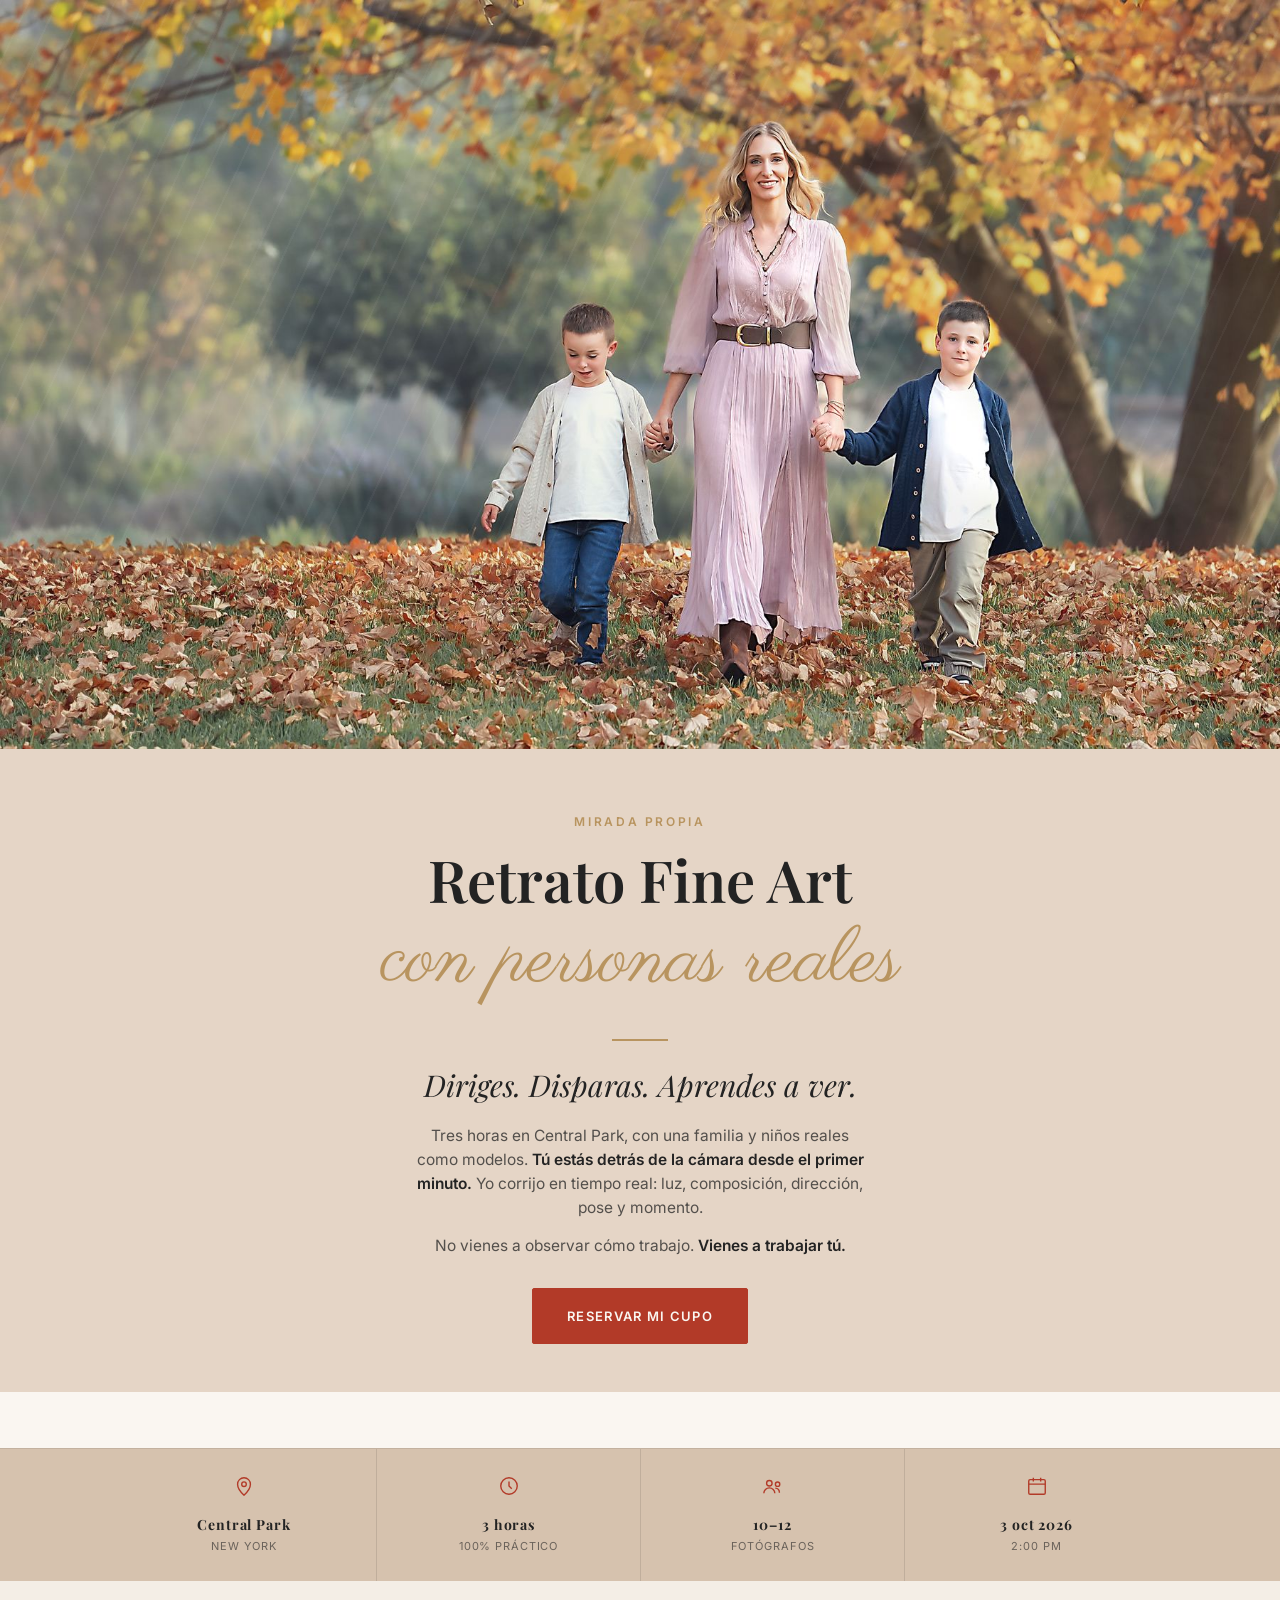
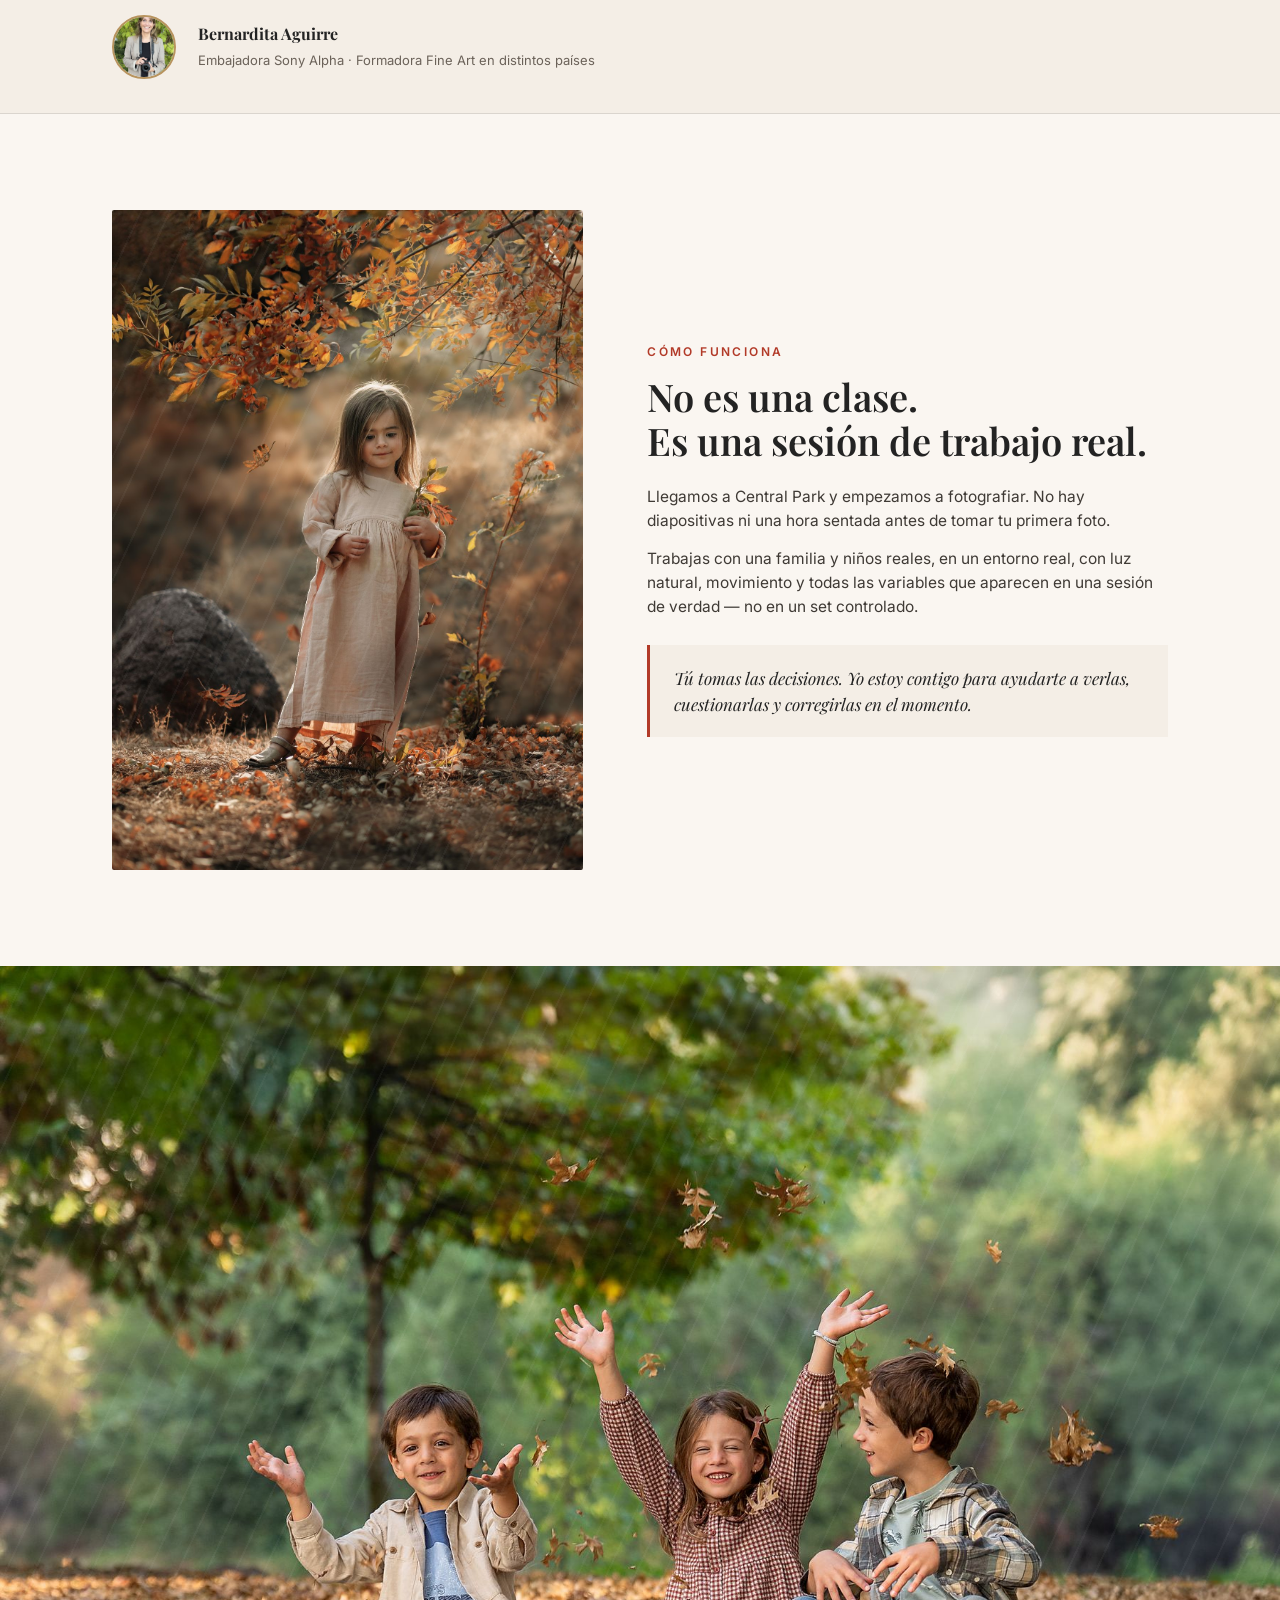
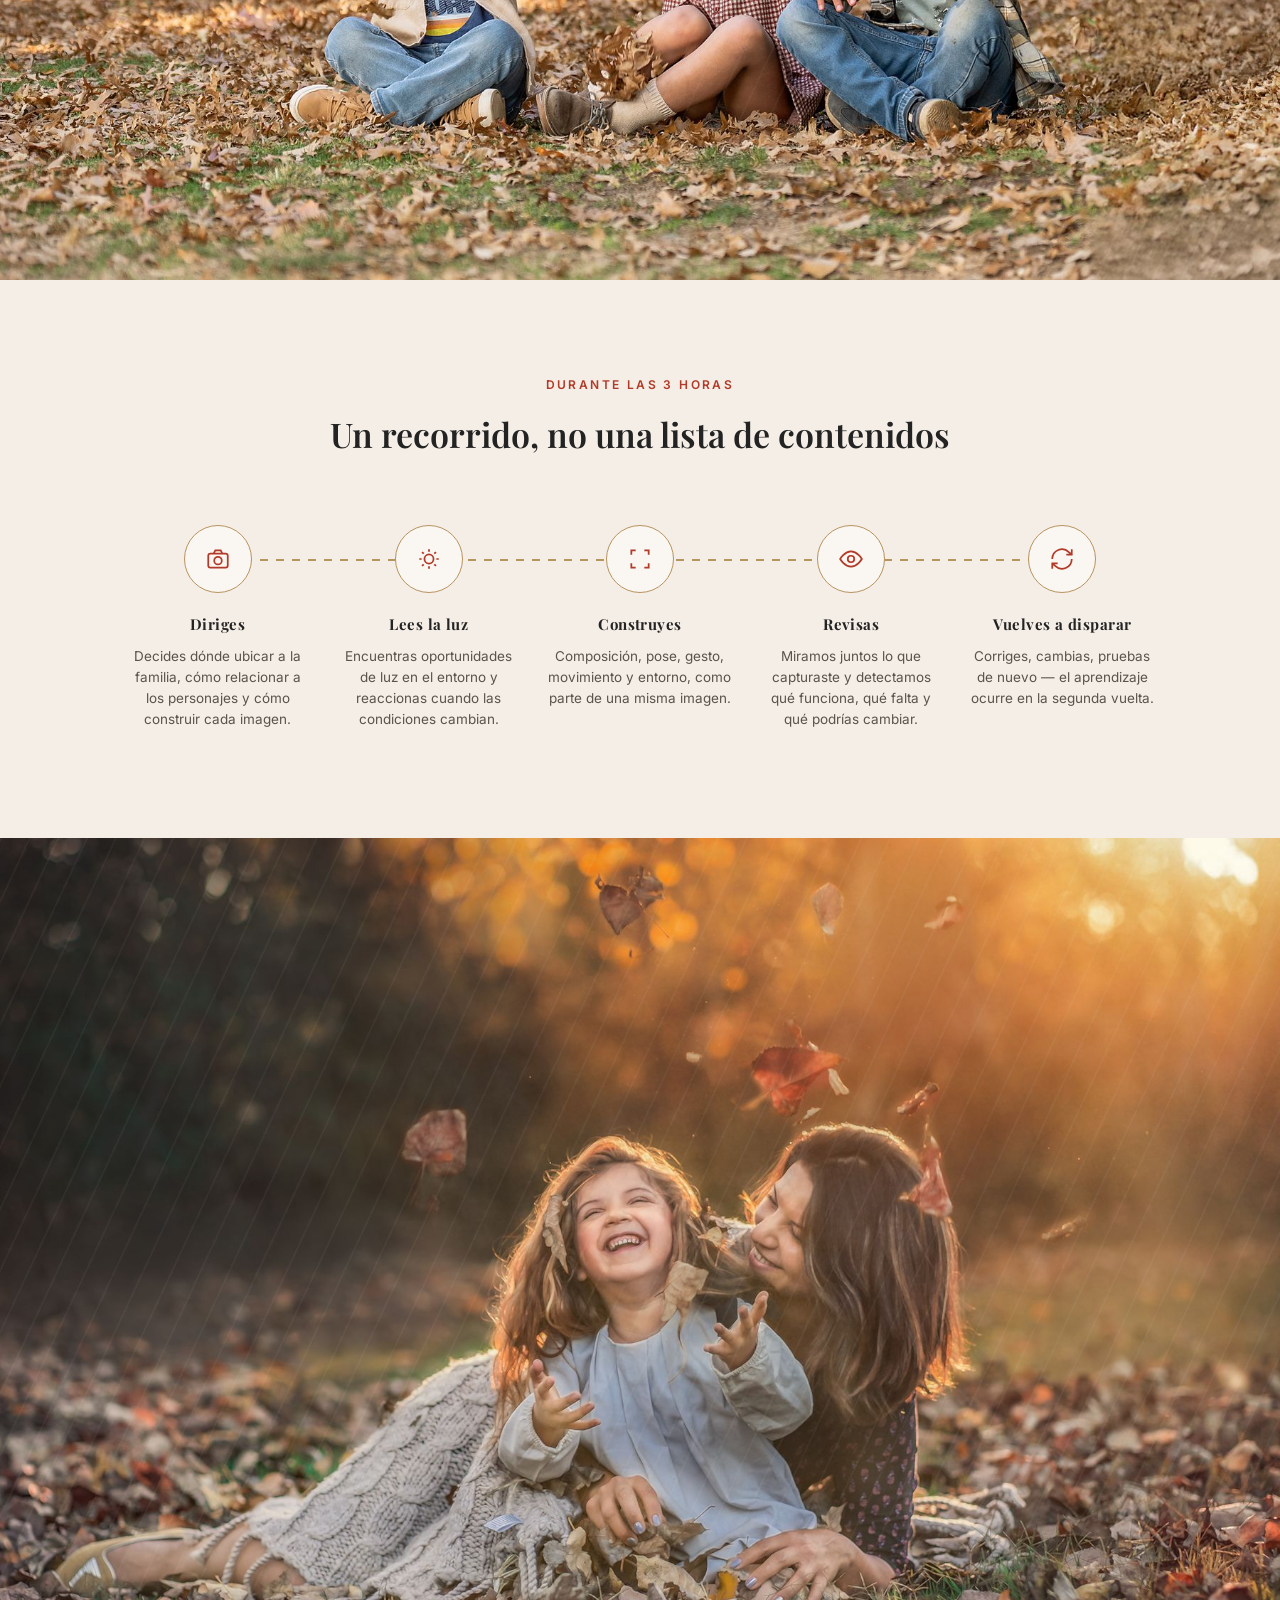
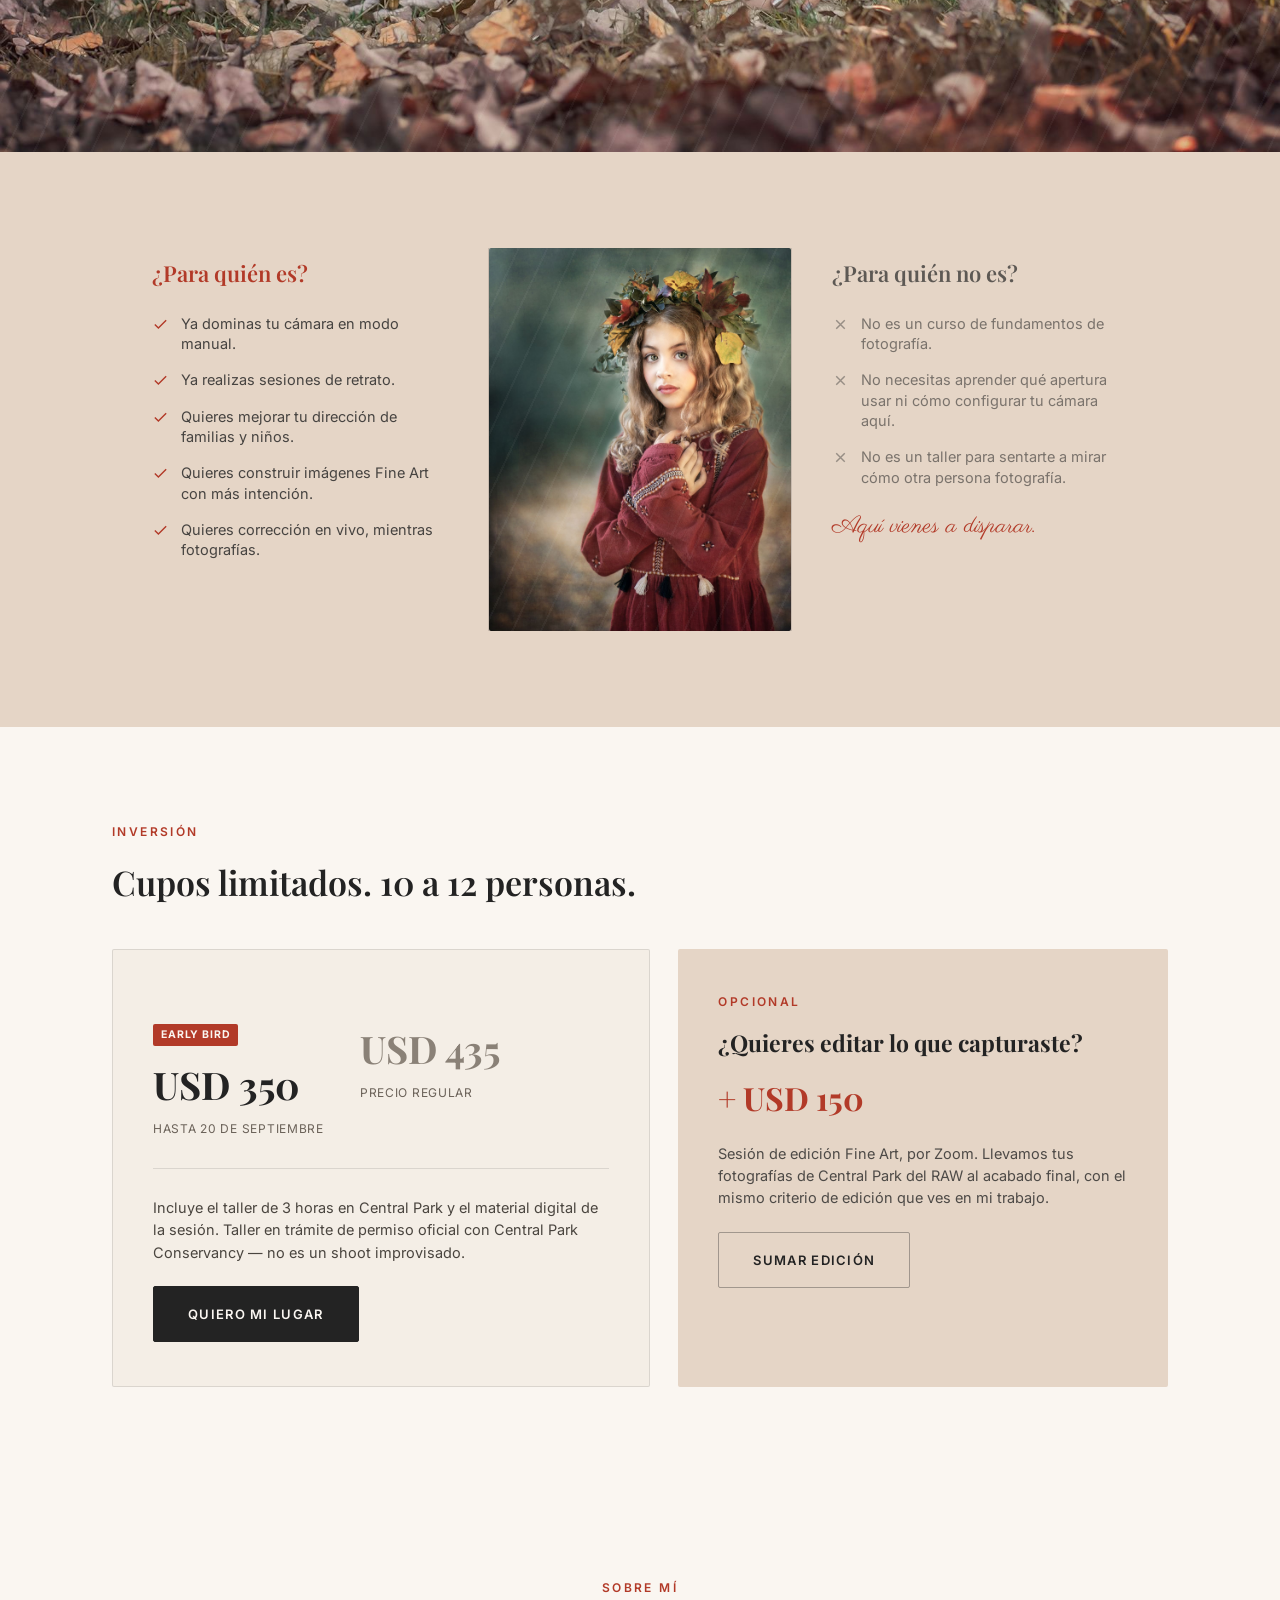
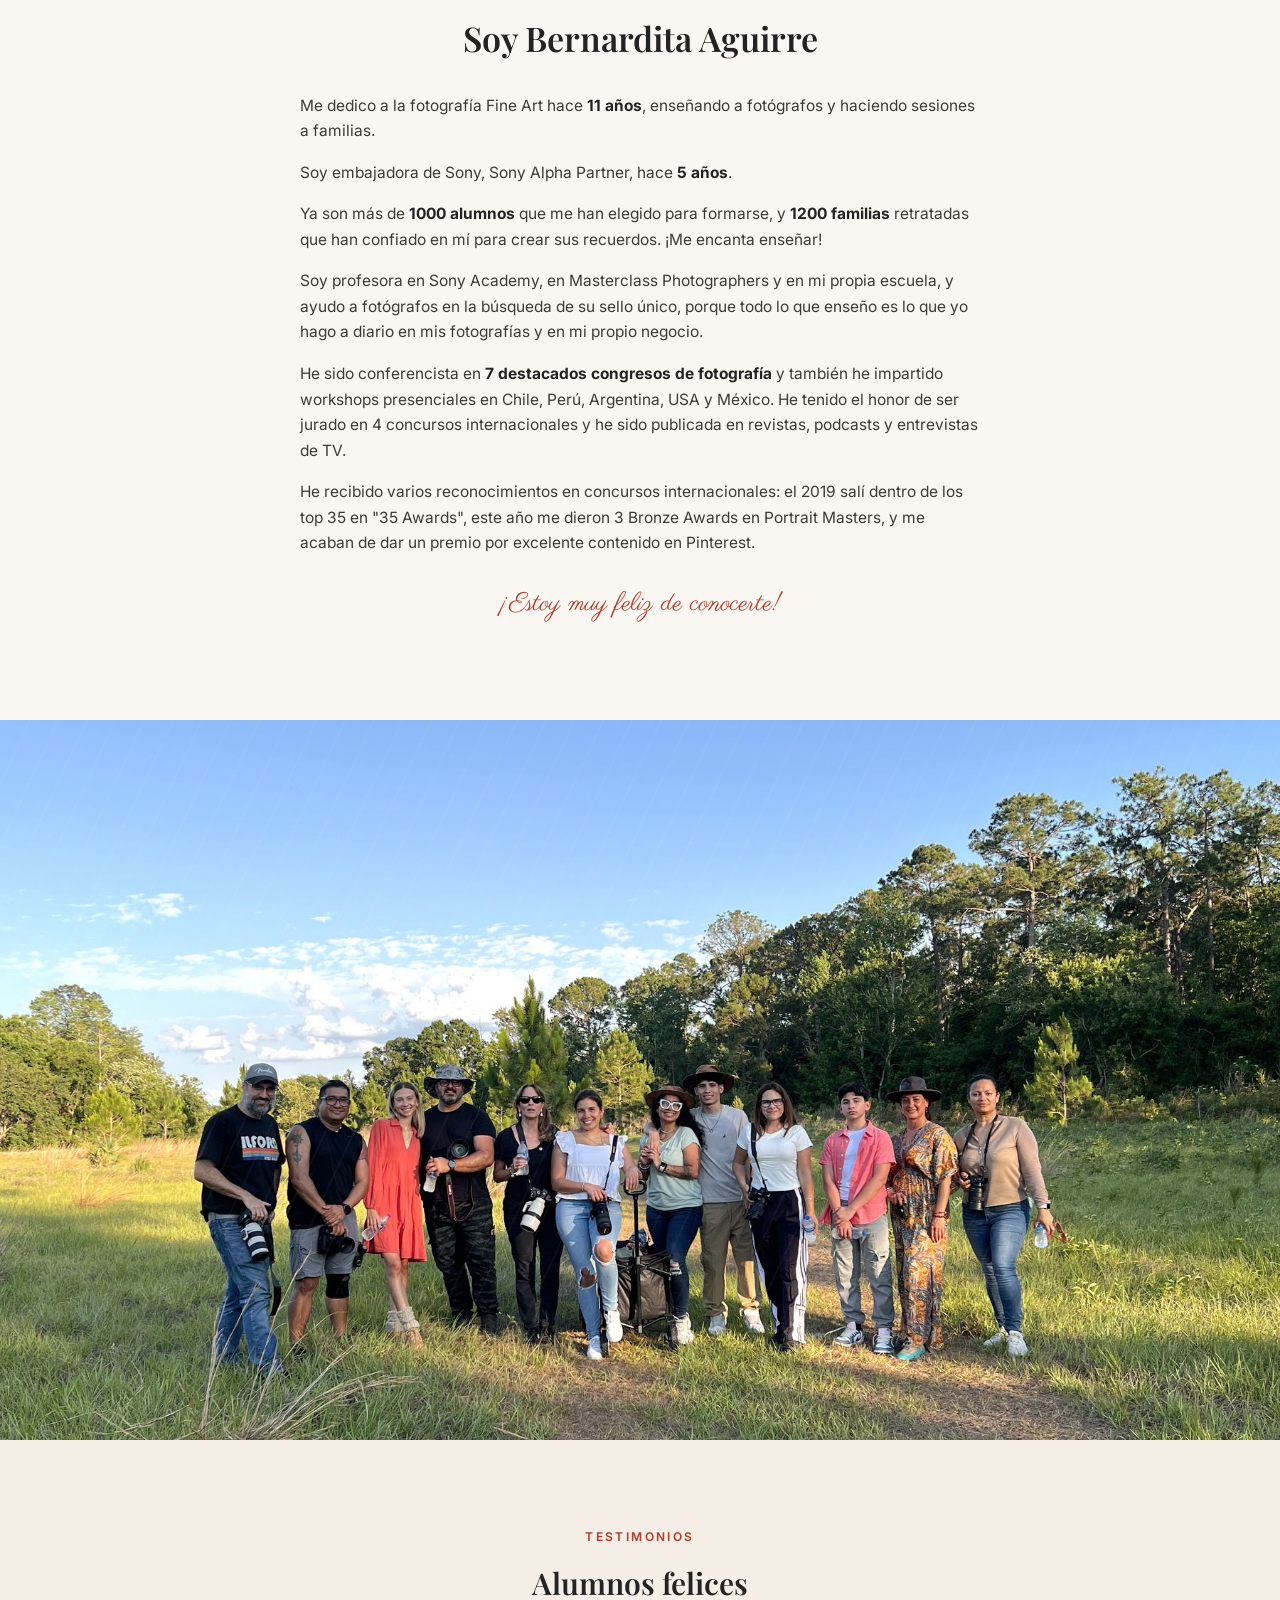
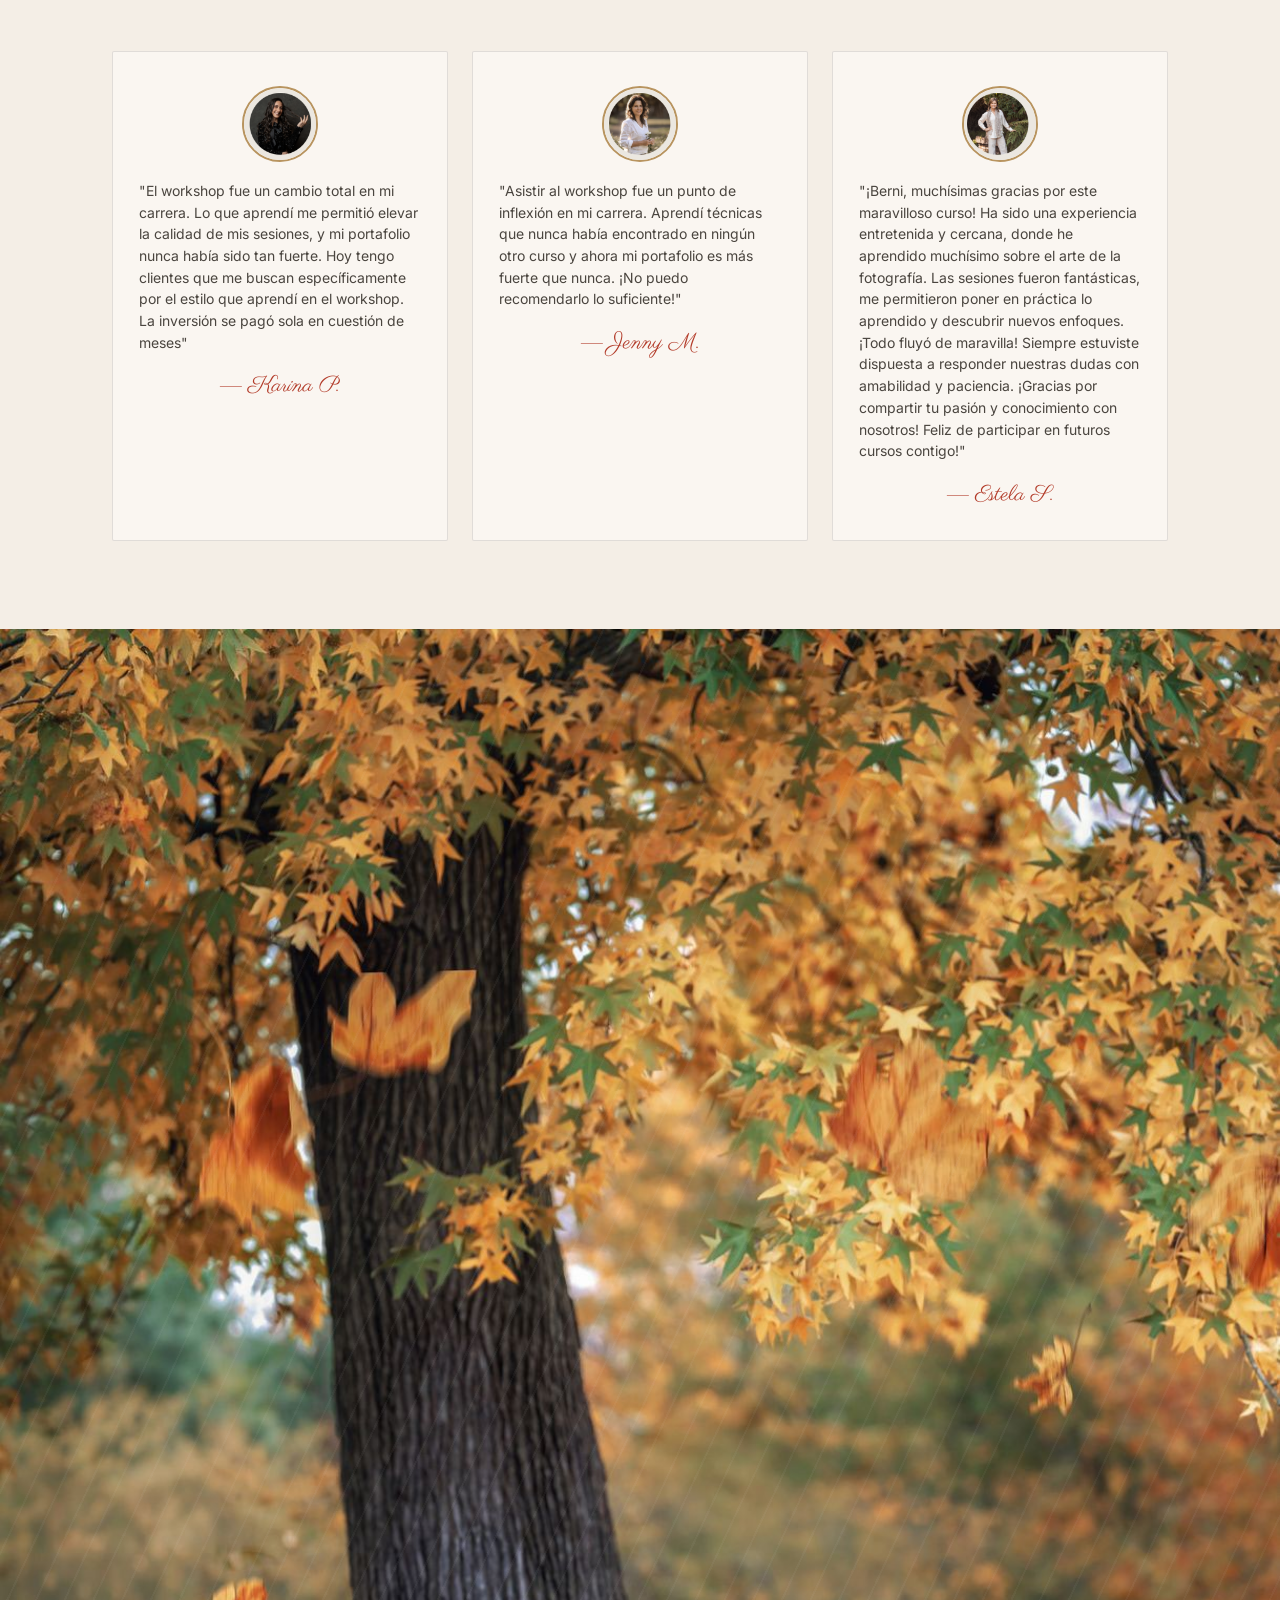
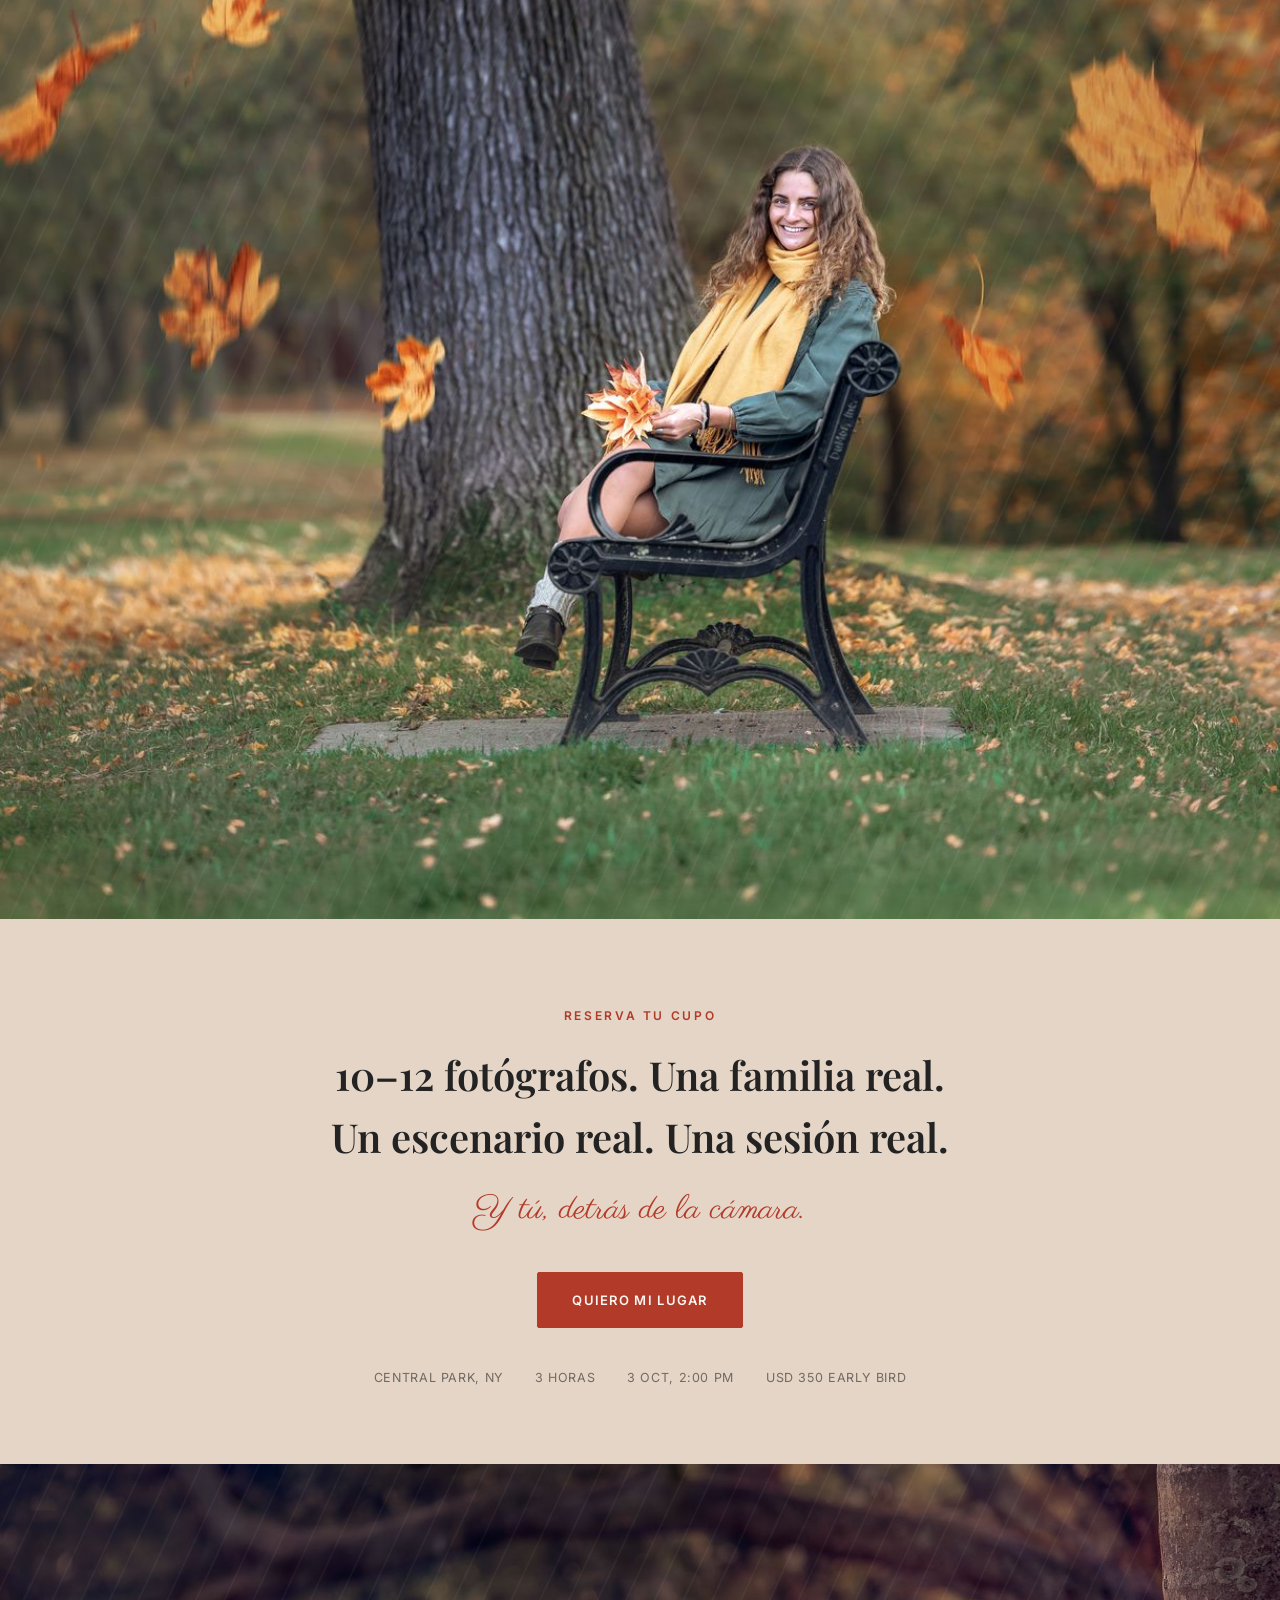
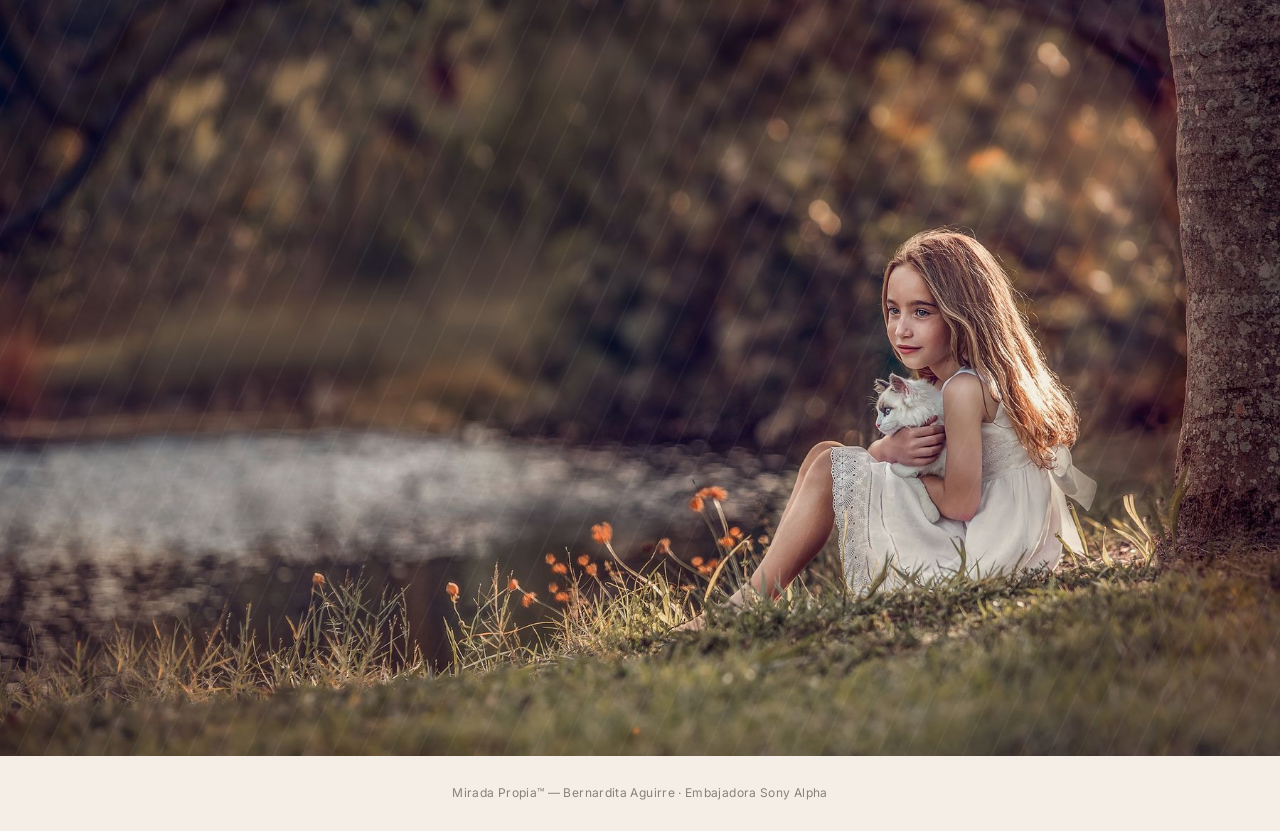
==== index.html @ e8d2007e "Landing Mirada Propia: página de reserva/pago, metadatos y fixes de copy Co-Authored-By: Claude Sonn" ====
<!DOCTYPE html>
<html lang="es">
<head>
<meta charset="UTF-8">
<meta name="viewport" content="width=device-width, initial-scale=1.0">
<title>Mirada Propia — Retrato Fine Art en Central Park</title>
<link rel="preconnect" href="https://fonts.googleapis.com">
<link href="https://fonts.googleapis.com/css2?family=Playfair+Display:ital,wght@0,500;0,600;0,700;1,500&family=Parisienne&family=Inter:wght@400;500;600&display=swap" rel="stylesheet">
<meta name="description" content="Taller presencial de 3 horas en Central Park, Nueva York, para fotógrafos que ya dominan su cámara y quieren llevar su retrato a Fine Art. Cupos limitados — 3 de octubre 2026.">
<meta property="og:type" content="website">
<meta property="og:title" content="Mirada Propia — Retrato Fine Art en Central Park">
<meta property="og:description" content="Tres horas dirigiendo una sesión real en Central Park. Tú disparas, yo corrijo en vivo. Cupos limitados — 3 de octubre 2026.">
<meta property="og:image" content="images/_DSC0875-Editar-Editar_copia.jpg">
<meta property="og:locale" content="es_ES">
<meta name="twitter:card" content="summary_large_image">
<link rel="icon" type="image/svg+xml" href="favicon.svg">
<link rel="stylesheet" href="styles.css">
</head>
<body>

<!-- ============ HERO ============ -->
<div class="band hero-band">
  <div class="ph">
    <img src="images/_DSC0875-Editar-Editar_copia.jpg" alt="Familia caminando entre hojas de otoño">
  </div>
</div>

<section class="hero">
  <div class="wrap">
    <div class="hero-text">
      <div class="eyebrow">Mirada Propia</div>
        <h1>Retrato Fine Art<em>con personas reales</em></h1>
        <div class="hero-rule"></div>
        <p class="hero-sub">Diriges. Disparas. Aprendes a ver.</p>
        <p class="lead">Tres horas en Central Park, con una familia y niños reales como modelos. <strong>Tú estás detrás de la cámara desde el primer minuto.</strong> Yo corrijo en tiempo real: luz, composición, dirección, pose y momento.</p>
        <p class="lead">No vienes a observar cómo trabajo. <strong>Vienes a trabajar tú.</strong></p>
        <div class="ctas">
          <a href="reserva.html" class="btn">Reservar mi cupo</a>
        </div>
    </div>
  </div>
</section>

<div class="stats">
    <div class="wrap">
      <div class="stats-grid">
        <div class="stat">
          <svg viewBox="0 0 24 24" fill="none" stroke-width="1.5"><path d="M12 22s7-6.5 7-12a7 7 0 1 0-14 0c0 5.5 7 12 7 12z"/><circle cx="12" cy="10" r="2.5"/></svg>
          <b>Central Park</b><span>New York</span>
        </div>
        <div class="stat">
          <svg viewBox="0 0 24 24" fill="none" stroke-width="1.5"><circle cx="12" cy="12" r="9"/><path d="M12 7v5l3 3"/></svg>
          <b>3 horas</b><span>100% práctico</span>
        </div>
        <div class="stat">
          <svg viewBox="0 0 24 24" fill="none" stroke-width="1.5"><circle cx="8" cy="9" r="3"/><circle cx="17" cy="10" r="2.4"/><path d="M2 20c0-3.3 2.7-6 6-6s6 2.7 6 6M14.5 14.3c2.6.2 4.5 2.3 4.5 5"/></svg>
          <b>10–12</b><span>Fotógrafos</span>
        </div>
        <div class="stat">
          <svg viewBox="0 0 24 24" fill="none" stroke-width="1.5"><rect x="3" y="5" width="18" height="16" rx="1.5"/><path d="M3 10h18M8 3v4M16 3v4"/></svg>
          <b>3 oct 2026</b><span>2:00 PM</span>
        </div>
      </div>
    </div>
  </div>

<div class="bio-strip">
  <div class="wrap">
    <div class="bio-photo">
      <img src="images/IMG_2232.jpg" alt="Bernardita Aguirre">
    </div>
    <div class="bio-text">
      <b>Bernardita Aguirre</b>
      <span>Embajadora Sony Alpha · Formadora Fine Art en distintos países</span>
    </div>
  </div>
</div>



<!-- ============ NO ES UNA CLASE ============ -->
<section class="section">
  <div class="wrap">
    <div class="split">
      <div class="ph">
        <img src="images/_BAF6782.jpg" alt="Retrato Fine Art de niña bajo ramas de otoño">
      </div>
      <div>
        <div class="kicker">Cómo funciona</div>
        <h2>No es una clase.<br>Es una sesión de trabajo real.</h2>
        <p>Llegamos a Central Park y empezamos a fotografiar. No hay diapositivas ni una hora sentada antes de tomar tu primera foto.</p>
        <p>Trabajas con una familia y niños reales, en un entorno real, con luz natural, movimiento y todas las variables que aparecen en una sesión de verdad — no en un set controlado.</p>
        <div class="callout">Tú tomas las decisiones. Yo estoy contigo para ayudarte a verlas, cuestionarlas y corregirlas en el momento.</div>
      </div>
    </div>
  </div>
</section>

<div class="band">
  <div class="ph">
    <img src="images/_DSC4271-Editar.jpg" alt="Tres niños jugando con hojas de otoño">
  </div>
</div>

<!-- ============ STEPS (signature element: the park path) ============ -->
<section class="steps-wrap">
  <div class="wrap">
    <div class="steps-head">
      <div class="kicker">Durante las 3 horas</div>
      <h2>Un recorrido, no una lista de contenidos</h2>
    </div>
    <div class="steps">
      <div class="steps-path"></div>
      <div class="step">
        <div class="step-num"><svg viewBox="0 0 24 24" fill="none" stroke-width="1.6"><rect x="3" y="7" width="18" height="13" rx="2"/><path d="M8 7l1.5-3h5L16 7"/><circle cx="12" cy="13.5" r="3.5"/></svg></div>
        <h3>Diriges</h3>
        <p>Decides dónde ubicar a la familia, cómo relacionar a los personajes y cómo construir cada imagen.</p>
      </div>
      <div class="step">
        <div class="step-num"><svg viewBox="0 0 24 24" fill="none" stroke-width="1.6"><circle cx="12" cy="12" r="4.2"/><path d="M12 3v2.2M12 18.8V21M21 12h-2.2M5.2 12H3M18.4 5.6l-1.5 1.5M7.1 16.9l-1.5 1.5M18.4 18.4l-1.5-1.5M7.1 7.1L5.6 5.6"/></svg></div>
        <h3>Lees la luz</h3>
        <p>Encuentras oportunidades de luz en el entorno y reaccionas cuando las condiciones cambian.</p>
      </div>
      <div class="step">
        <div class="step-num"><svg viewBox="0 0 24 24" fill="none" stroke-width="1.6"><path d="M4 8V4h4M20 8V4h-4M4 16v4h4M20 16v4h-4"/></svg></div>
        <h3>Construyes</h3>
        <p>Composición, pose, gesto, movimiento y entorno, como parte de una misma imagen.</p>
      </div>
      <div class="step">
        <div class="step-num"><svg viewBox="0 0 24 24" fill="none" stroke-width="1.6"><path d="M2 12s4-7 10-7 10 7 10 7-4 7-10 7-10-7-10-7z"/><circle cx="12" cy="12" r="3"/></svg></div>
        <h3>Revisas</h3>
        <p>Miramos juntos lo que capturaste y detectamos qué funciona, qué falta y qué podrías cambiar.</p>
      </div>
      <div class="step">
        <div class="step-num"><svg viewBox="0 0 24 24" fill="none" stroke-width="1.6"><path d="M3 12a9 9 0 0 1 15.3-6.4L21 8M21 3v5h-5M21 12a9 9 0 0 1-15.3 6.4L3 16M3 21v-5h5"/></svg></div>
        <h3>Vuelves a disparar</h3>
        <p>Corriges, cambias, pruebas de nuevo — el aprendizaje ocurre en la segunda vuelta.</p>
      </div>
    </div>
  </div>
</section>

<div class="band">
  <div class="ph">
    <img src="images/BAF01425-Editar.jpg" alt="Madre e hija riendo entre hojas de otoño">
  </div>
</div>

<!-- ============ PARA QUIÉN ============ -->
<section class="forwho">
  <div class="wrap">
    <div class="forwho-grid">
      <div class="fw-col yes">
        <h3>¿Para quién es?</h3>
        <ul class="fw-list yes">
          <li><svg viewBox="0 0 24 24" fill="none" stroke-width="2"><path d="M20 6L9 17l-5-5"/></svg>Ya dominas tu cámara en modo manual.</li>
          <li><svg viewBox="0 0 24 24" fill="none" stroke-width="2"><path d="M20 6L9 17l-5-5"/></svg>Ya realizas sesiones de retrato.</li>
          <li><svg viewBox="0 0 24 24" fill="none" stroke-width="2"><path d="M20 6L9 17l-5-5"/></svg>Quieres mejorar tu dirección de familias y niños.</li>
          <li><svg viewBox="0 0 24 24" fill="none" stroke-width="2"><path d="M20 6L9 17l-5-5"/></svg>Quieres construir imágenes Fine Art con más intención.</li>
          <li><svg viewBox="0 0 24 24" fill="none" stroke-width="2"><path d="M20 6L9 17l-5-5"/></svg>Quieres corrección en vivo, mientras fotografías.</li>
        </ul>
      </div>
      <div class="fw-photo">
        <div class="ph" style="height:100%;">
          <img src="images/BAF04991-Editar.jpg" alt="Retrato Fine Art con corona de flores de otoño">
        </div>
      </div>
      <div class="fw-col no">
        <h3 style="color:rgba(35,35,35,.7);">¿Para quién no es?</h3>
        <ul class="fw-list no">
          <li><svg viewBox="0 0 24 24" fill="none" stroke-width="2"><path d="M18 6L6 18M6 6l12 12"/></svg>No es un curso de fundamentos de fotografía.</li>
          <li><svg viewBox="0 0 24 24" fill="none" stroke-width="2"><path d="M18 6L6 18M6 6l12 12"/></svg>No necesitas aprender qué apertura usar ni cómo configurar tu cámara aquí.</li>
          <li><svg viewBox="0 0 24 24" fill="none" stroke-width="2"><path d="M18 6L6 18M6 6l12 12"/></svg>No es un taller para sentarte a mirar cómo otra persona fotografía.</li>
        </ul>
        <div class="fw-final">Aquí vienes a disparar.</div>
      </div>
    </div>
  </div>
</section>

<section class="pricing">
  <div class="wrap">
    <div class="kicker">Inversión</div>
    <h2 style="font-family:var(--serif); font-weight:600; font-size:clamp(26px,3vw,34px); margin-bottom:40px;">Cupos limitados. 10 a 12 personas.</h2>
    <div class="price-grid">
      <div class="price-card">
        <div class="price-row">
          <div class="price-block">
            <b class="tag">Early bird</b>
            <span class="num">USD 350</span>
            <span class="label">Hasta 20 de septiembre</span>
          </div>
          <div class="price-block">
            <span class="num" style="color:#8a8177;">USD 435</span>
            <span class="label">Precio regular</span>
          </div>
        </div>
        <p class="price-note">Incluye el taller de 3 horas en Central Park y el material digital de la sesión. Taller en trámite de permiso oficial con Central Park Conservancy — no es un shoot improvisado.</p>
        <a href="reserva.html" class="btn" style="background:var(--ink); border-color:var(--ink);">Quiero mi lugar</a>
      </div>
      <div class="price-card dark">
        <div class="kicker">Opcional</div>
        <h3>¿Quieres editar lo que capturaste?</h3>
        <span class="upsell-price">+ USD 150</span>
        <p>Sesión de edición Fine Art, por Zoom. Llevamos tus fotografías de Central Park del RAW al acabado final, con el mismo criterio de edición que ves en mi trabajo.</p>
        <a href="reserva.html?addon=1" class="btn ghost">Sumar edición</a>
      </div>
    </div>
  </div>
</section>

<!-- ============ BIO ============ -->
<section class="bio-section">
  <div class="wrap">
    <div class="bio-section-inner">
      <div class="kicker">Sobre mí</div>
      <h2>Soy Bernardita Aguirre</h2>
      <p>Me dedico a la fotografía Fine Art hace <strong>11 años</strong>, enseñando a fotógrafos y haciendo sesiones a familias.</p>
      <p>Soy embajadora de Sony, Sony Alpha Partner, hace <strong>5 años</strong>.</p>
      <p>Ya son más de <strong>1000 alumnos</strong> que me han elegido para formarse, y <strong>1200 familias</strong> retratadas que han confiado en mí para crear sus recuerdos. ¡Me encanta enseñar!</p>
      <p>Soy profesora en Sony Academy, en Masterclass Photographers y en mi propia escuela, y ayudo a fotógrafos en la búsqueda de su sello único, porque todo lo que enseño es lo que yo hago a diario en mis fotografías y en mi propio negocio.</p>
      <p>He sido conferencista en <strong>7 destacados congresos de fotografía</strong> y también he impartido workshops presenciales en Chile, Perú, Argentina, USA y México. He tenido el honor de ser jurado en 4 concursos internacionales y he sido publicada en revistas, podcasts y entrevistas de TV.</p>
      <p>He recibido varios reconocimientos en concursos internacionales: el 2019 salí dentro de los top 35 en "35 Awards", este año me dieron 3 Bronze Awards en Portrait Masters, y me acaban de dar un premio por excelente contenido en Pinterest.</p>
      <div class="bio-quote">¡Estoy muy feliz de conocerte!</div>
    </div>
  </div>
</section>

<div class="band">
  <div class="ph">
    <img src="images/IMG_1484.jpg" alt="Grupo de fotógrafos en un taller presencial anterior">
  </div>
</div>

<!-- ============ PRICING ============ -->

<!-- ============ TESTIMONIALS (placeholder — sin testimonios reales aún) ============ -->
<section class="testimonials">
  <div class="wrap">
    <div class="testimonials-head">
      <div class="kicker">Testimonios</div>
      <h2>Alumnos felices</h2>
    </div>
    <div class="t-grid">
      <div class="t-card">
        <div class="t-photo"><img src="images/t1-karina.png" alt="Karina P."></div>
        <p>"El workshop fue un cambio total en mi carrera. Lo que aprendí me permitió elevar la calidad de mis sesiones, y mi portafolio nunca había sido tan fuerte. Hoy tengo clientes que me buscan específicamente por el estilo que aprendí en el workshop. La inversión se pagó sola en cuestión de meses"</p>
        <div class="t-name">— Karina P.</div>
      </div>
      <div class="t-card">
        <div class="t-photo"><img src="images/t2-jenny.png" alt="Jenny M."></div>
        <p>"Asistir al workshop fue un punto de inflexión en mi carrera. Aprendí técnicas que nunca había encontrado en ningún otro curso y ahora mi portafolio es más fuerte que nunca. ¡No puedo recomendarlo lo suficiente!"</p>
        <div class="t-name">— Jenny M.</div>
      </div>
      <div class="t-card">
        <div class="t-photo"><img src="images/t3-estela.png" alt="Estela S."></div>
        <p>"¡Berni, muchísimas gracias por este maravilloso curso! Ha sido una experiencia entretenida y cercana, donde he aprendido muchísimo sobre el arte de la fotografía. Las sesiones fueron fantásticas, me permitieron poner en práctica lo aprendido y descubrir nuevos enfoques. ¡Todo fluyó de maravilla! Siempre estuviste dispuesta a responder nuestras dudas con amabilidad y paciencia. ¡Gracias por compartir tu pasión y conocimiento con nosotros! Feliz de participar en futuros cursos contigo!"</p>
        <div class="t-name">— Estela S.</div>
      </div>
    </div>
  </div>
</section>

<!-- ============ CLOSING PHOTO (banda propia) ============ -->
<div class="band">
  <div class="ph">
    <img src="images/_DSC0431-_copia.jpg" alt="Mujer en una banca de parque, hojas de otoño cayendo">
  </div>
</div>

<!-- ============ CLOSING (fondo solido, sin foto) ============ -->
<section class="closing" id="reserva">
  <div class="closing-inner wrap">
    <div class="eyebrow">Reserva tu cupo</div>
    <h2>10–12 fotógrafos. Una familia real.<br>Un escenario real. Una sesión real.</h2>
    <div class="closing-script">Y tú, detrás de la cámara.</div>
    <a href="reserva.html" class="btn">Quiero mi lugar</a>
    <div class="closing-facts">
      <span>Central Park, NY</span>
      <span>3 horas</span>
      <span>3 oct, 2:00 PM</span>
      <span>USD 350 early bird</span>
    </div>
  </div>
</section>

<div class="band">
  <div class="ph">
    <img src="images/_BAF1465-Editar-Editar.jpg" alt="Retrato Fine Art de niña con gato junto al agua">
  </div>
</div>

<footer>
  Mirada Propia™ — Bernardita Aguirre · Embajadora Sony Alpha
</footer>

</body>
</html>
---- styles.css ----
:root{
  --terracotta:#B23A28;
  --terracotta-light:#D14E3A;
  --cream:#FAF6F1;
  --cream-dark:#F4EEE6;
  --ink:#232323;
  --gold:#B8945F;
  --deep:#E5D5C6;
  --deep-dark:#D6C2AE;
  --line: rgba(35,35,35,0.12);
  --serif: 'Playfair Display', serif;
  --script: 'Parisienne', cursive;
  --sans: 'Inter', sans-serif;
}
*{box-sizing:border-box; margin:0; padding:0;}
html{scroll-behavior:smooth;}
body{
  background:var(--cream);
  color:var(--ink);
  font-family:var(--sans);
  -webkit-font-smoothing:antialiased;
  line-height:1.55;
}
img, .ph{display:block; width:100%;}
.wrap{max-width:1120px; margin:0 auto; padding:0 32px;}
a{color:inherit; text-decoration:none;}

.eyebrow{
  font-family:var(--sans);
  font-size:12px;
  letter-spacing:.22em;
  text-transform:uppercase;
  font-weight:600;
}

/* ---------- PHOTO PLACEHOLDERS ---------- */
.ph{
  position:relative;
  background:
    radial-gradient(120% 140% at 20% 15%, rgba(184,148,95,.35), transparent 55%),
    radial-gradient(120% 140% at 85% 90%, rgba(178,58,40,.55), transparent 60%),
    linear-gradient(160deg, #4a3527, #34211a 75%);
  overflow:hidden;
  display:flex; align-items:flex-end;
}
.ph::before{
  content:"";
  position:absolute; inset:0;
  background-image:
    repeating-linear-gradient(115deg, rgba(255,255,255,.035) 0 2px, transparent 2px 26px);
}
.ph-label{
  position:relative;
  margin:18px;
  padding:8px 14px;
  background:rgba(250,246,241,.92);
  color:var(--ink);
  font-size:11px;
  letter-spacing:.06em;
  border-radius:2px;
  font-weight:500;
}
.ph img{
  display:block;
  width:100%;
  height:auto;
}
.ph-leaf{position:absolute; opacity:.5;}

/* ---------- BUTTONS ---------- */
.btn{
  display:inline-block;
  background:var(--terracotta);
  color:var(--cream);
  font-family:var(--sans);
  font-weight:600;
  font-size:13px;
  letter-spacing:.1em;
  text-transform:uppercase;
  padding:17px 34px;
  border-radius:2px;
  transition:background .2s ease, transform .2s ease;
  border:1px solid var(--terracotta);
  cursor:pointer;
}
.btn:hover{background:var(--terracotta-light); transform:translateY(-1px);}
.btn.ghost{
  background:transparent;
  color:var(--ink);
  border:1px solid rgba(35,35,35,.35);
}
.btn.ghost:hover{border-color:var(--ink); background:rgba(35,35,35,.06);}
.btn:disabled{opacity:.45; cursor:not-allowed; transform:none;}

/* ---------- HERO ---------- */
.hero{
  background:var(--deep);
  color:var(--ink);
  padding:64px 0 0;
}
.hero-text{
  max-width:640px;
  margin:0 auto;
  text-align:center;
}
.hero .eyebrow{color:var(--gold); justify-content:center; display:flex;}
.hero h1{
  font-family:var(--serif);
  font-weight:600;
  font-size:clamp(38px,4.6vw,58px);
  line-height:1.06;
  margin:18px 0 6px;
}
.hero h1 em{
  font-family:var(--script);
  font-style:normal;
  font-weight:400;
  color:var(--gold);
  display:block;
  font-size:1.35em;
  line-height:1.3;
}
.hero-rule{width:56px; height:2px; background:var(--gold); margin:26px auto;}
.hero-sub{
  font-family:var(--serif);
  font-style:italic;
  font-size:clamp(22px,2.4vw,30px);
  line-height:1.25;
  margin-bottom:20px;
}
.hero p.lead{
  font-size:15.5px;
  color:rgba(35,35,35,.75);
  max-width:46ch;
  margin:0 auto 14px;
}
.hero p.lead strong{color:var(--ink); font-weight:600;}
.hero .ctas{margin-top:30px; display:flex; gap:14px; flex-wrap:wrap; justify-content:center; padding-bottom:48px;}
.hero-band .ph{border-radius:0;}

.stats{
  background:var(--deep-dark);
  border-top:1px solid rgba(35,35,35,.1);
  margin-top:56px;
}
.stats-grid{
  display:grid;
  grid-template-columns:repeat(4,1fr);
}
.stat{
  padding:26px 20px;
  text-align:center;
  border-left:1px solid rgba(35,35,35,.12);
}
.stat:first-child{border-left:none;}
.stat svg{width:22px; height:22px; margin-bottom:10px; stroke:var(--terracotta);}
.stat b{
  display:block;
  font-family:var(--serif);
  font-size:14px;
  letter-spacing:.06em;
  color:var(--ink);
}
.stat span{
  display:block;
  font-size:11px;
  letter-spacing:.08em;
  color:rgba(35,35,35,.6);
  text-transform:uppercase;
  margin-top:2px;
}

/* ---------- SECTION: NO ES UNA CLASE ---------- */
.section{padding:96px 0;}
.split{
  display:grid;
  grid-template-columns:0.95fr 1.05fr;
  gap:64px;
  align-items:center;
}
.split .ph{border-radius:2px;}
.kicker{
  font-family:var(--sans);
  font-size:12px;
  letter-spacing:.2em;
  text-transform:uppercase;
  color:var(--terracotta);
  font-weight:600;
  margin-bottom:14px;
}
.section h2{
  font-family:var(--serif);
  font-weight:600;
  font-size:clamp(28px,3.2vw,38px);
  line-height:1.15;
  margin-bottom:22px;
}
.section p{font-size:15.5px; color:#3f3a35; margin-bottom:14px; max-width:52ch;}
.callout{
  margin-top:26px;
  padding:20px 24px;
  background:var(--cream-dark);
  border-left:3px solid var(--terracotta);
  font-family:var(--serif);
  font-style:italic;
  font-size:17px;
  color:var(--ink);
}

/* ---------- STEPS (signature: the park path) ---------- */
.steps-wrap{padding:96px 0 108px; background:var(--cream-dark);}
.steps-head{text-align:center; margin-bottom:64px;}
.steps-head .kicker{justify-content:center; display:flex;}
.steps-head h2{font-family:var(--serif); font-weight:600; font-size:clamp(26px,3vw,34px);}
.steps{
  position:relative;
  display:grid;
  grid-template-columns:repeat(5,1fr);
  gap:0;
}
.steps-path{
  position:absolute;
  top:34px; left:8%; right:8%;
  height:2px;
  background-image:linear-gradient(90deg, var(--gold) 0 8px, transparent 8px 16px);
  background-size:16px 2px;
  background-repeat:repeat-x;
  z-index:0;
}
.step{
  position:relative; z-index:1;
  text-align:center;
  padding:0 14px;
}
.step-num{
  width:68px; height:68px;
  border-radius:50%;
  background:var(--cream);
  border:1.5px solid var(--gold);
  display:flex; align-items:center; justify-content:center;
  margin:0 auto 20px;
}
.step-num svg{width:26px; height:26px; stroke:var(--terracotta);}
.step h3{
  font-family:var(--serif);
  font-size:15px;
  letter-spacing:.03em;
  margin-bottom:10px;
}
.step p{font-size:13.5px; color:#5a534c; max-width:24ch; margin:0 auto;}
.step-loop{
  margin-top:10px;
  font-family:var(--script);
  font-style:normal;
  font-size:16px;
  color:var(--terracotta);
}

/* ---------- FOR WHO ---------- */
.forwho{
  background:var(--deep);
  color:var(--ink);
  padding:96px 0;
}
.forwho-grid{
  display:grid;
  grid-template-columns:1fr 0.8fr 1fr;
  gap:0;
  align-items:stretch;
}
.fw-col{padding:8px 40px;}
.fw-col.yes{border-right:1px solid rgba(35,35,35,.15);}
.fw-col.no{border-left:1px solid rgba(35,35,35,.15);}
.fw-col h3{
  font-family:var(--serif);
  font-weight:600;
  font-size:22px;
  margin-bottom:24px;
}
.fw-col.yes h3{color:var(--terracotta);}
.fw-list{list-style:none;}
.fw-list li{
  display:flex; gap:12px;
  font-size:14.5px;
  color:rgba(35,35,35,.82);
  margin-bottom:16px;
  line-height:1.4;
}
.fw-list.yes svg{stroke:var(--terracotta); flex:none; width:17px; height:17px; margin-top:2px;}
.fw-list.no svg{stroke:rgba(35,35,35,.4); flex:none; width:17px; height:17px; margin-top:2px;}
.fw-list.no li{color:rgba(35,35,35,.55);}
.fw-photo .ph{border-radius:2px; align-self:center;}
.fw-final{
  margin-top:20px;
  font-family:var(--script);
  font-style:normal;
  font-size:24px;
  color:var(--terracotta);
}

/* ---------- PRICING ---------- */
.pricing{padding:96px 0; background:var(--cream);}
.price-grid{
  display:grid;
  grid-template-columns:1.1fr 1fr;
  gap:28px;
  align-items:stretch;
}
.price-card{
  background:var(--cream-dark);
  border:1px solid var(--line);
  padding:44px 40px;
  border-radius:2px;
}
.price-card.dark{
  background:var(--deep);
  color:var(--ink);
  border:none;
}
.price-card .kicker{margin-bottom:6px;}
.price-card.dark .kicker{color:var(--terracotta);}
.price-row{
  display:flex;
  gap:36px;
  margin:26px 0 28px;
  padding-bottom:28px;
  border-bottom:1px solid var(--line);
}
.price-card.dark .price-row{border-bottom-color:rgba(35,35,35,.15);}
.price-block b.tag{
  display:inline-block;
  font-size:10.5px;
  letter-spacing:.08em;
  text-transform:uppercase;
  background:var(--terracotta);
  color:var(--cream);
  padding:3px 8px;
  border-radius:2px;
  margin-bottom:10px;
}
.price-block .num{
  font-family:var(--serif);
  font-weight:700;
  font-size:38px;
  display:block;
}
.price-block .label{
  font-size:12px;
  letter-spacing:.06em;
  text-transform:uppercase;
  color:#6b6259;
}
.price-card.dark .price-block .label{color:rgba(35,35,35,.6);}
.price-note{font-size:13px; color:#6b6259;}
.price-card.dark .price-note{color:rgba(35,35,35,.65);}
.price-card h3{font-family:var(--serif); font-size:23px; margin:14px 0 12px;}
.price-card p{font-size:14.5px; color:#4a453f; margin-bottom:22px;}
.price-card.dark p{color:rgba(35,35,35,.78);}
.upsell-price{
  font-family:var(--serif);
  font-weight:700;
  font-size:32px;
  color:var(--terracotta);
  margin-bottom:20px;
  display:block;
}

/* ---------- CLOSING ---------- */
.closing{
  position:relative;
  background:var(--deep);
  color:var(--ink);
  padding:88px 0 76px;
  text-align:center;
}
.closing-inner{position:relative; z-index:1;}
.closing .eyebrow{color:var(--terracotta); justify-content:center; display:flex; margin-bottom:18px;}
.closing h2{
  font-family:var(--serif);
  font-weight:600;
  font-size:clamp(28px,3.4vw,40px);
  margin-bottom:16px;
}
.closing-script{
  font-family:var(--script);
  font-style:normal;
  font-size:34px;
  color:var(--terracotta);
  margin-bottom:36px;
}
.closing-facts{
  display:flex; gap:32px; justify-content:center; flex-wrap:wrap;
  margin-top:40px;
  font-size:12.5px;
  letter-spacing:.05em;
  text-transform:uppercase;
  color:rgba(35,35,35,.6);
}

/* ---------- INSTRUCTOR BIO STRIP ---------- */
.bio-strip{
  background:var(--cream-dark);
  padding:34px 0;
  border-bottom:1px solid var(--line);
}
.bio-strip .wrap{
  display:flex;
  align-items:center;
  gap:22px;
}
.bio-photo{
  width:64px; height:64px;
  border-radius:50%;
  overflow:hidden;
  flex:none;
  border:2px solid var(--gold);
}
.bio-photo img{width:100%; height:100%; object-fit:cover; display:block;}
.bio-text b{
  font-family:var(--serif);
  font-size:16px;
  display:block;
}
.bio-text span{
  font-size:13px;
  color:#6b6259;
}

/* ---------- TESTIMONIALS ---------- */
.testimonials{background:var(--cream-dark); padding:88px 0;}
.testimonials .kicker{justify-content:center; display:flex;}
.testimonials-head{text-align:center; margin-bottom:44px;}
.testimonials-head h2{
  font-family:var(--serif); font-weight:600;
  font-size:clamp(24px,2.8vw,30px);
}
.t-grid{
  display:grid;
  grid-template-columns:repeat(3,1fr);
  gap:24px;
}
.t-card{
  background:var(--cream);
  border:1px solid var(--line);
  border-radius:2px;
  padding:34px 26px 28px;
  text-align:center;
}
.t-photo{
  width:76px; height:76px;
  border-radius:50%;
  overflow:hidden;
  margin:0 auto 18px;
  border:2px solid var(--gold);
}
.t-photo img{width:100%; height:100%; object-fit:cover; display:block;}
.t-card p{
  font-size:14px;
  color:#4a453f;
  line-height:1.55;
  margin-bottom:16px;
  text-align:left;
}
.t-name{
  font-family:var(--script);
  font-size:22px;
  color:var(--terracotta);
}
@media (max-width:860px){
  .t-grid{grid-template-columns:1fr;}
}

/* ---------- BIO SECTION ---------- */
.bio-section{
  padding:96px 0;
  background:var(--cream);
}
.bio-section .kicker{justify-content:center; display:flex;}
.bio-section-inner{
  max-width:680px;
  margin:0 auto;
  text-align:center;
}
.bio-section h2{
  font-family:var(--serif);
  font-weight:600;
  font-size:clamp(26px,3vw,34px);
  margin-bottom:28px;
}
.bio-section p{
  font-size:15.5px;
  color:#3f3a35;
  line-height:1.65;
  margin-bottom:16px;
  text-align:left;
}
.bio-section p strong{color:var(--ink);}
.bio-quote{
  font-family:var(--script);
  font-size:26px;
  color:var(--terracotta);
  margin-top:28px;
}

footer{
  background:var(--cream-dark);
  padding:28px 0;
  text-align:center;
  font-size:12px;
  color:#8a8177;
  letter-spacing:.03em;
}

/* ---------- FULL-WIDTH PHOTO BANDS ---------- */
.band{
  position:relative;
}
.band .ph{border-radius:0;}

/* ---------- PAGE HEADER (reserva.html) ---------- */
.page-header{
  background:var(--cream-dark);
  border-bottom:1px solid var(--line);
  padding:20px 0;
}
.page-header .wrap{
  display:flex;
  align-items:center;
  justify-content:space-between;
  gap:16px;
}
.page-header .brand{
  font-family:var(--serif);
  font-weight:600;
  font-size:17px;
}
.page-header .back{
  font-size:12.5px;
  letter-spacing:.05em;
  text-transform:uppercase;
  color:var(--terracotta);
  font-weight:600;
}
.page-header .back:hover{text-decoration:underline;}

/* ---------- RESERVA / CHECKOUT ---------- */
.checkout{padding:64px 0 96px;}
.checkout-head{text-align:center; max-width:640px; margin:0 auto 48px;}
.checkout-head .kicker{justify-content:center; display:flex;}
.checkout-head h1{
  font-family:var(--serif);
  font-weight:600;
  font-size:clamp(28px,3.4vw,40px);
  margin:14px 0 18px;
}
.checkout-head p{font-size:15px; color:#4a453f;}
.checkout-facts{
  display:flex; gap:28px; justify-content:center; flex-wrap:wrap;
  margin-top:22px;
  font-size:12.5px;
  letter-spacing:.05em;
  text-transform:uppercase;
  color:rgba(35,35,35,.6);
}

.checkout-grid{
  display:grid;
  grid-template-columns:1fr 1.2fr;
  gap:40px;
  align-items:start;
  max-width:1000px;
  margin:0 auto;
}

.package-card{
  background:var(--cream-dark);
  border:1px solid var(--line);
  border-radius:2px;
  padding:32px;
}
.package-card h2{
  font-family:var(--serif);
  font-size:19px;
  margin-bottom:20px;
}
.package-option{
  display:flex;
  align-items:flex-start;
  gap:12px;
  padding:16px;
  margin-bottom:12px;
  background:var(--cream);
  border:1px solid var(--line);
  border-radius:2px;
  cursor:pointer;
  transition:border-color .15s ease;
}
.package-option:hover{border-color:var(--gold);}
.package-option input{margin-top:3px; accent-color:var(--terracotta);}
.package-option .opt-label{flex:1;}
.package-option b{
  display:block;
  font-family:var(--serif);
  font-size:15px;
  margin-bottom:2px;
}
.package-option span{font-size:12.5px; color:#6b6259;}
.package-option .opt-price{
  font-family:var(--serif);
  font-weight:700;
  font-size:17px;
  white-space:nowrap;
}
.package-option.has-radio input:checked ~ .opt-label,
.package-option:has(input:checked){border-color:var(--terracotta); background:#fff;}

.addon-option{border-top:1px dashed var(--line); margin-top:18px; padding-top:18px;}

.total-row{
  display:flex;
  justify-content:space-between;
  align-items:baseline;
  margin-top:22px;
  padding-top:22px;
  border-top:1px solid var(--line);
}
.total-row .label{font-size:13px; text-transform:uppercase; letter-spacing:.06em; color:#6b6259;}
.total-row .num{font-family:var(--serif); font-weight:700; font-size:30px; color:var(--terracotta);}

.pay-methods{display:flex; flex-direction:column; gap:18px;}
.pay-card{
  background:var(--cream);
  border:1px solid var(--line);
  border-radius:2px;
  padding:26px 28px;
}
.pay-card h3{
  font-family:var(--serif);
  font-size:17px;
  margin-bottom:6px;
  display:flex;
  align-items:center;
  gap:10px;
}
.pay-card .pay-badge{
  font-size:10px;
  letter-spacing:.06em;
  text-transform:uppercase;
  background:var(--deep);
  color:var(--ink);
  padding:2px 8px;
  border-radius:2px;
  font-family:var(--sans);
  font-weight:600;
}
.pay-card p{font-size:13.5px; color:#5a534c; margin-bottom:16px;}
.pay-card .btn{width:100%; text-align:center;}
.zelle-box{
  background:var(--cream-dark);
  border:1px dashed var(--line);
  padding:14px 16px;
  font-size:13px;
  margin-bottom:16px;
  border-radius:2px;
}
.zelle-box b{display:block; font-family:var(--serif); font-size:14px; margin-bottom:2px;}
.placeholder-note{
  font-size:11.5px;
  color:var(--terracotta);
  margin-top:8px;
  font-style:italic;
}

@media (max-width:860px){
  .hero{padding-top:48px;}
  .stats-grid{grid-template-columns:repeat(2,1fr);}
  .stat{border-left:none; border-top:1px solid rgba(35,35,35,.1);}
  .stat:nth-child(odd){border-left:none;}
  .split{grid-template-columns:1fr; gap:32px;}
  .split.rev{display:flex; flex-direction:column-reverse;}
  .steps{grid-template-columns:1fr; gap:36px;}
  .steps-path{display:none;}
  .forwho-grid{grid-template-columns:1fr; gap:36px;}
  .fw-col.yes{border-right:none; border-bottom:1px solid rgba(35,35,35,.15); padding-bottom:32px;}
  .fw-col.no{border-left:none; padding-top:0;}
  .fw-photo{order:3;}
  .price-grid{grid-template-columns:1fr;}
  .wrap{padding:0 22px;}
  .section{padding:64px 0;}
  .checkout-grid{grid-template-columns:1fr;}
}
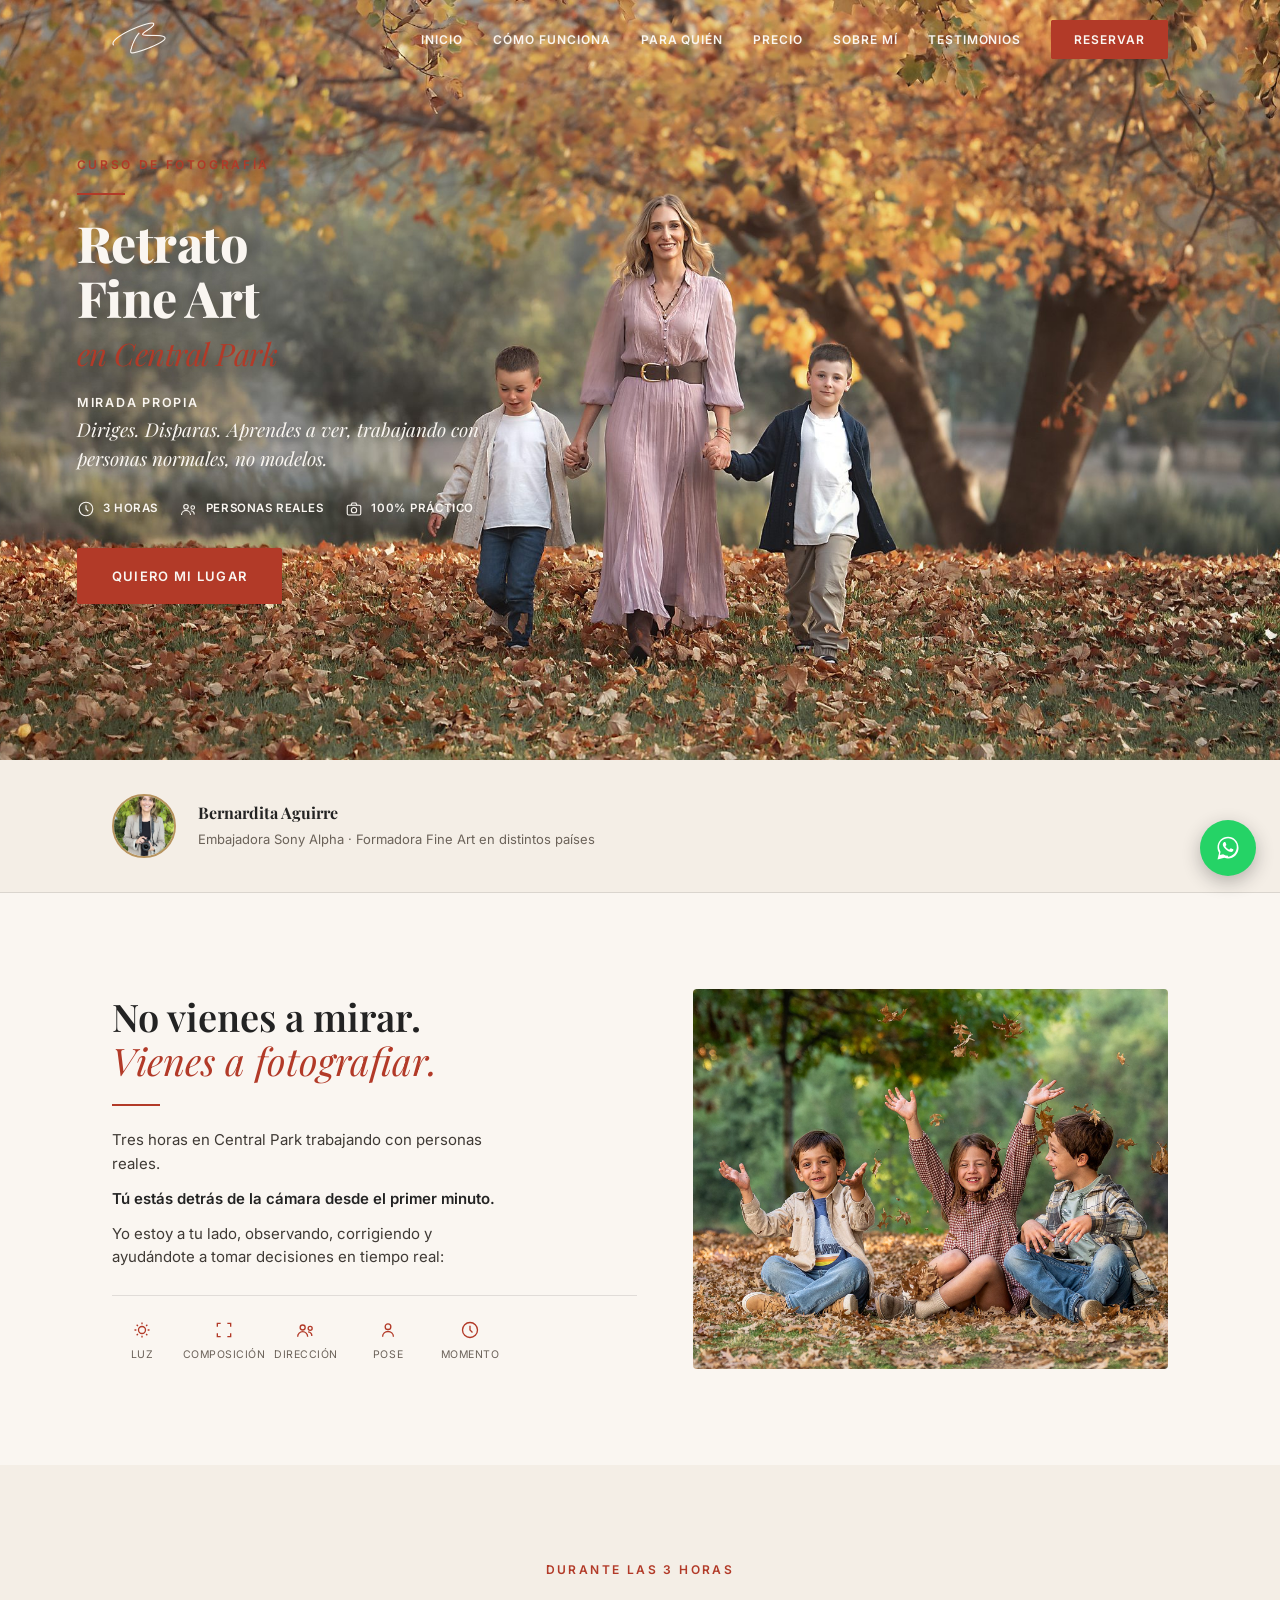
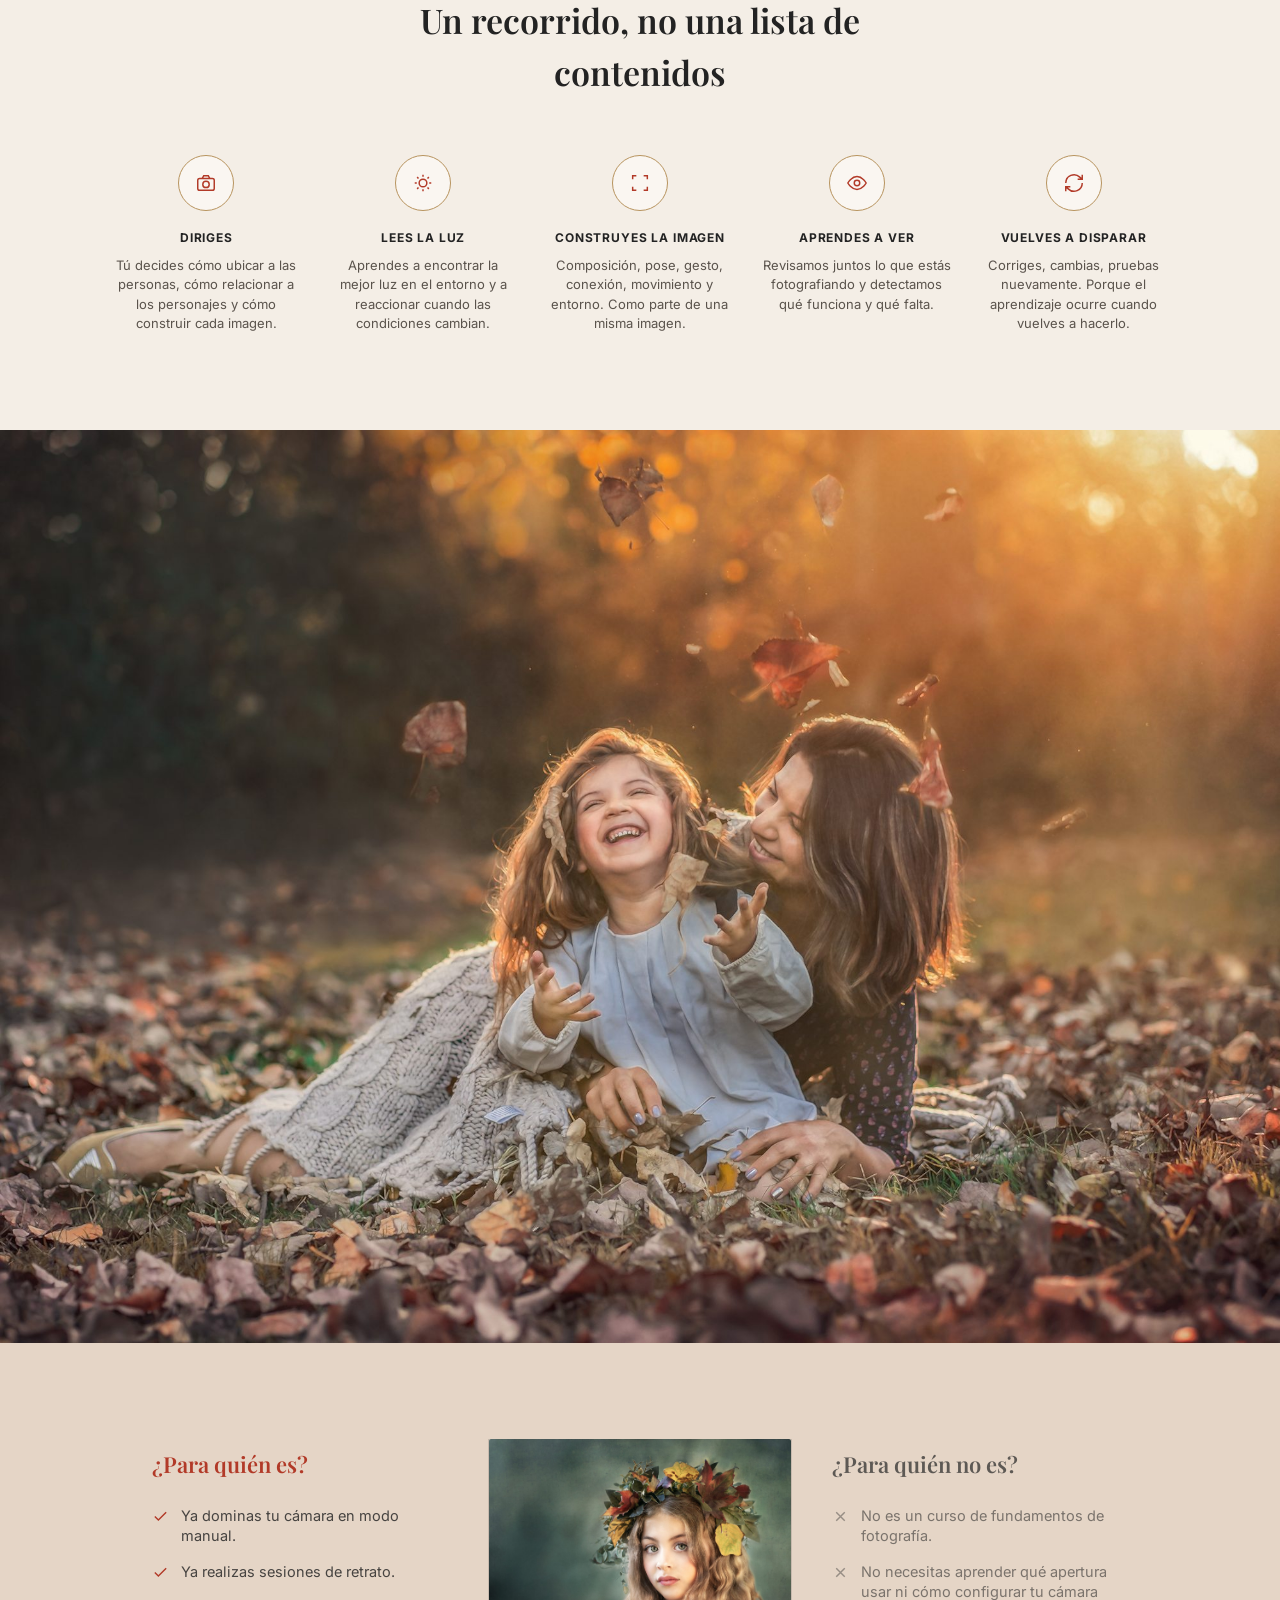
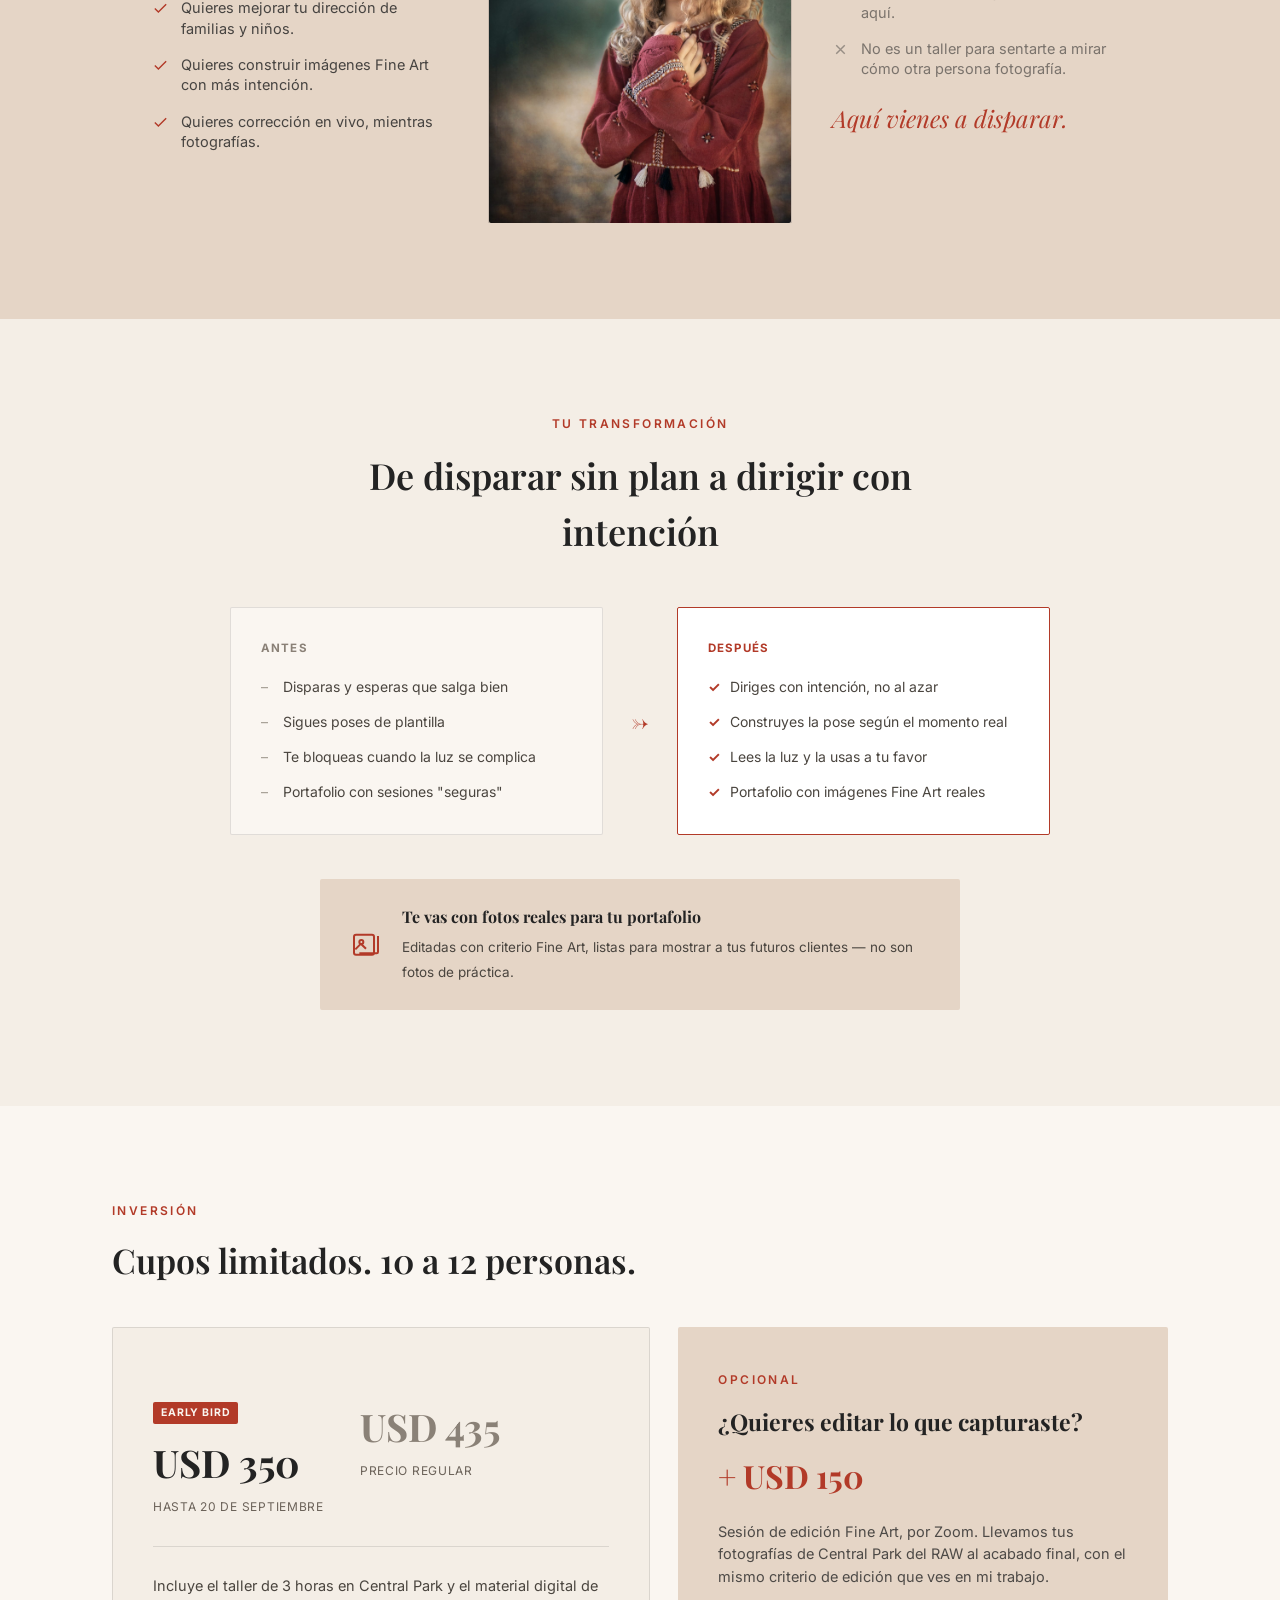
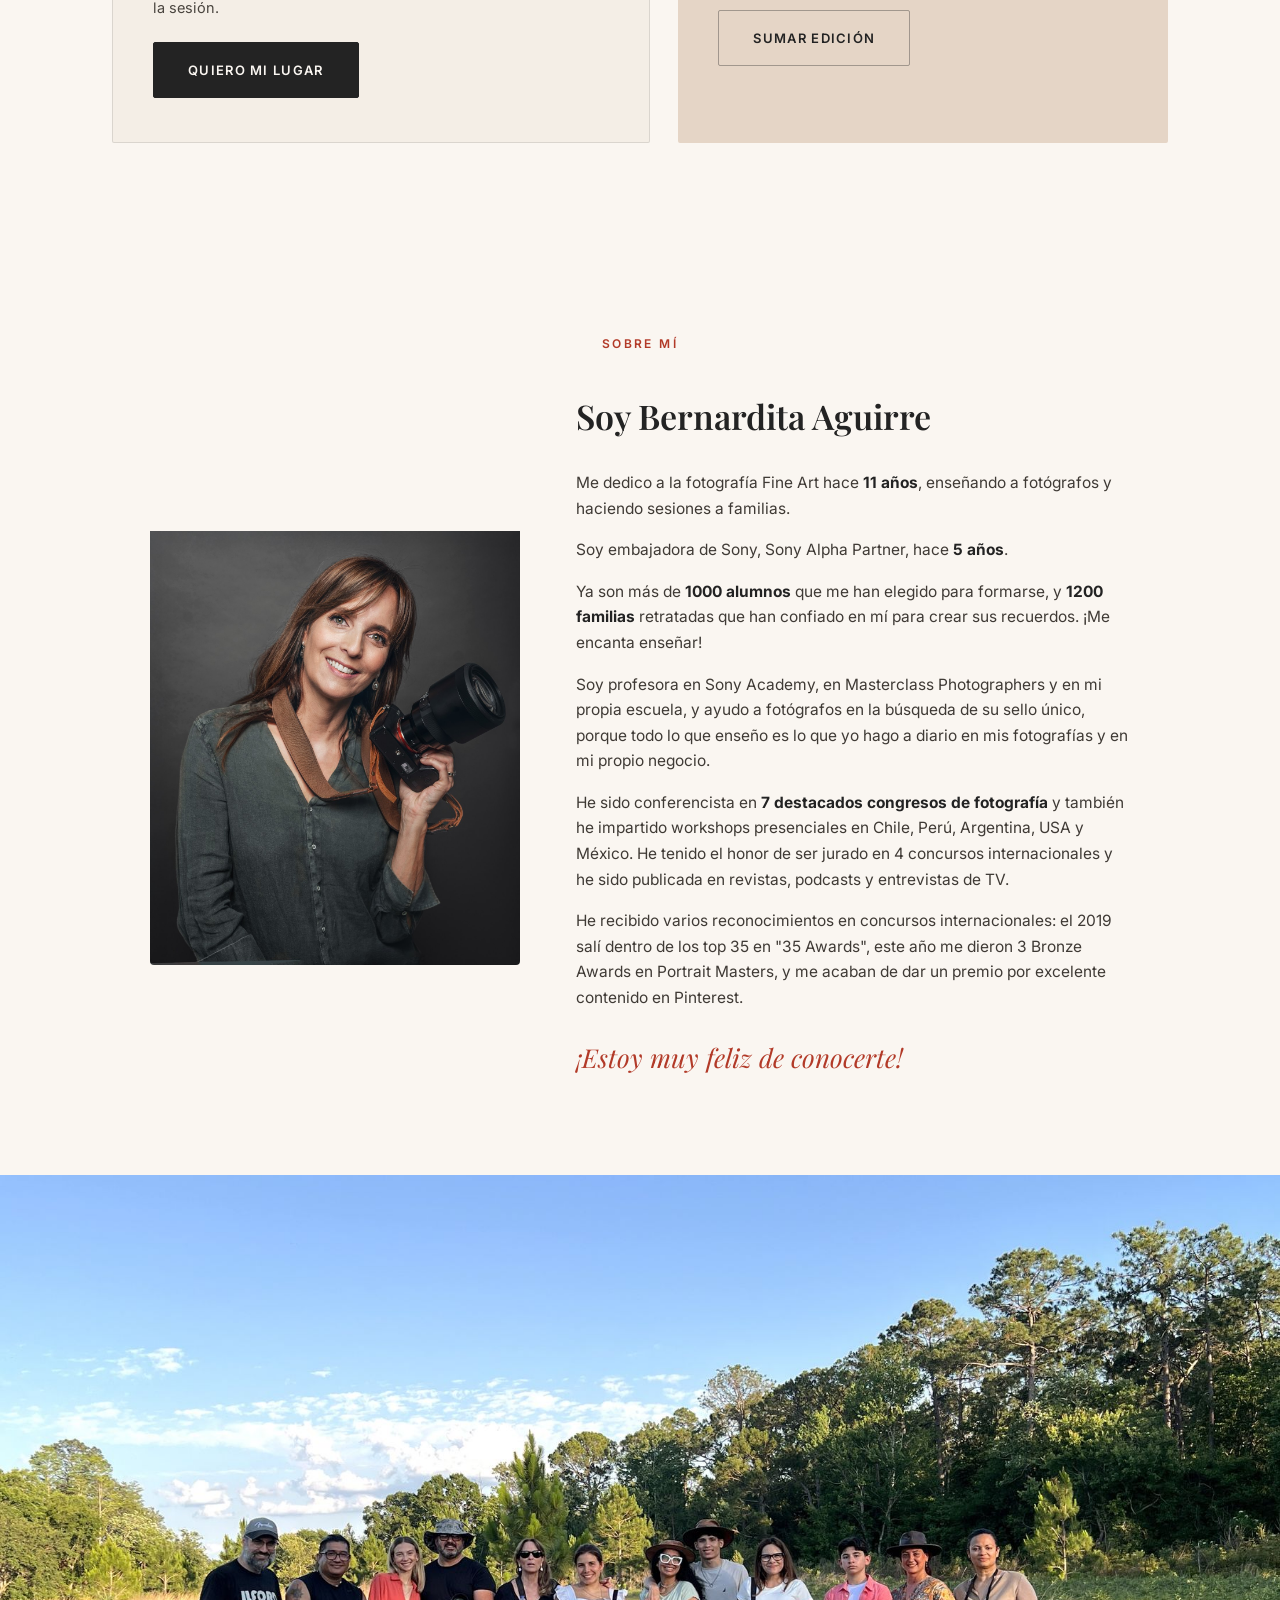
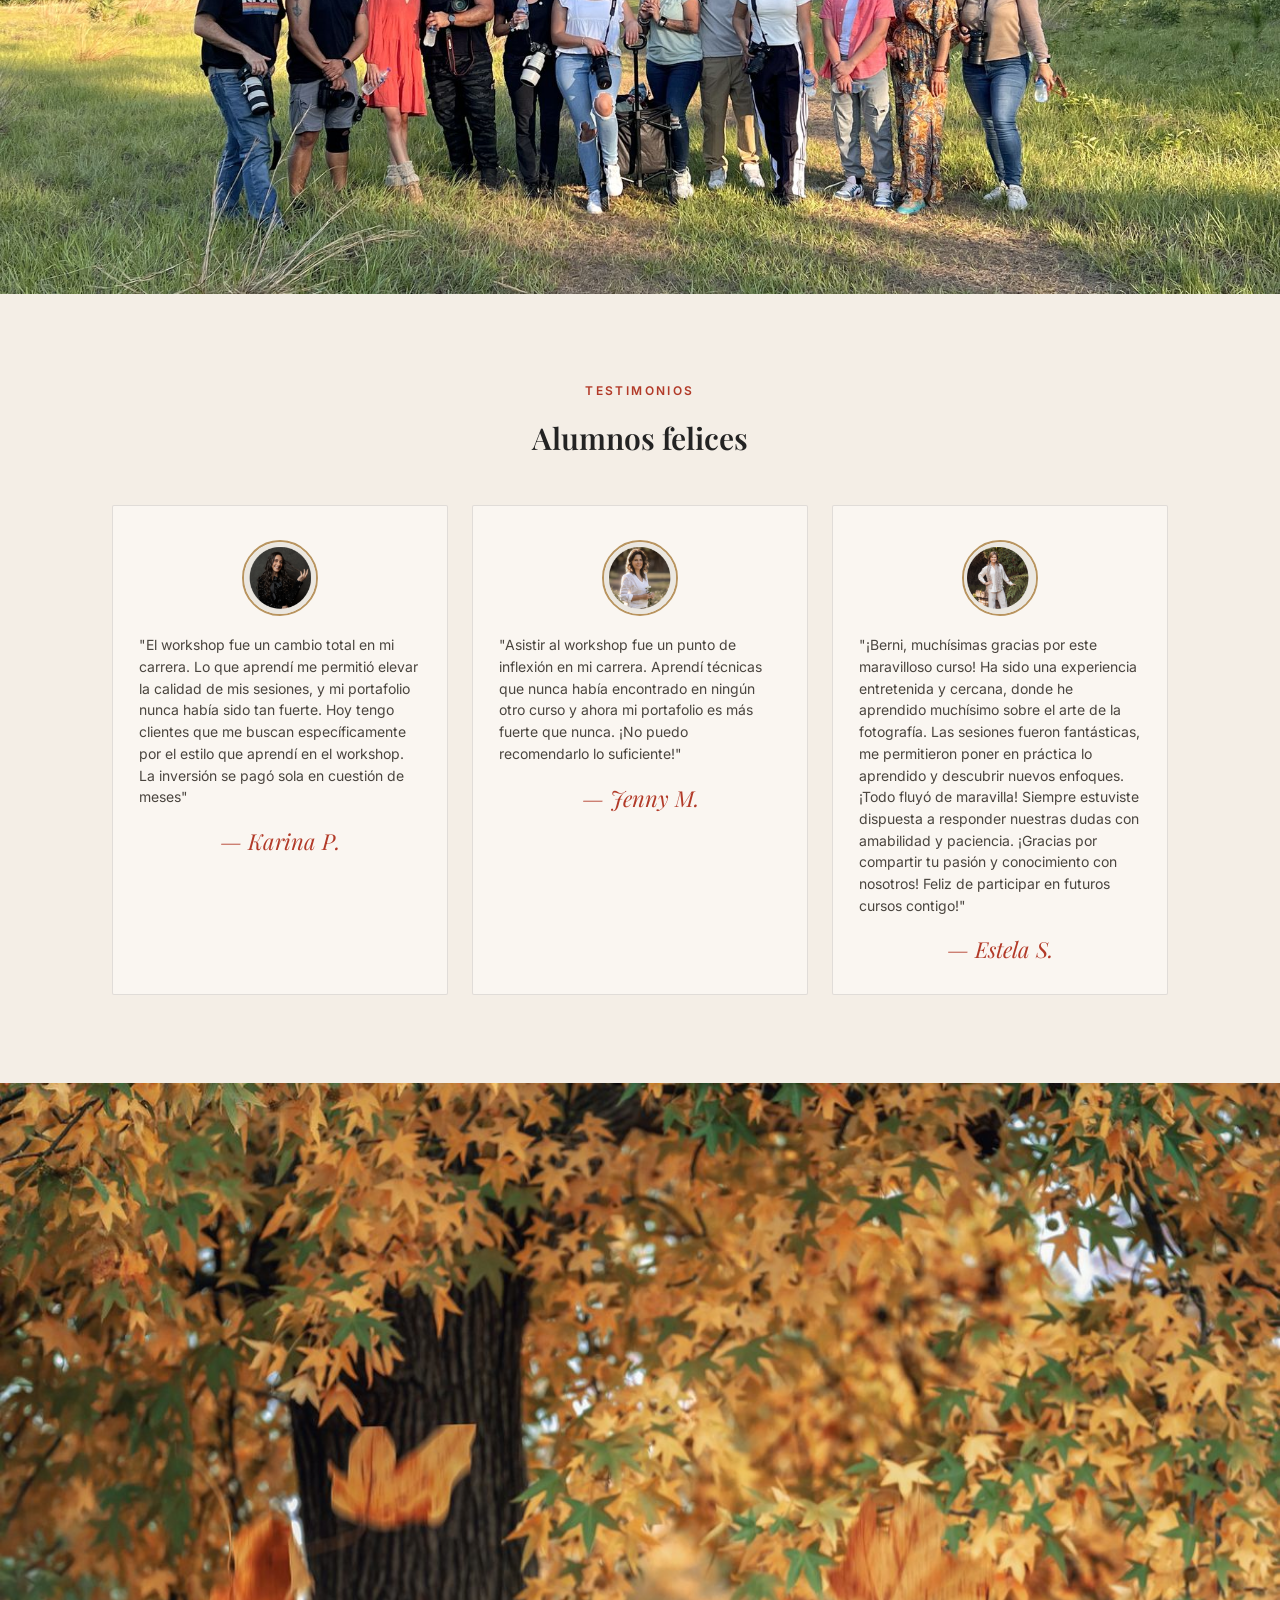
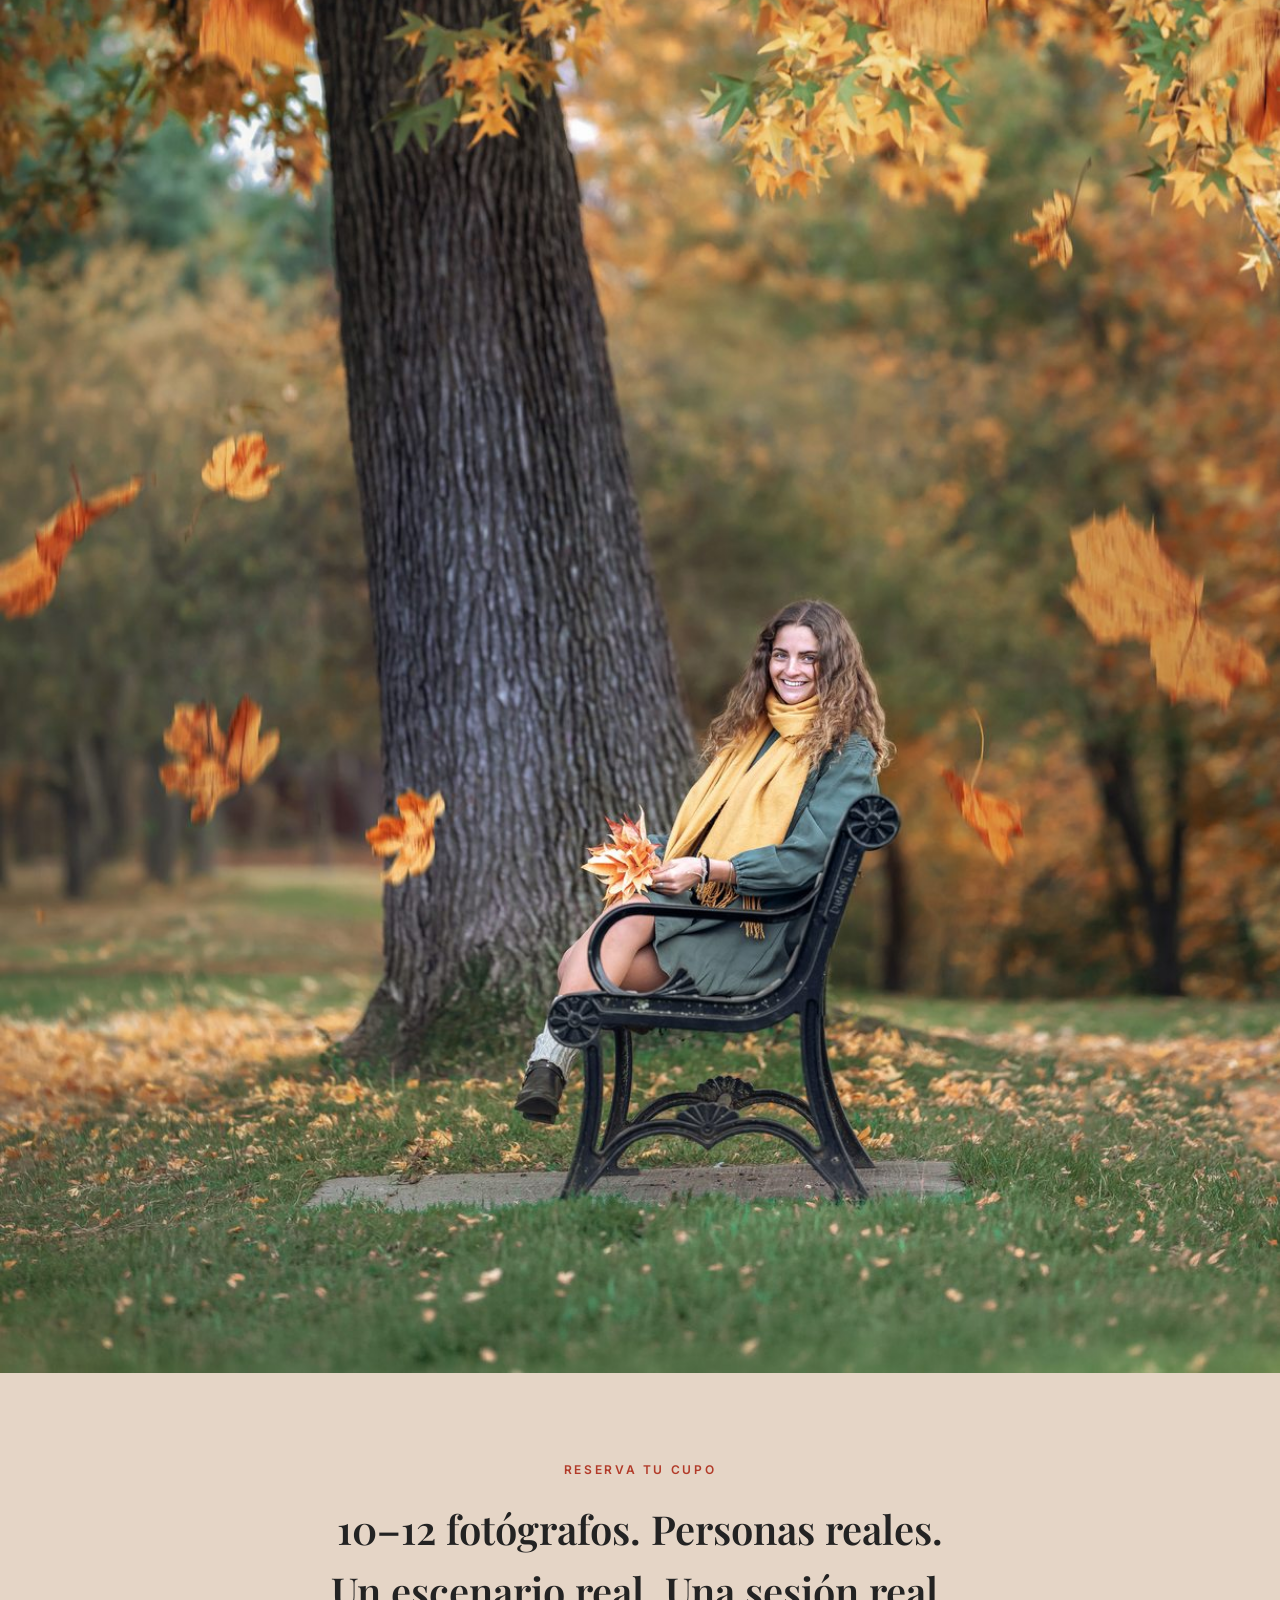
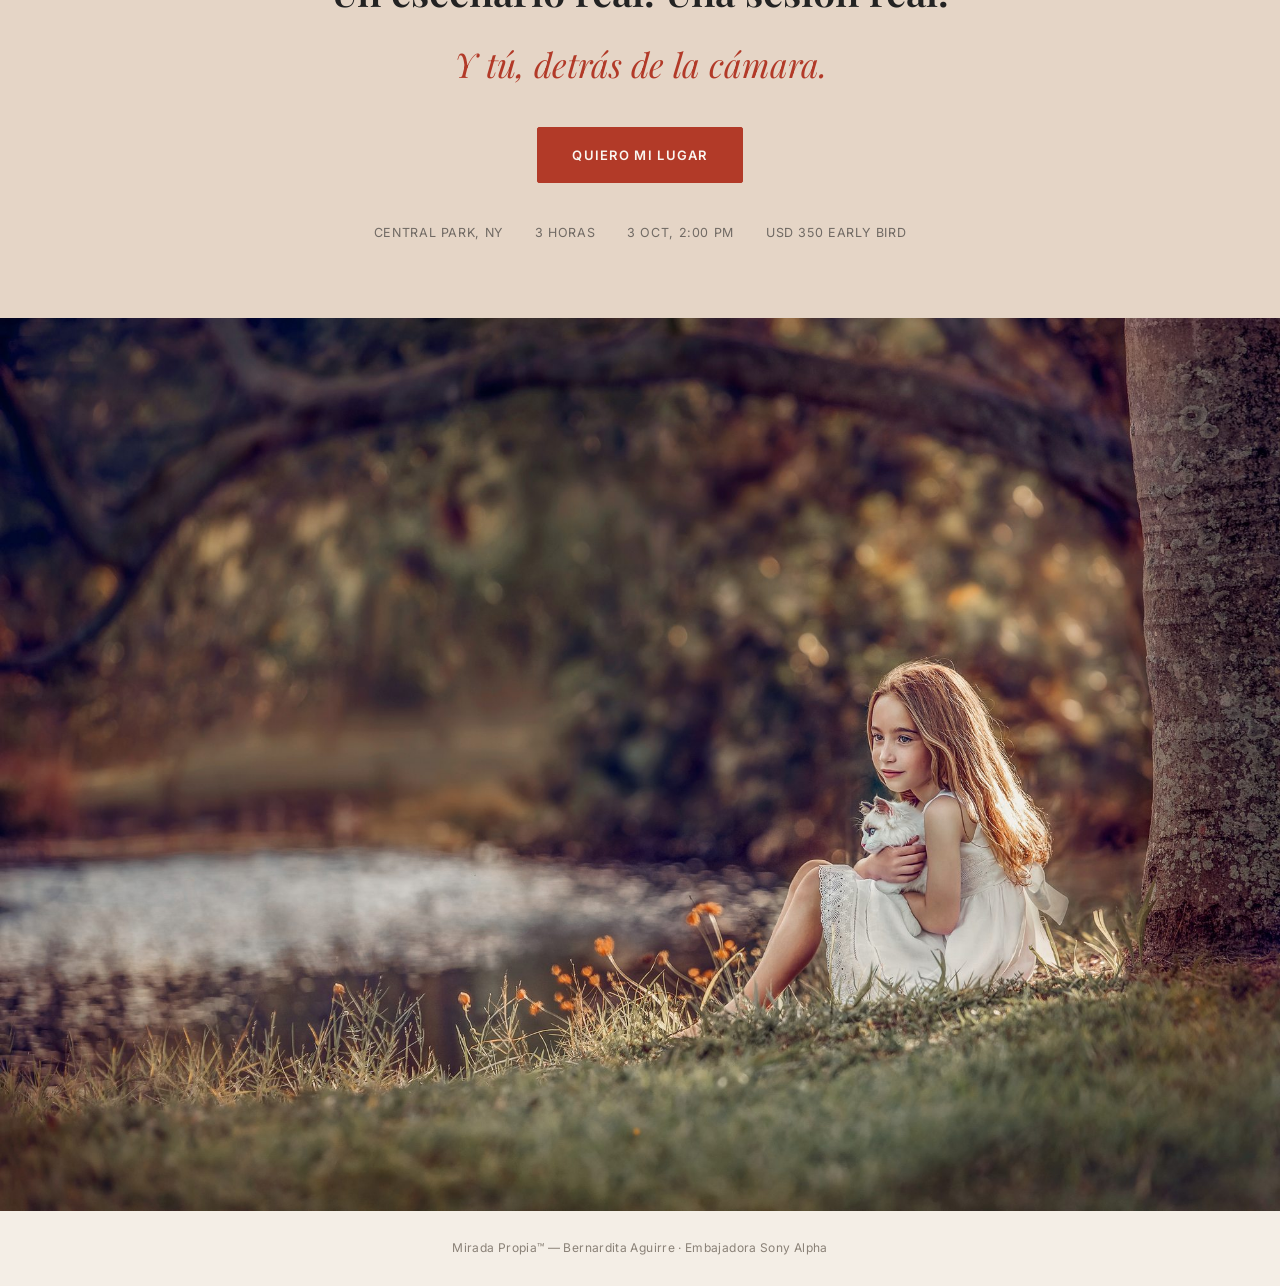
==== commit dbe8ed49: "Rediseño del hero y 'Cómo funciona', logo real, WhatsApp, depósito $200, sección de transformación y" ====
--- a/index.html
+++ b/index.html
@@ -5,7 +5,7 @@
 <meta name="viewport" content="width=device-width, initial-scale=1.0">
 <title>Mirada Propia — Retrato Fine Art en Central Park</title>
 <link rel="preconnect" href="https://fonts.googleapis.com">
-<link href="https://fonts.googleapis.com/css2?family=Playfair+Display:ital,wght@0,500;0,600;0,700;1,500&family=Parisienne&family=Inter:wght@400;500;600&display=swap" rel="stylesheet">
+<link href="https://fonts.googleapis.com/css2?family=Playfair+Display:ital,wght@0,500;0,600;0,700;0,800;0,900;1,400;1,500;1,600&family=Inter:wght@400;500;600&display=swap" rel="stylesheet">
 <meta name="description" content="Taller presencial de 3 horas en Central Park, Nueva York, para fotógrafos que ya dominan su cámara y quieren llevar su retrato a Fine Art. Cupos limitados — 3 de octubre 2026.">
 <meta property="og:type" content="website">
 <meta property="og:title" content="Mirada Propia — Retrato Fine Art en Central Park">
@@ -18,51 +18,59 @@
 </head>
 <body>
 
+<!-- ============ NAV ============ -->
+<nav class="site-nav">
+  <div class="wrap">
+    <a href="#inicio" class="nav-brand">
+      <img src="images/logo-mark-white.png" alt="Bernardita Aguirre" class="nav-logo-mark">
+    </a>
+    <button class="nav-toggle" id="nav-toggle" aria-label="Abrir menú" aria-expanded="false">
+      <svg viewBox="0 0 24 24" fill="none" stroke="currentColor" stroke-width="1.8"><path d="M3 6h18M3 12h18M3 18h18"/></svg>
+    </button>
+    <ul class="nav-links" id="nav-links">
+      <li><a href="#inicio">Inicio</a></li>
+      <li><a href="#como-funciona">Cómo funciona</a></li>
+      <li><a href="#para-quien">Para quién</a></li>
+      <li><a href="#precio">Precio</a></li>
+      <li><a href="#sobre-mi">Sobre mí</a></li>
+      <li><a href="#testimonios">Testimonios</a></li>
+      <li><a href="reserva.html" class="nav-cta">Reservar</a></li>
+    </ul>
+  </div>
+</nav>
+
 <!-- ============ HERO ============ -->
-<div class="band hero-band">
+<div class="band hero-band" id="inicio">
   <div class="ph">
     <img src="images/_DSC0875-Editar-Editar_copia.jpg" alt="Familia caminando entre hojas de otoño">
-  </div>
-</div>
-
-<section class="hero">
-  <div class="wrap">
-    <div class="hero-text">
-      <div class="eyebrow">Mirada Propia</div>
-        <h1>Retrato Fine Art<em>con personas reales</em></h1>
-        <div class="hero-rule"></div>
-        <p class="hero-sub">Diriges. Disparas. Aprendes a ver.</p>
-        <p class="lead">Tres horas en Central Park, con una familia y niños reales como modelos. <strong>Tú estás detrás de la cámara desde el primer minuto.</strong> Yo corrijo en tiempo real: luz, composición, dirección, pose y momento.</p>
-        <p class="lead">No vienes a observar cómo trabajo. <strong>Vienes a trabajar tú.</strong></p>
-        <div class="ctas">
-          <a href="reserva.html" class="btn">Reservar mi cupo</a>
-        </div>
-    </div>
-  </div>
-</section>
-
-<div class="stats">
-    <div class="wrap">
-      <div class="stats-grid">
-        <div class="stat">
-          <svg viewBox="0 0 24 24" fill="none" stroke-width="1.5"><path d="M12 22s7-6.5 7-12a7 7 0 1 0-14 0c0 5.5 7 12 7 12z"/><circle cx="12" cy="10" r="2.5"/></svg>
-          <b>Central Park</b><span>New York</span>
-        </div>
-        <div class="stat">
-          <svg viewBox="0 0 24 24" fill="none" stroke-width="1.5"><circle cx="12" cy="12" r="9"/><path d="M12 7v5l3 3"/></svg>
-          <b>3 horas</b><span>100% práctico</span>
-        </div>
-        <div class="stat">
-          <svg viewBox="0 0 24 24" fill="none" stroke-width="1.5"><circle cx="8" cy="9" r="3"/><circle cx="17" cy="10" r="2.4"/><path d="M2 20c0-3.3 2.7-6 6-6s6 2.7 6 6M14.5 14.3c2.6.2 4.5 2.3 4.5 5"/></svg>
-          <b>10–12</b><span>Fotógrafos</span>
-        </div>
-        <div class="stat">
-          <svg viewBox="0 0 24 24" fill="none" stroke-width="1.5"><rect x="3" y="5" width="18" height="16" rx="1.5"/><path d="M3 10h18M8 3v4M16 3v4"/></svg>
-          <b>3 oct 2026</b><span>2:00 PM</span>
-        </div>
-      </div>
-    </div>
-  </div>
+    <div class="hero-overlay">
+      <div class="wrap">
+        <div class="hero-overlay-panel">
+          <div class="eyebrow">Curso de Fotografía</div>
+          <div class="hero-rule"></div>
+          <h1>Retrato<br>Fine Art<em>en Central Park</em></h1>
+          <div class="hero-tag">Mirada Propia</div>
+          <p class="hero-sub">Diriges. Disparas. Aprendes a ver, trabajando con personas normales, no modelos.</p>
+          <div class="hero-stats">
+            <div class="ho-stat">
+              <svg viewBox="0 0 24 24" fill="none" stroke="currentColor" stroke-width="1.5"><circle cx="12" cy="12" r="9"/><path d="M12 7v5l3 3"/></svg>
+              <span>3 horas</span>
+            </div>
+            <div class="ho-stat">
+              <svg viewBox="0 0 24 24" fill="none" stroke="currentColor" stroke-width="1.5"><circle cx="8" cy="9" r="3"/><circle cx="17" cy="10" r="2.4"/><path d="M2 20c0-3.3 2.7-6 6-6s6 2.7 6 6M14.5 14.3c2.6.2 4.5 2.3 4.5 5"/></svg>
+              <span>Personas reales</span>
+            </div>
+            <div class="ho-stat">
+              <svg viewBox="0 0 24 24" fill="none" stroke="currentColor" stroke-width="1.5"><rect x="3" y="7" width="18" height="13" rx="2"/><path d="M8 7l1.5-3h5L16 7"/><circle cx="12" cy="13.5" r="3.5"/></svg>
+              <span>100% práctico</span>
+            </div>
+          </div>
+          <a href="reserva.html" class="btn">Quiero mi lugar</a>
+        </div>
+      </div>
+    </div>
+  </div>
+</div>
 
 <div class="bio-strip">
   <div class="wrap">
@@ -78,63 +86,81 @@
 
 
 
-<!-- ============ NO ES UNA CLASE ============ -->
-<section class="section">
-  <div class="wrap">
-    <div class="split">
-      <div class="ph">
-        <img src="images/_BAF6782.jpg" alt="Retrato Fine Art de niña bajo ramas de otoño">
-      </div>
-      <div>
-        <div class="kicker">Cómo funciona</div>
-        <h2>No es una clase.<br>Es una sesión de trabajo real.</h2>
-        <p>Llegamos a Central Park y empezamos a fotografiar. No hay diapositivas ni una hora sentada antes de tomar tu primera foto.</p>
-        <p>Trabajas con una familia y niños reales, en un entorno real, con luz natural, movimiento y todas las variables que aparecen en una sesión de verdad — no en un set controlado.</p>
-        <div class="callout">Tú tomas las decisiones. Yo estoy contigo para ayudarte a verlas, cuestionarlas y corregirlas en el momento.</div>
-      </div>
-    </div>
-  </div>
-</section>
-
-<div class="band">
-  <div class="ph">
-    <img src="images/_DSC4271-Editar.jpg" alt="Tres niños jugando con hojas de otoño">
-  </div>
-</div>
-
-<!-- ============ STEPS (signature element: the park path) ============ -->
-<section class="steps-wrap">
+<!-- ============ CÓMO FUNCIONA — SECCIÓN 1: INTRO + FOTO ============ -->
+<section class="section" id="como-funciona">
+  <div class="wrap">
+    <div class="how-intro-grid">
+      <div class="how-text">
+        <h2>No vienes a mirar.<br><em>Vienes a fotografiar.</em></h2>
+        <div class="how-rule"></div>
+        <p>Tres horas en Central Park trabajando con personas reales.</p>
+        <p><strong>Tú estás detrás de la cámara desde el primer minuto.</strong></p>
+        <p>Yo estoy a tu lado, observando, corrigiendo y ayudándote a tomar decisiones en tiempo real:</p>
+        <div class="how-mini-stats">
+          <div class="mini-stat">
+            <svg viewBox="0 0 24 24" fill="none" stroke="currentColor" stroke-width="1.6"><circle cx="12" cy="12" r="4.2"/><path d="M12 3v2.2M12 18.8V21M21 12h-2.2M5.2 12H3M18.4 5.6l-1.5 1.5M7.1 16.9l-1.5 1.5M18.4 18.4l-1.5-1.5M7.1 7.1L5.6 5.6"/></svg>
+            <span>Luz</span>
+          </div>
+          <div class="mini-stat">
+            <svg viewBox="0 0 24 24" fill="none" stroke="currentColor" stroke-width="1.6"><path d="M4 8V4h4M20 8V4h-4M4 16v4h4M20 16v4h-4"/></svg>
+            <span>Composición</span>
+          </div>
+          <div class="mini-stat">
+            <svg viewBox="0 0 24 24" fill="none" stroke="currentColor" stroke-width="1.6"><circle cx="8" cy="9" r="3"/><circle cx="17" cy="10" r="2.4"/><path d="M2 20c0-3.3 2.7-6 6-6s6 2.7 6 6M14.5 14.3c2.6.2 4.5 2.3 4.5 5"/></svg>
+            <span>Dirección</span>
+          </div>
+          <div class="mini-stat">
+            <svg viewBox="0 0 24 24" fill="none" stroke="currentColor" stroke-width="1.6"><circle cx="12" cy="8" r="3.4"/><path d="M5.5 20c0-3.6 2.9-6.2 6.5-6.2s6.5 2.6 6.5 6.2"/></svg>
+            <span>Pose</span>
+          </div>
+          <div class="mini-stat">
+            <svg viewBox="0 0 24 24" fill="none" stroke="currentColor" stroke-width="1.6"><circle cx="12" cy="12" r="9"/><path d="M12 7v5l3 3"/></svg>
+            <span>Momento</span>
+          </div>
+        </div>
+      </div>
+
+      <div class="how-photo">
+        <div class="ph">
+          <img src="images/_DSC4271-Editar.jpg" alt="Tres niños jugando con hojas de otoño">
+        </div>
+      </div>
+    </div>
+  </div>
+</section>
+
+<!-- ============ CÓMO FUNCIONA — SECCIÓN 2: LOS 5 PASOS ============ -->
+<section class="steps-section">
   <div class="wrap">
     <div class="steps-head">
       <div class="kicker">Durante las 3 horas</div>
       <h2>Un recorrido, no una lista de contenidos</h2>
     </div>
-    <div class="steps">
-      <div class="steps-path"></div>
-      <div class="step">
-        <div class="step-num"><svg viewBox="0 0 24 24" fill="none" stroke-width="1.6"><rect x="3" y="7" width="18" height="13" rx="2"/><path d="M8 7l1.5-3h5L16 7"/><circle cx="12" cy="13.5" r="3.5"/></svg></div>
+    <div class="steps-grid">
+      <div class="step-card">
+        <div class="step-icon"><svg viewBox="0 0 24 24" fill="none" stroke="currentColor" stroke-width="1.6"><rect x="3" y="7" width="18" height="13" rx="2"/><path d="M8 7l1.5-3h5L16 7"/><circle cx="12" cy="13.5" r="3.5"/></svg></div>
         <h3>Diriges</h3>
-        <p>Decides dónde ubicar a la familia, cómo relacionar a los personajes y cómo construir cada imagen.</p>
-      </div>
-      <div class="step">
-        <div class="step-num"><svg viewBox="0 0 24 24" fill="none" stroke-width="1.6"><circle cx="12" cy="12" r="4.2"/><path d="M12 3v2.2M12 18.8V21M21 12h-2.2M5.2 12H3M18.4 5.6l-1.5 1.5M7.1 16.9l-1.5 1.5M18.4 18.4l-1.5-1.5M7.1 7.1L5.6 5.6"/></svg></div>
+        <p>Tú decides cómo ubicar a las personas, cómo relacionar a los personajes y cómo construir cada imagen.</p>
+      </div>
+      <div class="step-card">
+        <div class="step-icon"><svg viewBox="0 0 24 24" fill="none" stroke="currentColor" stroke-width="1.6"><circle cx="12" cy="12" r="4.2"/><path d="M12 3v2.2M12 18.8V21M21 12h-2.2M5.2 12H3M18.4 5.6l-1.5 1.5M7.1 16.9l-1.5 1.5M18.4 18.4l-1.5-1.5M7.1 7.1L5.6 5.6"/></svg></div>
         <h3>Lees la luz</h3>
-        <p>Encuentras oportunidades de luz en el entorno y reaccionas cuando las condiciones cambian.</p>
-      </div>
-      <div class="step">
-        <div class="step-num"><svg viewBox="0 0 24 24" fill="none" stroke-width="1.6"><path d="M4 8V4h4M20 8V4h-4M4 16v4h4M20 16v4h-4"/></svg></div>
-        <h3>Construyes</h3>
-        <p>Composición, pose, gesto, movimiento y entorno, como parte de una misma imagen.</p>
-      </div>
-      <div class="step">
-        <div class="step-num"><svg viewBox="0 0 24 24" fill="none" stroke-width="1.6"><path d="M2 12s4-7 10-7 10 7 10 7-4 7-10 7-10-7-10-7z"/><circle cx="12" cy="12" r="3"/></svg></div>
-        <h3>Revisas</h3>
-        <p>Miramos juntos lo que capturaste y detectamos qué funciona, qué falta y qué podrías cambiar.</p>
-      </div>
-      <div class="step">
-        <div class="step-num"><svg viewBox="0 0 24 24" fill="none" stroke-width="1.6"><path d="M3 12a9 9 0 0 1 15.3-6.4L21 8M21 3v5h-5M21 12a9 9 0 0 1-15.3 6.4L3 16M3 21v-5h5"/></svg></div>
+        <p>Aprendes a encontrar la mejor luz en el entorno y a reaccionar cuando las condiciones cambian.</p>
+      </div>
+      <div class="step-card">
+        <div class="step-icon"><svg viewBox="0 0 24 24" fill="none" stroke="currentColor" stroke-width="1.6"><path d="M4 8V4h4M20 8V4h-4M4 16v4h4M20 16v4h-4"/></svg></div>
+        <h3>Construyes la imagen</h3>
+        <p>Composición, pose, gesto, conexión, movimiento y entorno. Como parte de una misma imagen.</p>
+      </div>
+      <div class="step-card">
+        <div class="step-icon"><svg viewBox="0 0 24 24" fill="none" stroke="currentColor" stroke-width="1.6"><path d="M2 12s4-7 10-7 10 7 10 7-4 7-10 7-10-7-10-7z"/><circle cx="12" cy="12" r="3"/></svg></div>
+        <h3>Aprendes a ver</h3>
+        <p>Revisamos juntos lo que estás fotografiando y detectamos qué funciona y qué falta.</p>
+      </div>
+      <div class="step-card">
+        <div class="step-icon"><svg viewBox="0 0 24 24" fill="none" stroke="currentColor" stroke-width="1.6"><path d="M3 12a9 9 0 0 1 15.3-6.4L21 8M21 3v5h-5M21 12a9 9 0 0 1-15.3 6.4L3 16M3 21v-5h5"/></svg></div>
         <h3>Vuelves a disparar</h3>
-        <p>Corriges, cambias, pruebas de nuevo — el aprendizaje ocurre en la segunda vuelta.</p>
+        <p>Corriges, cambias, pruebas nuevamente. Porque el aprendizaje ocurre cuando vuelves a hacerlo.</p>
       </div>
     </div>
   </div>
@@ -147,7 +173,7 @@
 </div>
 
 <!-- ============ PARA QUIÉN ============ -->
-<section class="forwho">
+<section class="forwho" id="para-quien">
   <div class="wrap">
     <div class="forwho-grid">
       <div class="fw-col yes">
@@ -178,7 +204,43 @@
   </div>
 </section>
 
-<section class="pricing">
+<!-- ============ TRANSFORMACIÓN ============ -->
+<section class="transform" id="transformacion">
+  <div class="wrap">
+    <div class="kicker">Tu transformación</div>
+    <h2>De disparar sin plan a dirigir con intención</h2>
+    <div class="transform-grid">
+      <div class="transform-col before">
+        <h3>Antes</h3>
+        <ul>
+          <li>Disparas y esperas que salga bien</li>
+          <li>Sigues poses de plantilla</li>
+          <li>Te bloqueas cuando la luz se complica</li>
+          <li>Portafolio con sesiones "seguras"</li>
+        </ul>
+      </div>
+      <div class="transform-arrow">→</div>
+      <div class="transform-col after">
+        <h3>Después</h3>
+        <ul>
+          <li>Diriges con intención, no al azar</li>
+          <li>Construyes la pose según el momento real</li>
+          <li>Lees la luz y la usas a tu favor</li>
+          <li>Portafolio con imágenes Fine Art reales</li>
+        </ul>
+      </div>
+    </div>
+    <div class="transform-highlight">
+      <svg viewBox="0 0 24 24" fill="none" stroke="currentColor" stroke-width="1.5"><rect x="3" y="5" width="15" height="15" rx="1.5"/><path d="M7 19h13a1 1 0 0 0 1-1V6"/><circle cx="8.5" cy="10.5" r="1.5"/><path d="M4 16l3.5-3.5a1 1 0 0 1 1.4 0L12 15.5"/></svg>
+      <div>
+        <b>Te vas con fotos reales para tu portafolio</b>
+        <span>Editadas con criterio Fine Art, listas para mostrar a tus futuros clientes — no son fotos de práctica.</span>
+      </div>
+    </div>
+  </div>
+</section>
+
+<section class="pricing" id="precio">
   <div class="wrap">
     <div class="kicker">Inversión</div>
     <h2 style="font-family:var(--serif); font-weight:600; font-size:clamp(26px,3vw,34px); margin-bottom:40px;">Cupos limitados. 10 a 12 personas.</h2>
@@ -195,7 +257,7 @@
             <span class="label">Precio regular</span>
           </div>
         </div>
-        <p class="price-note">Incluye el taller de 3 horas en Central Park y el material digital de la sesión. Taller en trámite de permiso oficial con Central Park Conservancy — no es un shoot improvisado.</p>
+        <p class="price-note">Incluye el taller de 3 horas en Central Park y el material digital de la sesión.</p>
         <a href="reserva.html" class="btn" style="background:var(--ink); border-color:var(--ink);">Quiero mi lugar</a>
       </div>
       <div class="price-card dark">
@@ -210,18 +272,23 @@
 </section>
 
 <!-- ============ BIO ============ -->
-<section class="bio-section">
-  <div class="wrap">
-    <div class="bio-section-inner">
-      <div class="kicker">Sobre mí</div>
-      <h2>Soy Bernardita Aguirre</h2>
-      <p>Me dedico a la fotografía Fine Art hace <strong>11 años</strong>, enseñando a fotógrafos y haciendo sesiones a familias.</p>
-      <p>Soy embajadora de Sony, Sony Alpha Partner, hace <strong>5 años</strong>.</p>
-      <p>Ya son más de <strong>1000 alumnos</strong> que me han elegido para formarse, y <strong>1200 familias</strong> retratadas que han confiado en mí para crear sus recuerdos. ¡Me encanta enseñar!</p>
-      <p>Soy profesora en Sony Academy, en Masterclass Photographers y en mi propia escuela, y ayudo a fotógrafos en la búsqueda de su sello único, porque todo lo que enseño es lo que yo hago a diario en mis fotografías y en mi propio negocio.</p>
-      <p>He sido conferencista en <strong>7 destacados congresos de fotografía</strong> y también he impartido workshops presenciales en Chile, Perú, Argentina, USA y México. He tenido el honor de ser jurado en 4 concursos internacionales y he sido publicada en revistas, podcasts y entrevistas de TV.</p>
-      <p>He recibido varios reconocimientos en concursos internacionales: el 2019 salí dentro de los top 35 en "35 Awards", este año me dieron 3 Bronze Awards en Portrait Masters, y me acaban de dar un premio por excelente contenido en Pinterest.</p>
-      <div class="bio-quote">¡Estoy muy feliz de conocerte!</div>
+<section class="bio-section" id="sobre-mi">
+  <div class="wrap">
+    <div class="kicker">Sobre mí</div>
+    <div class="bio-split">
+      <div class="ph">
+        <img src="images/bernardita-retrato.jpg" alt="Bernardita Aguirre">
+      </div>
+      <div class="bio-text-col">
+        <h2>Soy Bernardita Aguirre</h2>
+        <p>Me dedico a la fotografía Fine Art hace <strong>11 años</strong>, enseñando a fotógrafos y haciendo sesiones a familias.</p>
+        <p>Soy embajadora de Sony, Sony Alpha Partner, hace <strong>5 años</strong>.</p>
+        <p>Ya son más de <strong>1000 alumnos</strong> que me han elegido para formarse, y <strong>1200 familias</strong> retratadas que han confiado en mí para crear sus recuerdos. ¡Me encanta enseñar!</p>
+        <p>Soy profesora en Sony Academy, en Masterclass Photographers y en mi propia escuela, y ayudo a fotógrafos en la búsqueda de su sello único, porque todo lo que enseño es lo que yo hago a diario en mis fotografías y en mi propio negocio.</p>
+        <p>He sido conferencista en <strong>7 destacados congresos de fotografía</strong> y también he impartido workshops presenciales en Chile, Perú, Argentina, USA y México. He tenido el honor de ser jurado en 4 concursos internacionales y he sido publicada en revistas, podcasts y entrevistas de TV.</p>
+        <p>He recibido varios reconocimientos en concursos internacionales: el 2019 salí dentro de los top 35 en "35 Awards", este año me dieron 3 Bronze Awards en Portrait Masters, y me acaban de dar un premio por excelente contenido en Pinterest.</p>
+        <div class="bio-quote">¡Estoy muy feliz de conocerte!</div>
+      </div>
     </div>
   </div>
 </section>
@@ -235,7 +302,7 @@
 <!-- ============ PRICING ============ -->
 
 <!-- ============ TESTIMONIALS (placeholder — sin testimonios reales aún) ============ -->
-<section class="testimonials">
+<section class="testimonials" id="testimonios">
   <div class="wrap">
     <div class="testimonials-head">
       <div class="kicker">Testimonios</div>
@@ -272,7 +339,7 @@
 <section class="closing" id="reserva">
   <div class="closing-inner wrap">
     <div class="eyebrow">Reserva tu cupo</div>
-    <h2>10–12 fotógrafos. Una familia real.<br>Un escenario real. Una sesión real.</h2>
+    <h2>10–12 fotógrafos. Personas reales.<br>Un escenario real. Una sesión real.</h2>
     <div class="closing-script">Y tú, detrás de la cámara.</div>
     <a href="reserva.html" class="btn">Quiero mi lugar</a>
     <div class="closing-facts">
@@ -294,5 +361,33 @@
   Mirada Propia™ — Bernardita Aguirre · Embajadora Sony Alpha
 </footer>
 
+<a href="https://wa.me/56992388751?text=Hola%20Bernardita%2C%20tengo%20una%20consulta%20sobre%20el%20taller%20en%20Central%20Park" class="whatsapp-float" target="_blank" rel="noopener" aria-label="Contactar por WhatsApp">
+  <svg viewBox="0 0 32 32" aria-hidden="true"><path d="M16.02 3C9.4 3 4 8.4 4 15.02c0 2.35.66 4.55 1.8 6.43L4 29l7.72-1.76a12.9 12.9 0 0 0 4.3.74h.01c6.62 0 12.02-5.4 12.02-12.02C28.05 8.4 22.64 3 16.02 3zm0 21.9h-.01a10.1 10.1 0 0 1-5.14-1.41l-.37-.22-3.83.87.87-3.74-.24-.38a9.98 9.98 0 0 1-1.55-5.3C5.75 9.42 10.34 4.9 16.02 4.9c2.68 0 5.2 1.05 7.09 2.94a9.9 9.9 0 0 1 2.93 7.08c0 5.6-4.6 10.98-10.02 10.98zm5.5-7.65c-.3-.15-1.77-.87-2.04-.97-.27-.1-.47-.15-.67.15-.2.3-.77.97-.94 1.17-.17.2-.35.22-.65.07-.3-.15-1.25-.46-2.38-1.47-.88-.78-1.47-1.75-1.65-2.05-.17-.3-.02-.46.13-.6.13-.13.3-.35.45-.52.15-.17.2-.3.3-.5.1-.2.05-.37-.02-.52-.07-.15-.67-1.62-.92-2.22-.24-.58-.49-.5-.67-.51h-.57c-.2 0-.52.07-.79.37-.27.3-1.04 1.02-1.04 2.48 0 1.46 1.07 2.87 1.22 3.07.15.2 2.1 3.2 5.08 4.49.71.31 1.26.49 1.69.62.71.23 1.36.2 1.87.12.57-.08 1.77-.72 2.02-1.42.25-.7.25-1.3.17-1.42-.07-.13-.27-.2-.57-.35z"/></svg>
+</a>
+
+<script>
+  const nav = document.querySelector(".site-nav");
+  const navToggle = document.getElementById("nav-toggle");
+  const navLinks = document.getElementById("nav-links");
+
+  function onScroll() {
+    nav.classList.toggle("scrolled", window.scrollY > 40);
+  }
+  window.addEventListener("scroll", onScroll);
+  onScroll();
+
+  navToggle.addEventListener("click", () => {
+    const isOpen = navLinks.classList.toggle("open");
+    navToggle.setAttribute("aria-expanded", isOpen ? "true" : "false");
+  });
+
+  navLinks.querySelectorAll("a").forEach((link) => {
+    link.addEventListener("click", () => {
+      navLinks.classList.remove("open");
+      navToggle.setAttribute("aria-expanded", "false");
+    });
+  });
+</script>
+
 </body>
 </html>
--- a/styles.css
+++ b/styles.css
@@ -9,11 +9,12 @@
   --deep-dark:#D6C2AE;
   --line: rgba(35,35,35,0.12);
   --serif: 'Playfair Display', serif;
-  --script: 'Parisienne', cursive;
+  --script: 'Playfair Display', serif;
   --sans: 'Inter', sans-serif;
 }
 *{box-sizing:border-box; margin:0; padding:0;}
 html{scroll-behavior:smooth;}
+section[id], div[id]{scroll-margin-top:88px;}
 body{
   background:var(--cream);
   color:var(--ink);
@@ -33,39 +34,17 @@
   font-weight:600;
 }
 
-/* ---------- PHOTO PLACEHOLDERS ---------- */
+/* ---------- PHOTOS ---------- */
 .ph{
   position:relative;
-  background:
-    radial-gradient(120% 140% at 20% 15%, rgba(184,148,95,.35), transparent 55%),
-    radial-gradient(120% 140% at 85% 90%, rgba(178,58,40,.55), transparent 60%),
-    linear-gradient(160deg, #4a3527, #34211a 75%);
   overflow:hidden;
   display:flex; align-items:flex-end;
-}
-.ph::before{
-  content:"";
-  position:absolute; inset:0;
-  background-image:
-    repeating-linear-gradient(115deg, rgba(255,255,255,.035) 0 2px, transparent 2px 26px);
-}
-.ph-label{
-  position:relative;
-  margin:18px;
-  padding:8px 14px;
-  background:rgba(250,246,241,.92);
-  color:var(--ink);
-  font-size:11px;
-  letter-spacing:.06em;
-  border-radius:2px;
-  font-weight:500;
 }
 .ph img{
   display:block;
   width:100%;
   height:auto;
 }
-.ph-leaf{position:absolute; opacity:.5;}
 
 /* ---------- BUTTONS ---------- */
 .btn{
@@ -92,93 +71,199 @@
 .btn.ghost:hover{border-color:var(--ink); background:rgba(35,35,35,.06);}
 .btn:disabled{opacity:.45; cursor:not-allowed; transform:none;}
 
+/* ---------- NAV ---------- */
+.site-nav{
+  position:fixed;
+  top:0; left:0; right:0;
+  z-index:100;
+  padding:22px 0;
+  transition:background .25s ease, padding .25s ease, box-shadow .25s ease;
+}
+.site-nav .wrap{
+  display:flex;
+  align-items:center;
+  justify-content:space-between;
+  gap:24px;
+}
+.nav-brand{
+  display:flex;
+  align-items:center;
+  gap:10px;
+}
+.nav-logo-mark{
+  height:32px;
+  width:auto;
+  display:block;
+  filter:none;
+  transition:filter .25s ease;
+}
+.site-nav.scrolled .nav-logo-mark{filter:invert(1);}
+.nav-logo-word{
+  font-family:var(--sans);
+  font-size:15px;
+  font-weight:700;
+  letter-spacing:.01em;
+  color:var(--cream);
+  transition:color .25s ease;
+}
+.nav-logo-word em{font-style:italic; font-weight:400;}
+.nav-links{
+  list-style:none;
+  display:flex;
+  align-items:center;
+  gap:30px;
+}
+.nav-links a{
+  font-family:var(--sans);
+  font-size:12px;
+  font-weight:600;
+  letter-spacing:.08em;
+  text-transform:uppercase;
+  color:var(--cream);
+  transition:color .2s ease;
+}
+.nav-links a:hover{color:var(--gold);}
+.nav-links .nav-cta{
+  background:var(--terracotta);
+  color:var(--cream) !important;
+  padding:11px 22px;
+  border-radius:2px;
+  border:1px solid var(--terracotta);
+}
+.nav-links .nav-cta:hover{background:var(--terracotta-light);}
+.nav-toggle{
+  display:none;
+  background:none;
+  border:none;
+  color:var(--cream);
+  padding:4px;
+  cursor:pointer;
+  transition:color .25s ease;
+}
+.nav-toggle svg{width:24px; height:24px; display:block;}
+
+.site-nav.scrolled{
+  background:rgba(250,246,241,.96);
+  backdrop-filter:blur(6px);
+  box-shadow:0 2px 14px rgba(35,35,35,.1);
+  padding:14px 0;
+}
+.site-nav.scrolled .nav-logo-word,
+.site-nav.scrolled .nav-links a,
+.site-nav.scrolled .nav-toggle{color:var(--ink);}
+.site-nav.scrolled .nav-links a:hover{color:var(--terracotta);}
+.site-nav.scrolled .nav-links .nav-cta{color:var(--cream) !important;}
+
+@media (max-width:860px){
+  .nav-toggle{display:block;}
+  .nav-links{
+    position:absolute;
+    top:100%; left:0; right:0;
+    flex-direction:column;
+    align-items:stretch;
+    gap:0;
+    background:var(--cream);
+    max-height:0;
+    overflow:hidden;
+    transition:max-height .3s ease;
+  }
+  .nav-links.open{max-height:440px;}
+  .nav-links li{border-bottom:1px solid var(--line);}
+  .nav-links a{display:block; padding:16px 22px; color:var(--ink) !important;}
+  .nav-links .nav-cta{margin:14px 22px; text-align:center; display:block;}
+}
+
 /* ---------- HERO ---------- */
-.hero{
-  background:var(--deep);
-  color:var(--ink);
-  padding:64px 0 0;
-}
-.hero-text{
-  max-width:640px;
-  margin:0 auto;
-  text-align:center;
-}
-.hero .eyebrow{color:var(--gold); justify-content:center; display:flex;}
-.hero h1{
-  font-family:var(--serif);
-  font-weight:600;
-  font-size:clamp(38px,4.6vw,58px);
-  line-height:1.06;
-  margin:18px 0 6px;
-}
-.hero h1 em{
+.hero-band .ph{
+  border-radius:0;
+  position:relative;
+  height:88vh;
+  min-height:580px;
+  max-height:760px;
+}
+.hero-band .ph img{
+  position:absolute;
+  inset:0;
+  width:100%;
+  height:100%;
+  object-fit:cover;
+}
+.hero-overlay{
+  position:absolute;
+  inset:0;
+  display:flex;
+  align-items:center;
+  padding:40px 0;
+}
+.hero-overlay .wrap{
+  margin:0;
+  max-width:none;
+  padding:0 0 0 clamp(24px,6vw,80px);
+}
+.hero-overlay-panel{max-width:460px;}
+.hero-overlay-panel .eyebrow{color:var(--terracotta); text-shadow:0 1px 10px rgba(0,0,0,.35);}
+.hero-rule{width:48px; height:2px; background:var(--terracotta); margin:18px 0 20px;}
+.hero-overlay-panel h1{
+  font-family:var(--serif);
+  font-weight:800;
+  letter-spacing:-.01em;
+  color:var(--cream);
+  font-size:clamp(32px,4vw,50px);
+  line-height:1.1;
+  text-shadow:0 2px 20px rgba(0,0,0,.45);
+}
+.hero-overlay-panel h1 em{
   font-family:var(--script);
-  font-style:normal;
+  font-style:italic;
   font-weight:400;
-  color:var(--gold);
+  color:var(--terracotta);
   display:block;
-  font-size:1.35em;
+  font-size:.62em;
   line-height:1.3;
-}
-.hero-rule{width:56px; height:2px; background:var(--gold); margin:26px auto;}
+  margin-top:8px;
+}
+.hero-tag{
+  font-family:var(--sans);
+  font-size:12.5px;
+  font-weight:600;
+  letter-spacing:.14em;
+  text-transform:uppercase;
+  color:var(--cream);
+  margin-top:20px;
+  text-shadow:0 1px 10px rgba(0,0,0,.35);
+}
 .hero-sub{
   font-family:var(--serif);
   font-style:italic;
-  font-size:clamp(22px,2.4vw,30px);
-  line-height:1.25;
-  margin-bottom:20px;
-}
-.hero p.lead{
-  font-size:15.5px;
-  color:rgba(35,35,35,.75);
-  max-width:46ch;
-  margin:0 auto 14px;
-}
-.hero p.lead strong{color:var(--ink); font-weight:600;}
-.hero .ctas{margin-top:30px; display:flex; gap:14px; flex-wrap:wrap; justify-content:center; padding-bottom:48px;}
-.hero-band .ph{border-radius:0;}
-
-.stats{
-  background:var(--deep-dark);
-  border-top:1px solid rgba(35,35,35,.1);
-  margin-top:56px;
-}
-.stats-grid{
-  display:grid;
-  grid-template-columns:repeat(4,1fr);
-}
-.stat{
-  padding:26px 20px;
-  text-align:center;
-  border-left:1px solid rgba(35,35,35,.12);
-}
-.stat:first-child{border-left:none;}
-.stat svg{width:22px; height:22px; margin-bottom:10px; stroke:var(--terracotta);}
-.stat b{
-  display:block;
-  font-family:var(--serif);
-  font-size:14px;
-  letter-spacing:.06em;
-  color:var(--ink);
-}
-.stat span{
-  display:block;
-  font-size:11px;
-  letter-spacing:.08em;
-  color:rgba(35,35,35,.6);
-  text-transform:uppercase;
+  color:var(--cream);
+  font-size:clamp(16px,1.8vw,19px);
   margin-top:2px;
-}
-
-/* ---------- SECTION: NO ES UNA CLASE ---------- */
+  text-shadow:0 1px 12px rgba(0,0,0,.4);
+}
+.hero-stats{
+  display:flex;
+  gap:22px;
+  flex-wrap:wrap;
+  margin:26px 0 30px;
+}
+.ho-stat{
+  display:flex;
+  align-items:center;
+  gap:8px;
+  color:var(--cream);
+  text-shadow:0 1px 8px rgba(0,0,0,.4);
+}
+.ho-stat svg{width:18px; height:18px; flex:none; stroke:var(--cream); filter:drop-shadow(0 1px 6px rgba(0,0,0,.4));}
+.ho-stat span{
+  font-family:var(--sans);
+  font-size:11.5px;
+  font-weight:600;
+  letter-spacing:.05em;
+  text-transform:uppercase;
+}
+
+/* ---------- SECTION (generic) ---------- */
 .section{padding:96px 0;}
-.split{
-  display:grid;
-  grid-template-columns:0.95fr 1.05fr;
-  gap:64px;
-  align-items:center;
-}
-.split .ph{border-radius:2px;}
 .kicker{
   font-family:var(--sans);
   font-size:12px;
@@ -196,65 +281,73 @@
   margin-bottom:22px;
 }
 .section p{font-size:15.5px; color:#3f3a35; margin-bottom:14px; max-width:52ch;}
-.callout{
+
+/* ---------- CÓMO FUNCIONA (sección 1: intro + foto) ---------- */
+.how-intro-grid{
+  display:grid;
+  grid-template-columns:1.05fr 0.95fr;
+  gap:56px;
+  align-items:center;
+}
+.how-text h2{
+  font-family:var(--serif);
+  font-weight:600;
+  font-size:clamp(28px,3.2vw,38px);
+  line-height:1.15;
+  margin-bottom:0;
+}
+.how-text h2 em{
+  font-family:var(--script);
+  font-style:italic;
+  font-weight:400;
+  color:var(--terracotta);
+}
+.how-rule{width:48px; height:2px; background:var(--terracotta); margin:22px 0;}
+.how-text p{font-size:15px; color:#3f3a35; margin-bottom:12px; max-width:44ch;}
+.how-text p strong{color:var(--ink); font-weight:600;}
+.how-mini-stats{
+  display:flex;
+  flex-wrap:wrap;
+  gap:22px;
   margin-top:26px;
-  padding:20px 24px;
-  background:var(--cream-dark);
-  border-left:3px solid var(--terracotta);
-  font-family:var(--serif);
-  font-style:italic;
-  font-size:17px;
-  color:var(--ink);
-}
-
-/* ---------- STEPS (signature: the park path) ---------- */
-.steps-wrap{padding:96px 0 108px; background:var(--cream-dark);}
-.steps-head{text-align:center; margin-bottom:64px;}
+  padding-top:24px;
+  border-top:1px solid var(--line);
+}
+.mini-stat{display:flex; flex-direction:column; align-items:center; gap:7px; width:60px;}
+.mini-stat svg{width:20px; height:20px; stroke:var(--terracotta);}
+.mini-stat span{font-size:10.5px; letter-spacing:.05em; text-transform:uppercase; color:#6b6259; text-align:center;}
+.how-photo .ph{border-radius:4px; min-height:280px;}
+
+/* ---------- CÓMO FUNCIONA (sección 2: los 5 pasos) ---------- */
+.steps-section{padding:96px 0; background:var(--cream-dark);}
+.steps-head{text-align:center; max-width:560px; margin:0 auto 56px;}
 .steps-head .kicker{justify-content:center; display:flex;}
 .steps-head h2{font-family:var(--serif); font-weight:600; font-size:clamp(26px,3vw,34px);}
-.steps{
-  position:relative;
+.steps-grid{
   display:grid;
   grid-template-columns:repeat(5,1fr);
-  gap:0;
-}
-.steps-path{
-  position:absolute;
-  top:34px; left:8%; right:8%;
-  height:2px;
-  background-image:linear-gradient(90deg, var(--gold) 0 8px, transparent 8px 16px);
-  background-size:16px 2px;
-  background-repeat:repeat-x;
-  z-index:0;
-}
-.step{
-  position:relative; z-index:1;
-  text-align:center;
-  padding:0 14px;
-}
-.step-num{
-  width:68px; height:68px;
+  gap:28px;
+}
+.step-card{text-align:center;}
+.step-icon{
+  width:56px; height:56px;
   border-radius:50%;
   background:var(--cream);
   border:1.5px solid var(--gold);
   display:flex; align-items:center; justify-content:center;
-  margin:0 auto 20px;
-}
-.step-num svg{width:26px; height:26px; stroke:var(--terracotta);}
-.step h3{
-  font-family:var(--serif);
-  font-size:15px;
-  letter-spacing:.03em;
-  margin-bottom:10px;
-}
-.step p{font-size:13.5px; color:#5a534c; max-width:24ch; margin:0 auto;}
-.step-loop{
-  margin-top:10px;
-  font-family:var(--script);
-  font-style:normal;
-  font-size:16px;
-  color:var(--terracotta);
-}
+  margin:0 auto 18px;
+}
+.step-icon svg{width:22px; height:22px; stroke:var(--terracotta);}
+.step-card h3{
+  font-family:var(--sans);
+  font-size:12px;
+  font-weight:700;
+  letter-spacing:.07em;
+  text-transform:uppercase;
+  color:var(--ink);
+  margin-bottom:8px;
+}
+.step-card p{font-size:13px; color:#5a534c; line-height:1.5;}
 
 /* ---------- FOR WHO ---------- */
 .forwho{
@@ -293,10 +386,77 @@
 .fw-final{
   margin-top:20px;
   font-family:var(--script);
-  font-style:normal;
+  font-style:italic;
   font-size:24px;
   color:var(--terracotta);
 }
+
+/* ---------- TRANSFORMACIÓN ---------- */
+.transform{background:var(--cream-dark); padding:96px 0;}
+.transform .kicker{justify-content:center; display:flex;}
+.transform > .wrap > h2{
+  text-align:center;
+  font-family:var(--serif);
+  font-weight:600;
+  font-size:clamp(26px,3vw,36px);
+  max-width:620px;
+  margin:0 auto 48px;
+}
+.transform-grid{
+  display:grid;
+  grid-template-columns:1fr auto 1fr;
+  gap:28px;
+  align-items:center;
+  max-width:820px;
+  margin:0 auto;
+}
+.transform-col{
+  background:var(--cream);
+  border:1px solid var(--line);
+  border-radius:2px;
+  padding:32px 30px;
+}
+.transform-col.after{border-color:var(--terracotta); background:#fff;}
+.transform-col h3{
+  font-family:var(--sans);
+  font-size:11.5px;
+  font-weight:700;
+  letter-spacing:.1em;
+  text-transform:uppercase;
+  margin-bottom:18px;
+  color:#8a8177;
+}
+.transform-col.after h3{color:var(--terracotta);}
+.transform-col ul{list-style:none;}
+.transform-col li{
+  font-size:14px;
+  line-height:1.5;
+  margin-bottom:14px;
+  padding-left:22px;
+  position:relative;
+  color:#4a453f;
+}
+.transform-col li:last-child{margin-bottom:0;}
+.transform-col.before li::before{content:"–"; position:absolute; left:0; color:#a39c92;}
+.transform-col.after li::before{content:"✓"; position:absolute; left:0; color:var(--terracotta); font-weight:700;}
+.transform-arrow{
+  font-family:var(--serif);
+  font-size:26px;
+  color:var(--terracotta);
+}
+.transform-highlight{
+  display:flex;
+  align-items:center;
+  gap:20px;
+  max-width:640px;
+  margin:44px auto 0;
+  padding:26px 30px;
+  background:var(--deep);
+  border-radius:2px;
+}
+.transform-highlight svg{width:32px; height:32px; stroke:var(--terracotta); flex:none;}
+.transform-highlight b{display:block; font-family:var(--serif); font-size:16px; margin-bottom:4px; color:var(--ink);}
+.transform-highlight span{font-size:13.5px; color:#4a453f; line-height:1.4;}
 
 /* ---------- PRICING ---------- */
 .pricing{padding:96px 0; background:var(--cream);}
@@ -383,7 +543,7 @@
 }
 .closing-script{
   font-family:var(--script);
-  font-style:normal;
+  font-style:italic;
   font-size:34px;
   color:var(--terracotta);
   margin-bottom:36px;
@@ -463,6 +623,7 @@
 }
 .t-name{
   font-family:var(--script);
+  font-style:italic;
   font-size:22px;
   color:var(--terracotta);
 }
@@ -475,12 +636,17 @@
   padding:96px 0;
   background:var(--cream);
 }
-.bio-section .kicker{justify-content:center; display:flex;}
-.bio-section-inner{
-  max-width:680px;
+.bio-section .kicker{justify-content:center; display:flex; margin-bottom:36px;}
+.bio-split{
+  display:grid;
+  grid-template-columns:0.8fr 1.2fr;
+  gap:56px;
+  align-items:center;
+  max-width:980px;
   margin:0 auto;
-  text-align:center;
-}
+}
+.bio-split .ph{border-radius:4px; aspect-ratio:4/5;}
+.bio-text-col{text-align:left;}
 .bio-section h2{
   font-family:var(--serif);
   font-weight:600;
@@ -497,6 +663,7 @@
 .bio-section p strong{color:var(--ink);}
 .bio-quote{
   font-family:var(--script);
+  font-style:italic;
   font-size:26px;
   color:var(--terracotta);
   margin-top:28px;
@@ -671,19 +838,90 @@
   font-style:italic;
 }
 
+/* ---------- PAYMENT MODE (depósito vs. pago completo) ---------- */
+.payment-mode{
+  display:flex;
+  gap:10px;
+  margin-top:22px;
+  padding-top:22px;
+  border-top:1px dashed var(--line);
+}
+.pm-option{
+  flex:1;
+  display:flex;
+  align-items:center;
+  gap:8px;
+  padding:12px 14px;
+  background:var(--cream);
+  border:1px solid var(--line);
+  border-radius:2px;
+  cursor:pointer;
+  font-size:12.5px;
+  line-height:1.3;
+  transition:border-color .15s ease, background .15s ease;
+}
+.pm-option:hover{border-color:var(--gold);}
+.pm-option input{accent-color:var(--terracotta); flex:none;}
+.pm-option:has(input:checked){border-color:var(--terracotta); background:#fff;}
+.balance-row{
+  margin-top:10px;
+  font-size:12.5px;
+  color:#6b6259;
+}
+.balance-row b{color:var(--ink);}
+
+/* ---------- CANCELLATION NOTE ---------- */
+.cancellation-note{
+  margin-top:22px;
+  padding-top:22px;
+  border-top:1px solid var(--line);
+  font-size:12.5px;
+  color:#6b6259;
+  line-height:1.5;
+}
+.cancellation-note b{
+  display:block;
+  font-family:var(--serif);
+  font-size:14px;
+  color:var(--ink);
+  margin-bottom:4px;
+}
+
+/* ---------- WHATSAPP FLOAT ---------- */
+.whatsapp-float{
+  position:fixed;
+  bottom:24px;
+  right:24px;
+  width:56px;
+  height:56px;
+  background:#25D366;
+  border-radius:50%;
+  display:flex;
+  align-items:center;
+  justify-content:center;
+  box-shadow:0 6px 18px rgba(35,35,35,.3);
+  z-index:200;
+  transition:transform .2s ease;
+}
+.whatsapp-float:hover{transform:scale(1.06);}
+.whatsapp-float svg{width:28px; height:28px; fill:#fff;}
+
 @media (max-width:860px){
-  .hero{padding-top:48px;}
-  .stats-grid{grid-template-columns:repeat(2,1fr);}
-  .stat{border-left:none; border-top:1px solid rgba(35,35,35,.1);}
-  .stat:nth-child(odd){border-left:none;}
-  .split{grid-template-columns:1fr; gap:32px;}
-  .split.rev{display:flex; flex-direction:column-reverse;}
-  .steps{grid-template-columns:1fr; gap:36px;}
-  .steps-path{display:none;}
+  .hero-band .ph{height:auto; min-height:0; max-height:none;}
+  .hero-band .ph img{position:static; height:auto; object-fit:initial;}
+  .hero-overlay{position:absolute; align-items:flex-end; padding:0 0 32px;}
+  .hero-overlay .wrap{padding-left:22px; padding-right:22px;}
+  .hero-overlay-panel{max-width:100%;}
+  .how-intro-grid{grid-template-columns:1fr; gap:32px;}
+  .how-photo .ph{min-height:220px;}
+  .steps-grid{grid-template-columns:1fr 1fr; gap:32px 20px;}
   .forwho-grid{grid-template-columns:1fr; gap:36px;}
   .fw-col.yes{border-right:none; border-bottom:1px solid rgba(35,35,35,.15); padding-bottom:32px;}
   .fw-col.no{border-left:none; padding-top:0;}
   .fw-photo{order:3;}
+  .transform-grid{grid-template-columns:1fr; gap:14px; max-width:420px;}
+  .transform-arrow{transform:rotate(90deg); text-align:center;}
+  .transform-highlight{flex-direction:column; text-align:center; gap:12px;}
   .price-grid{grid-template-columns:1fr;}
   .wrap{padding:0 22px;}
   .section{padding:64px 0;}
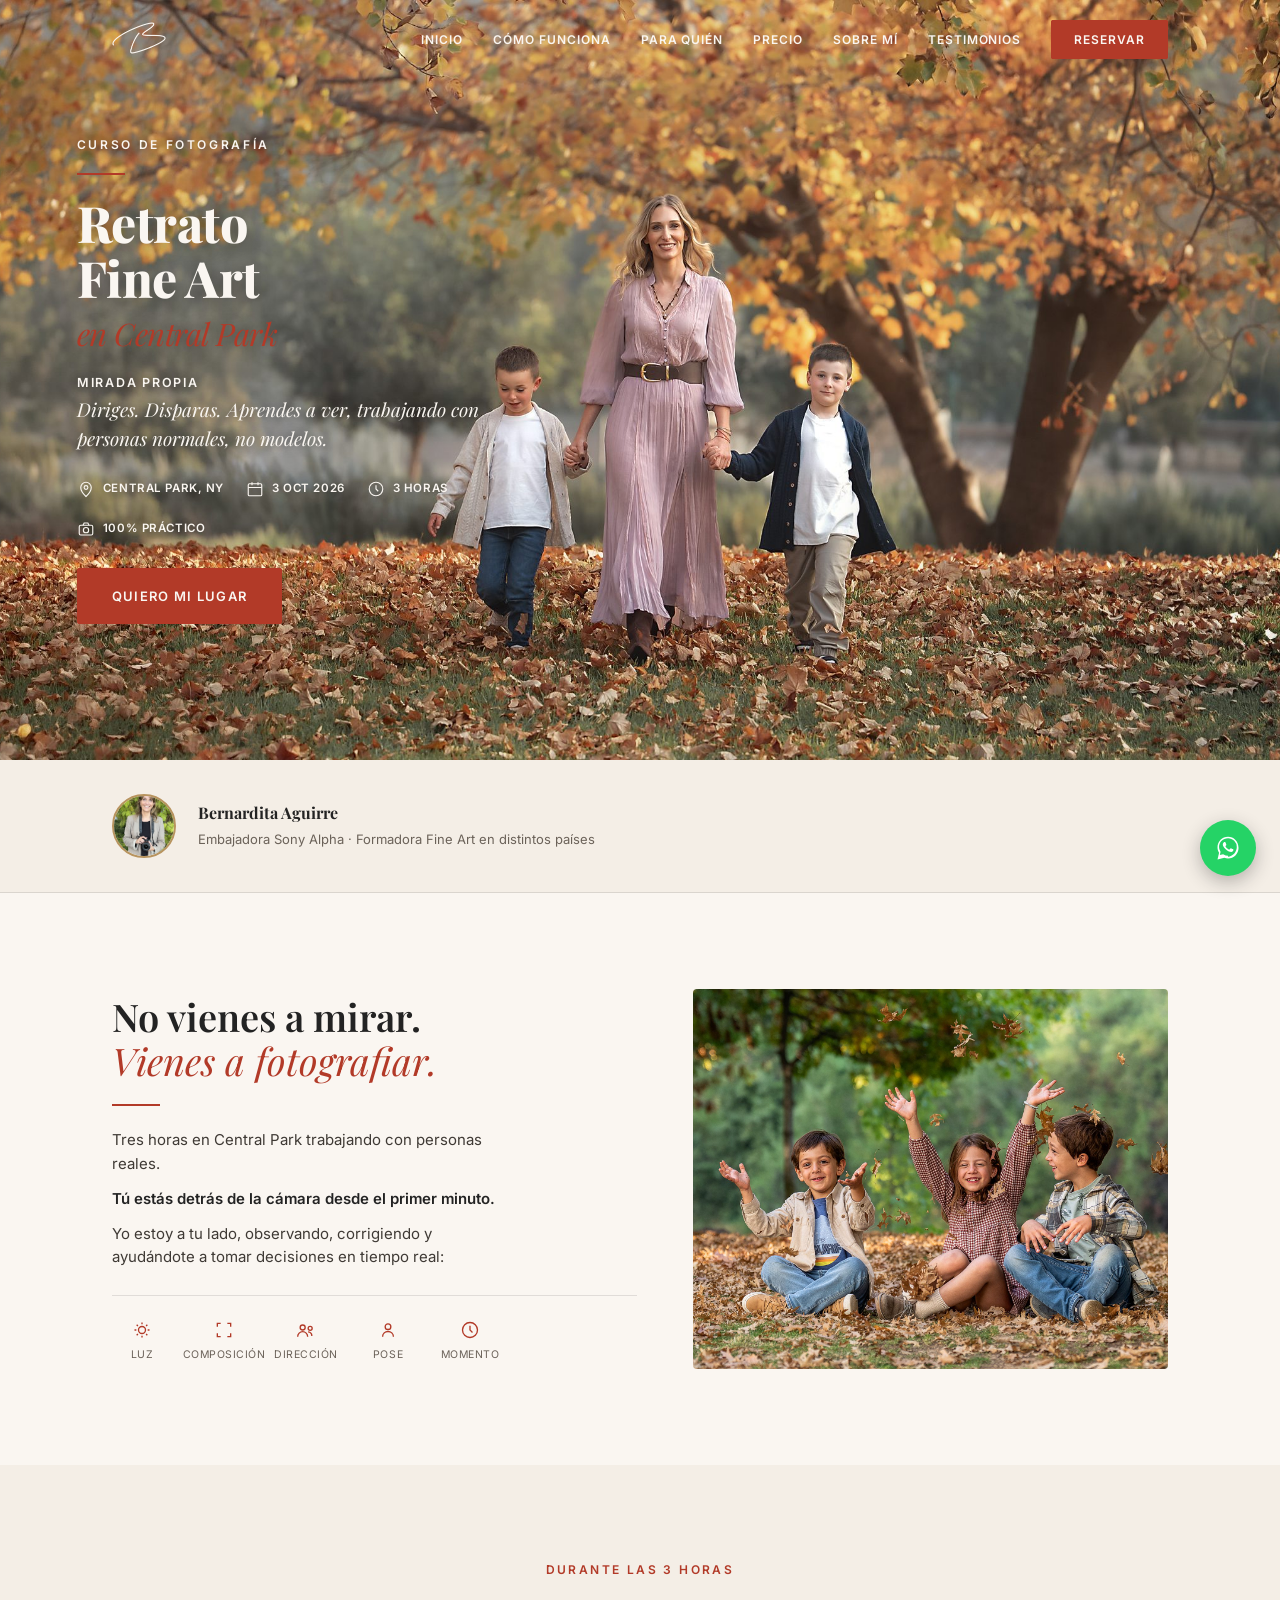
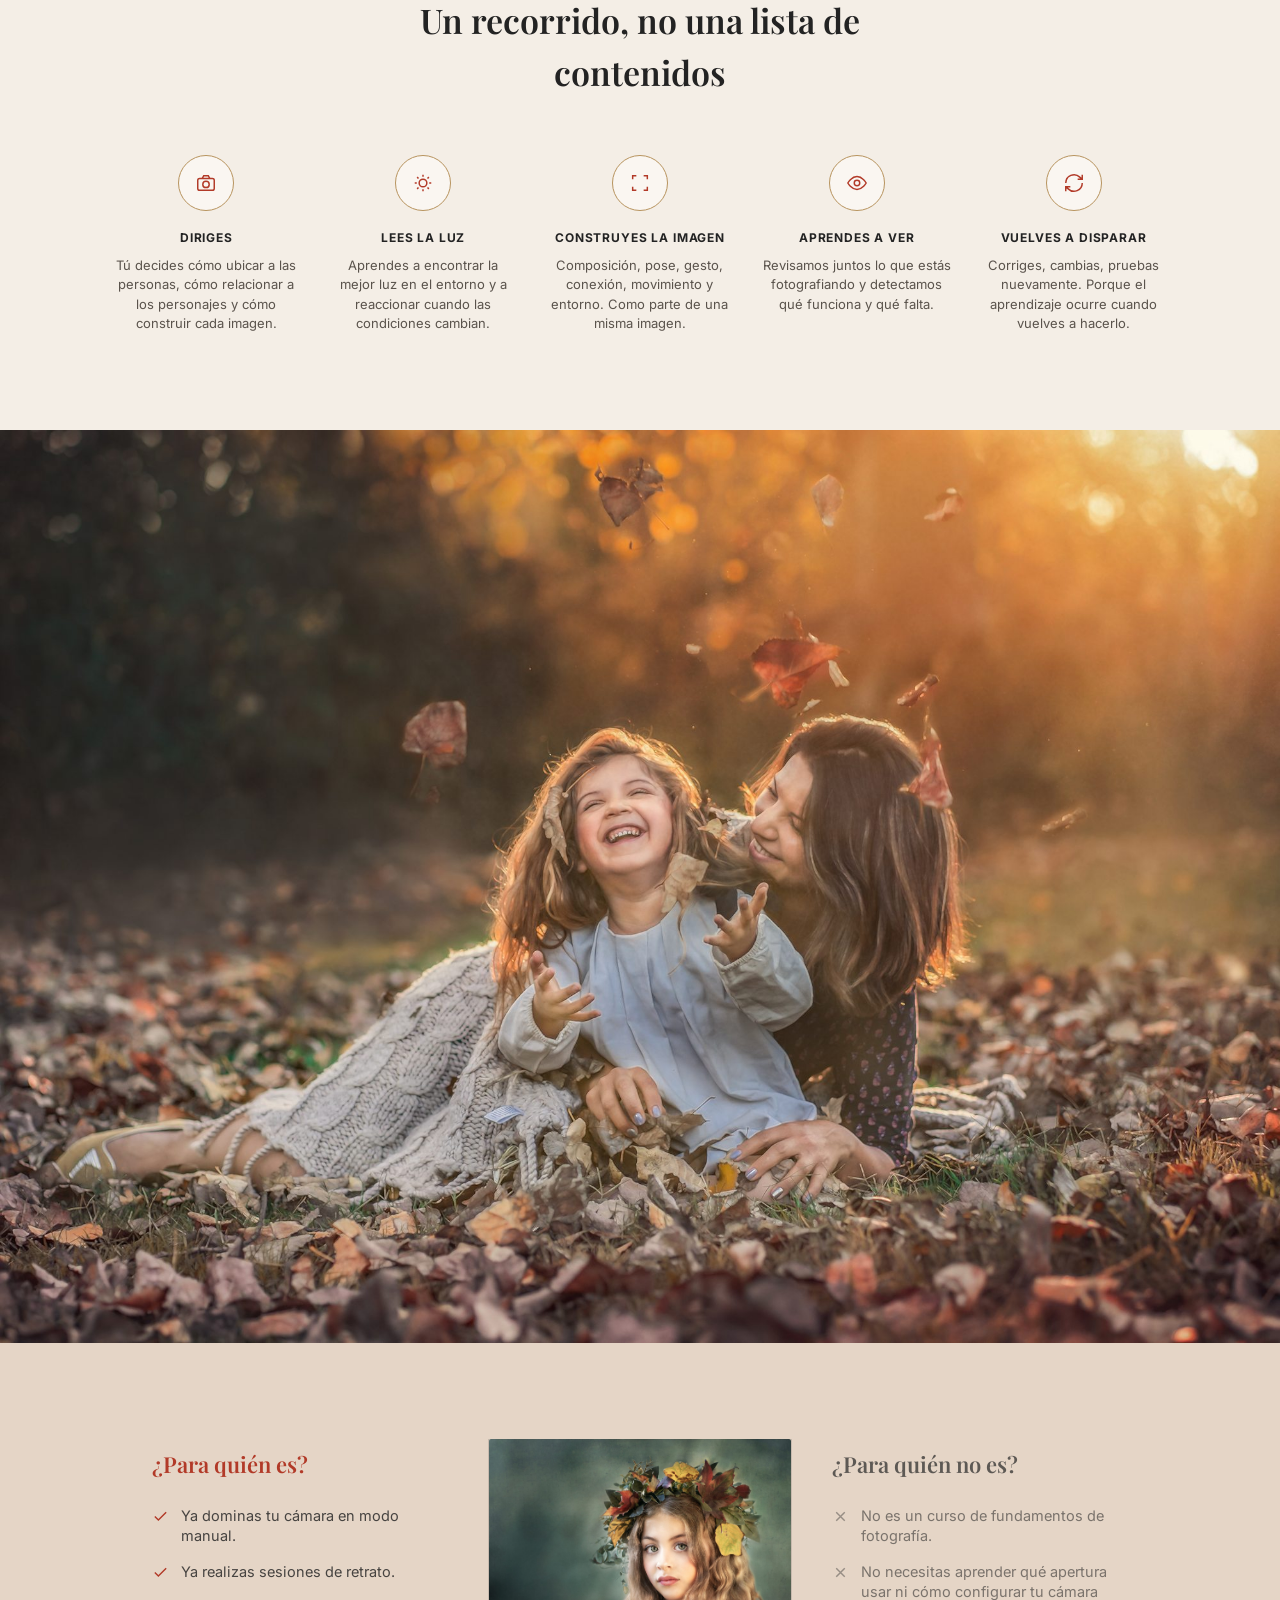
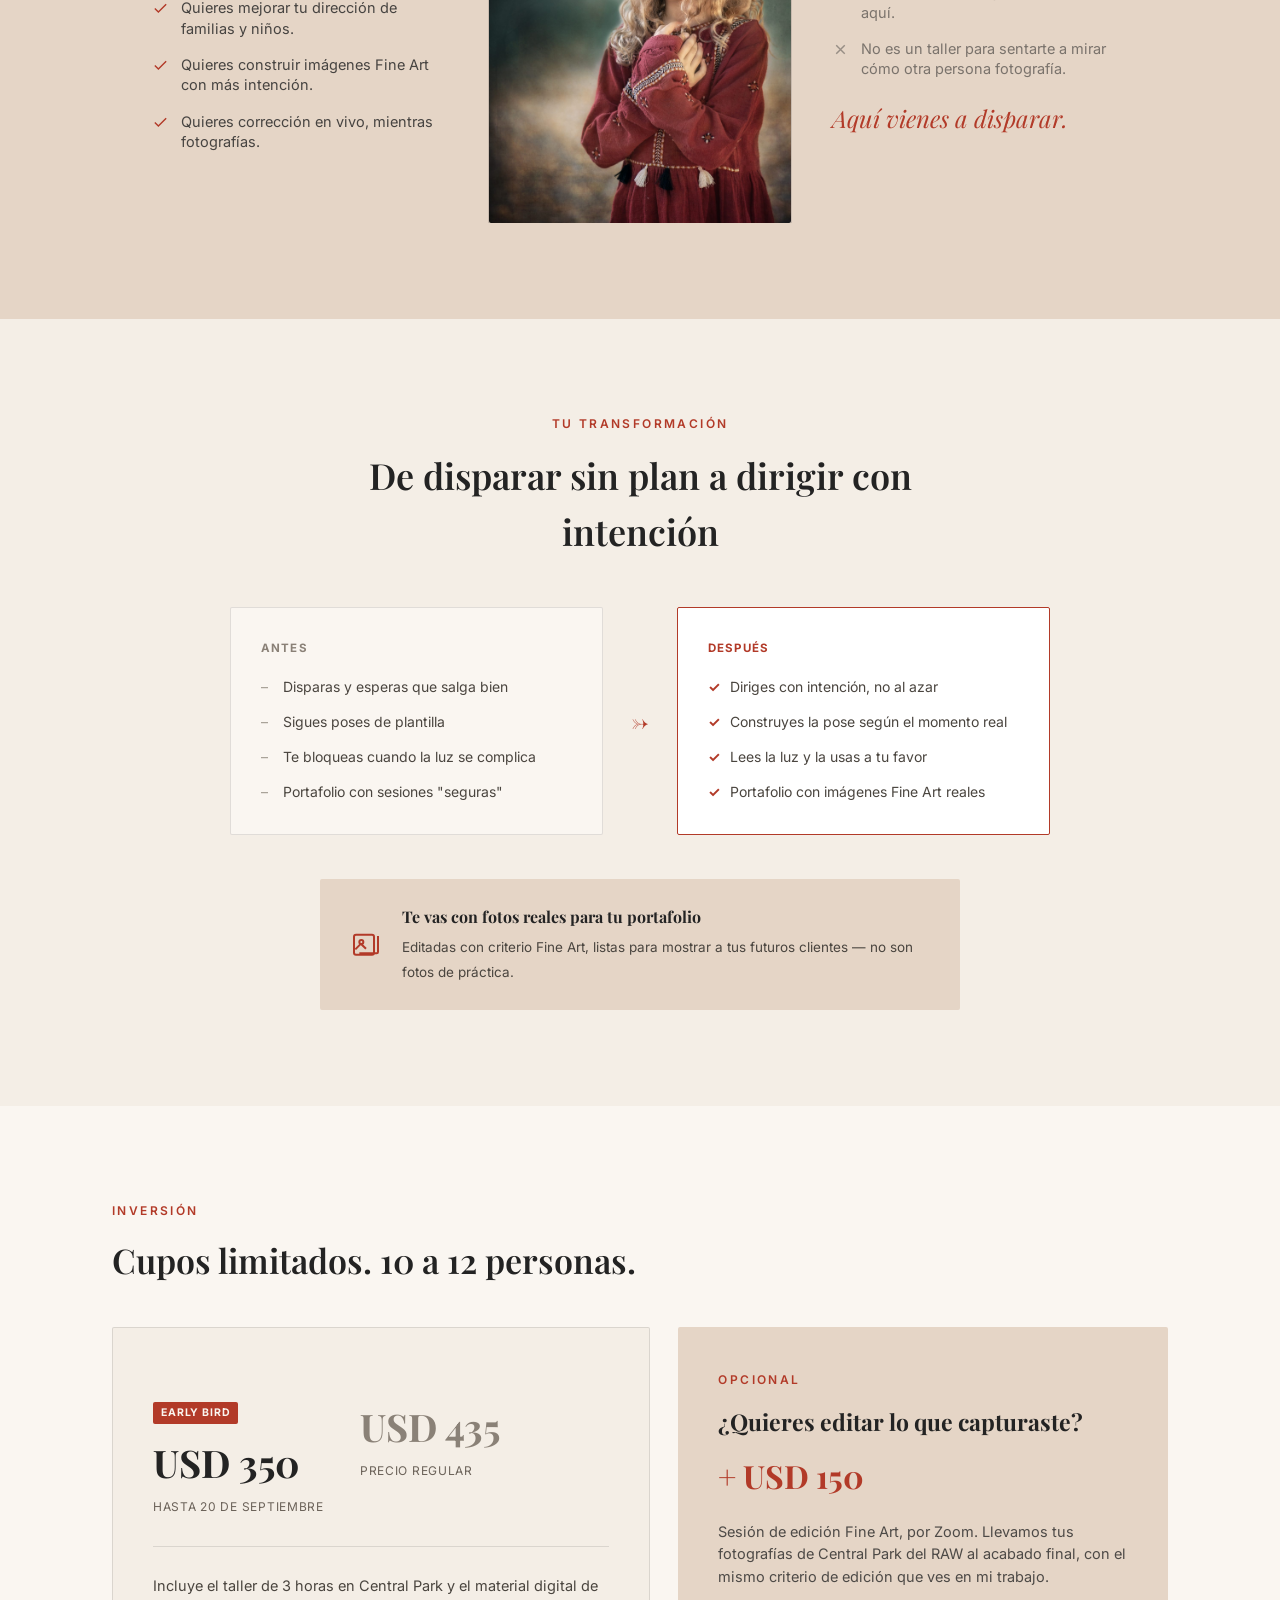
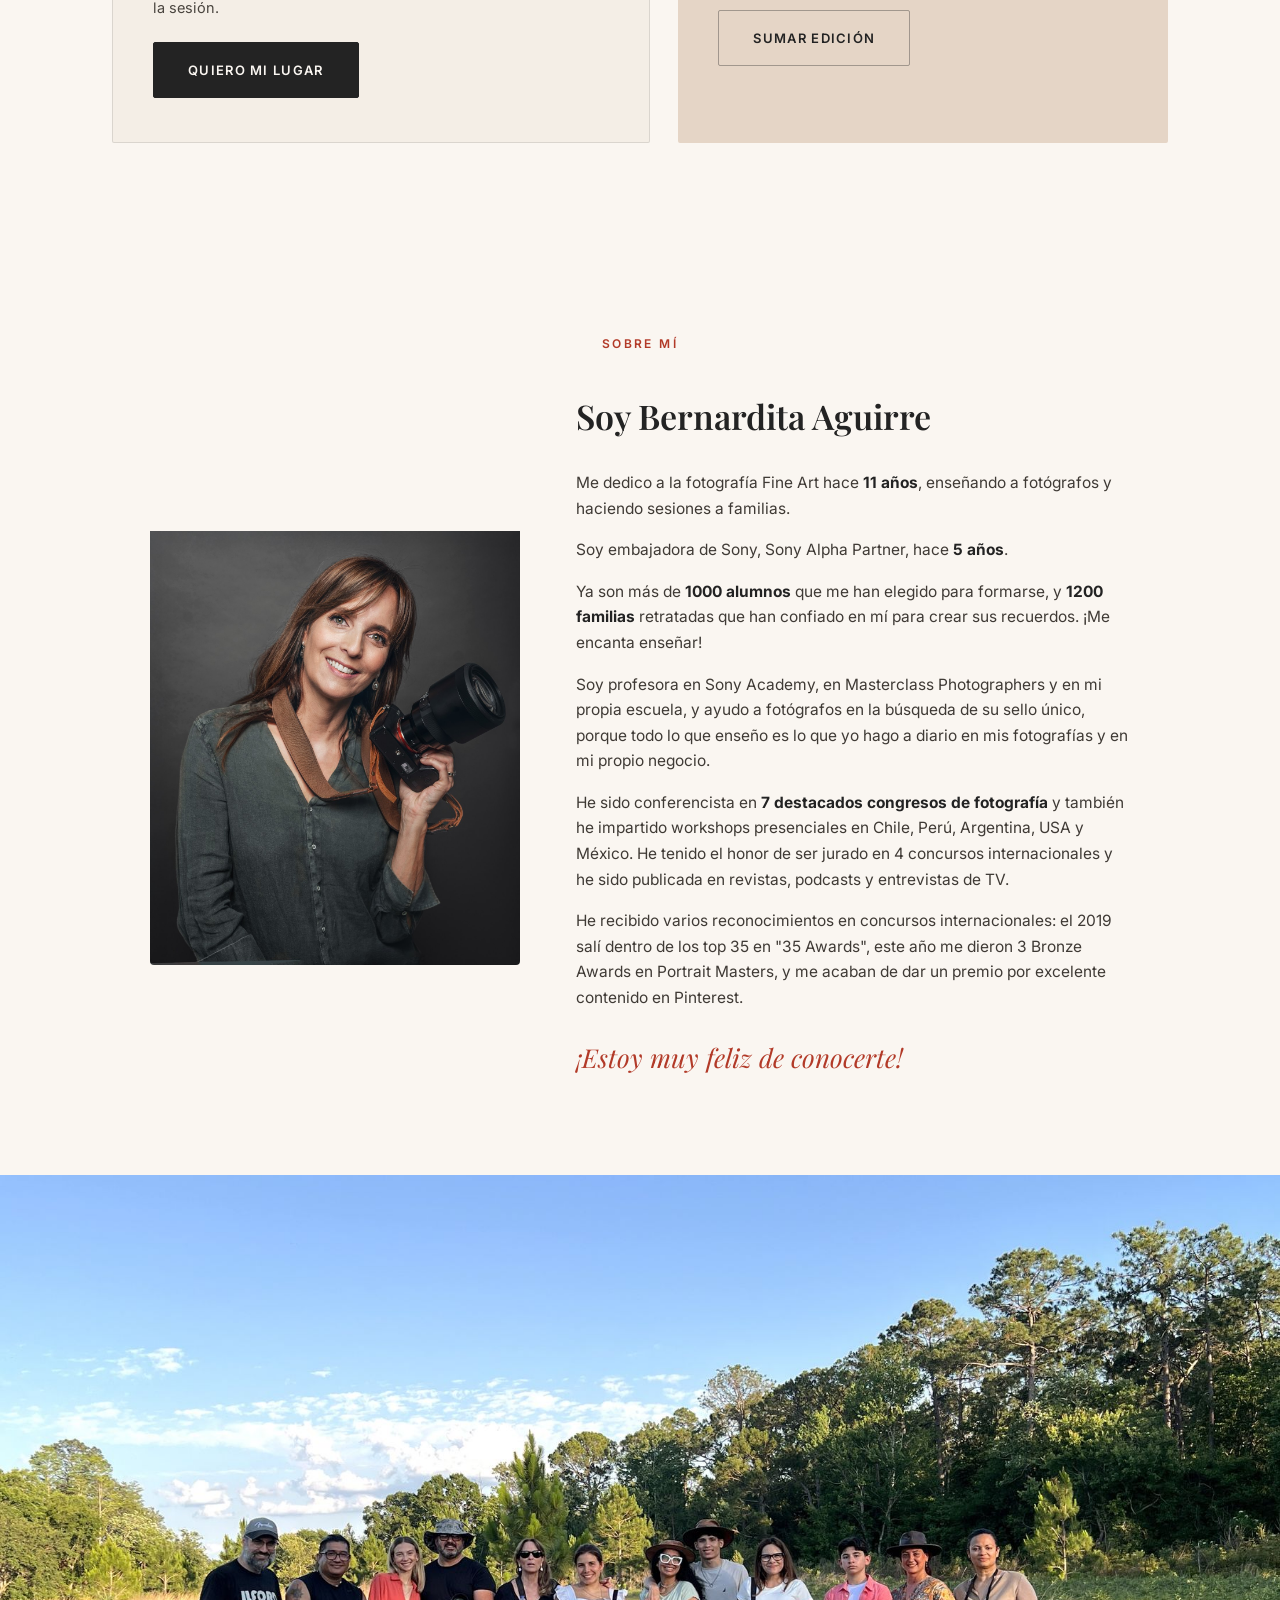
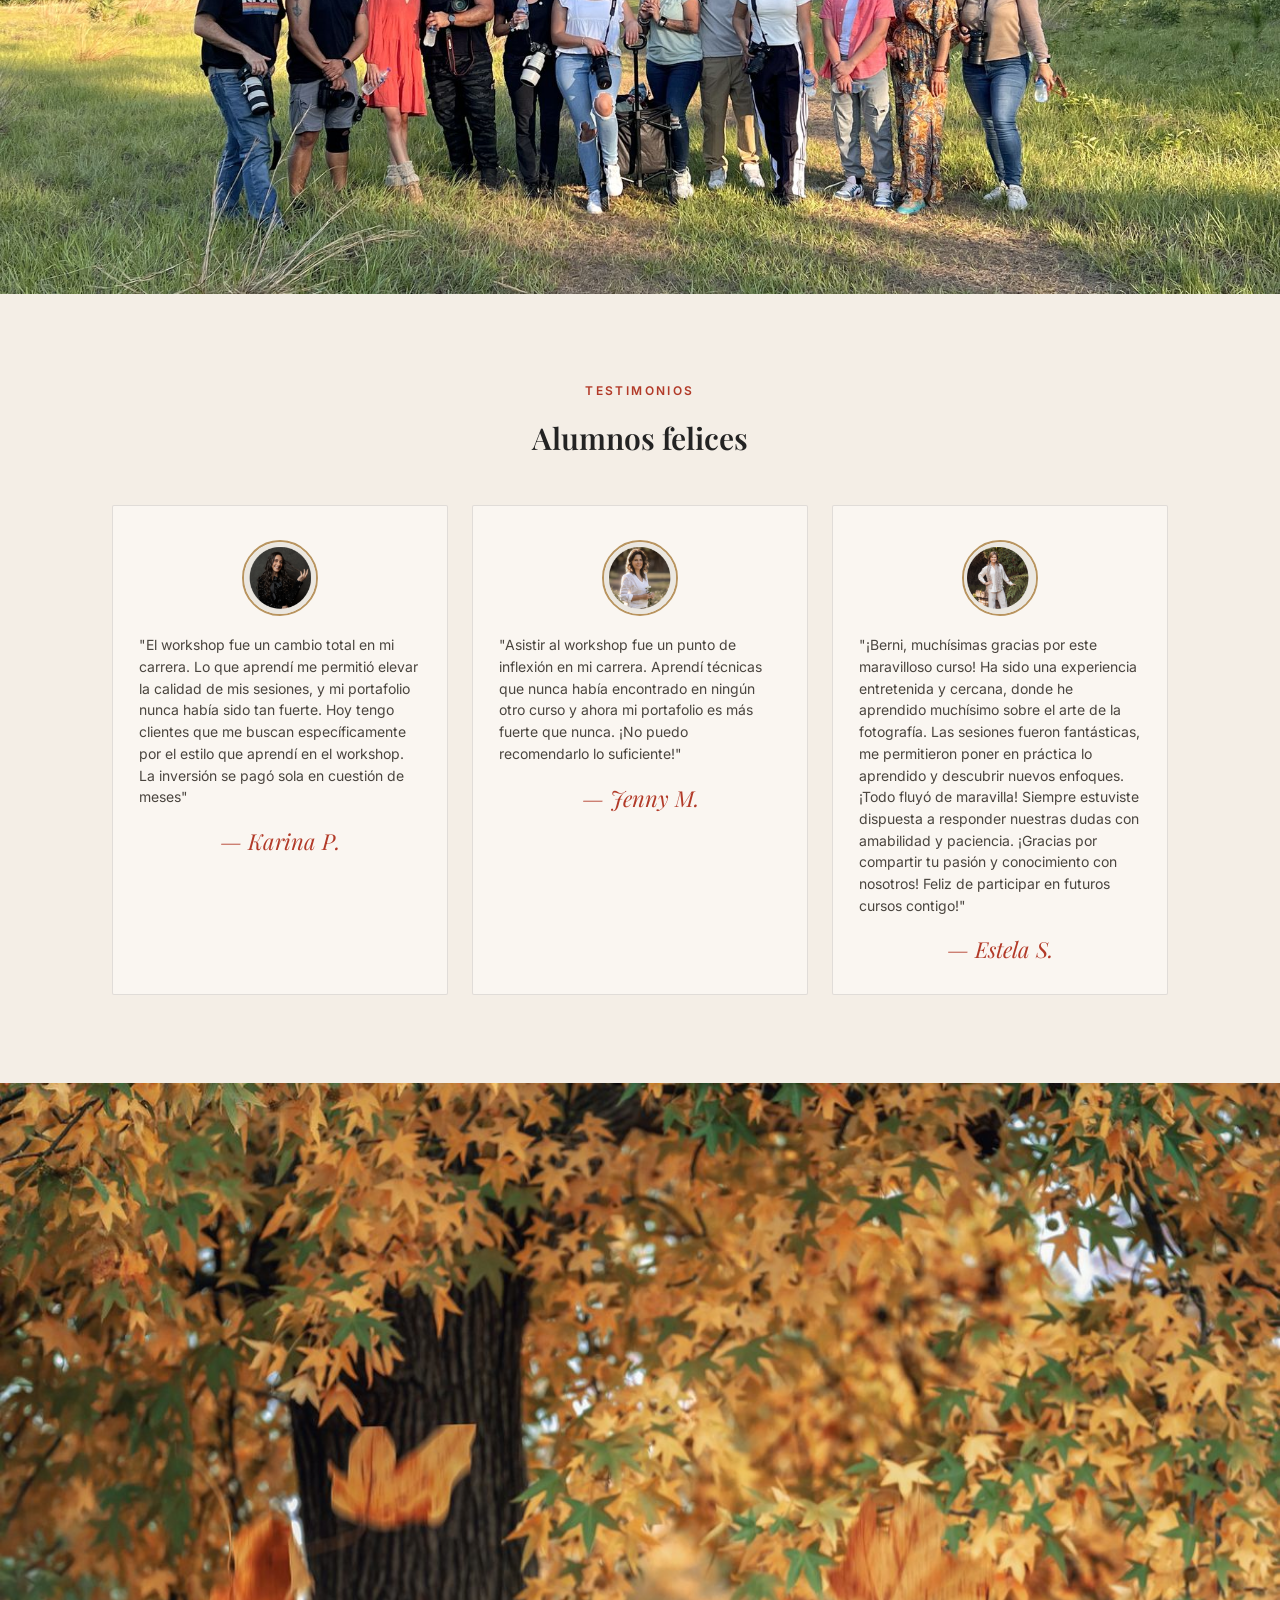
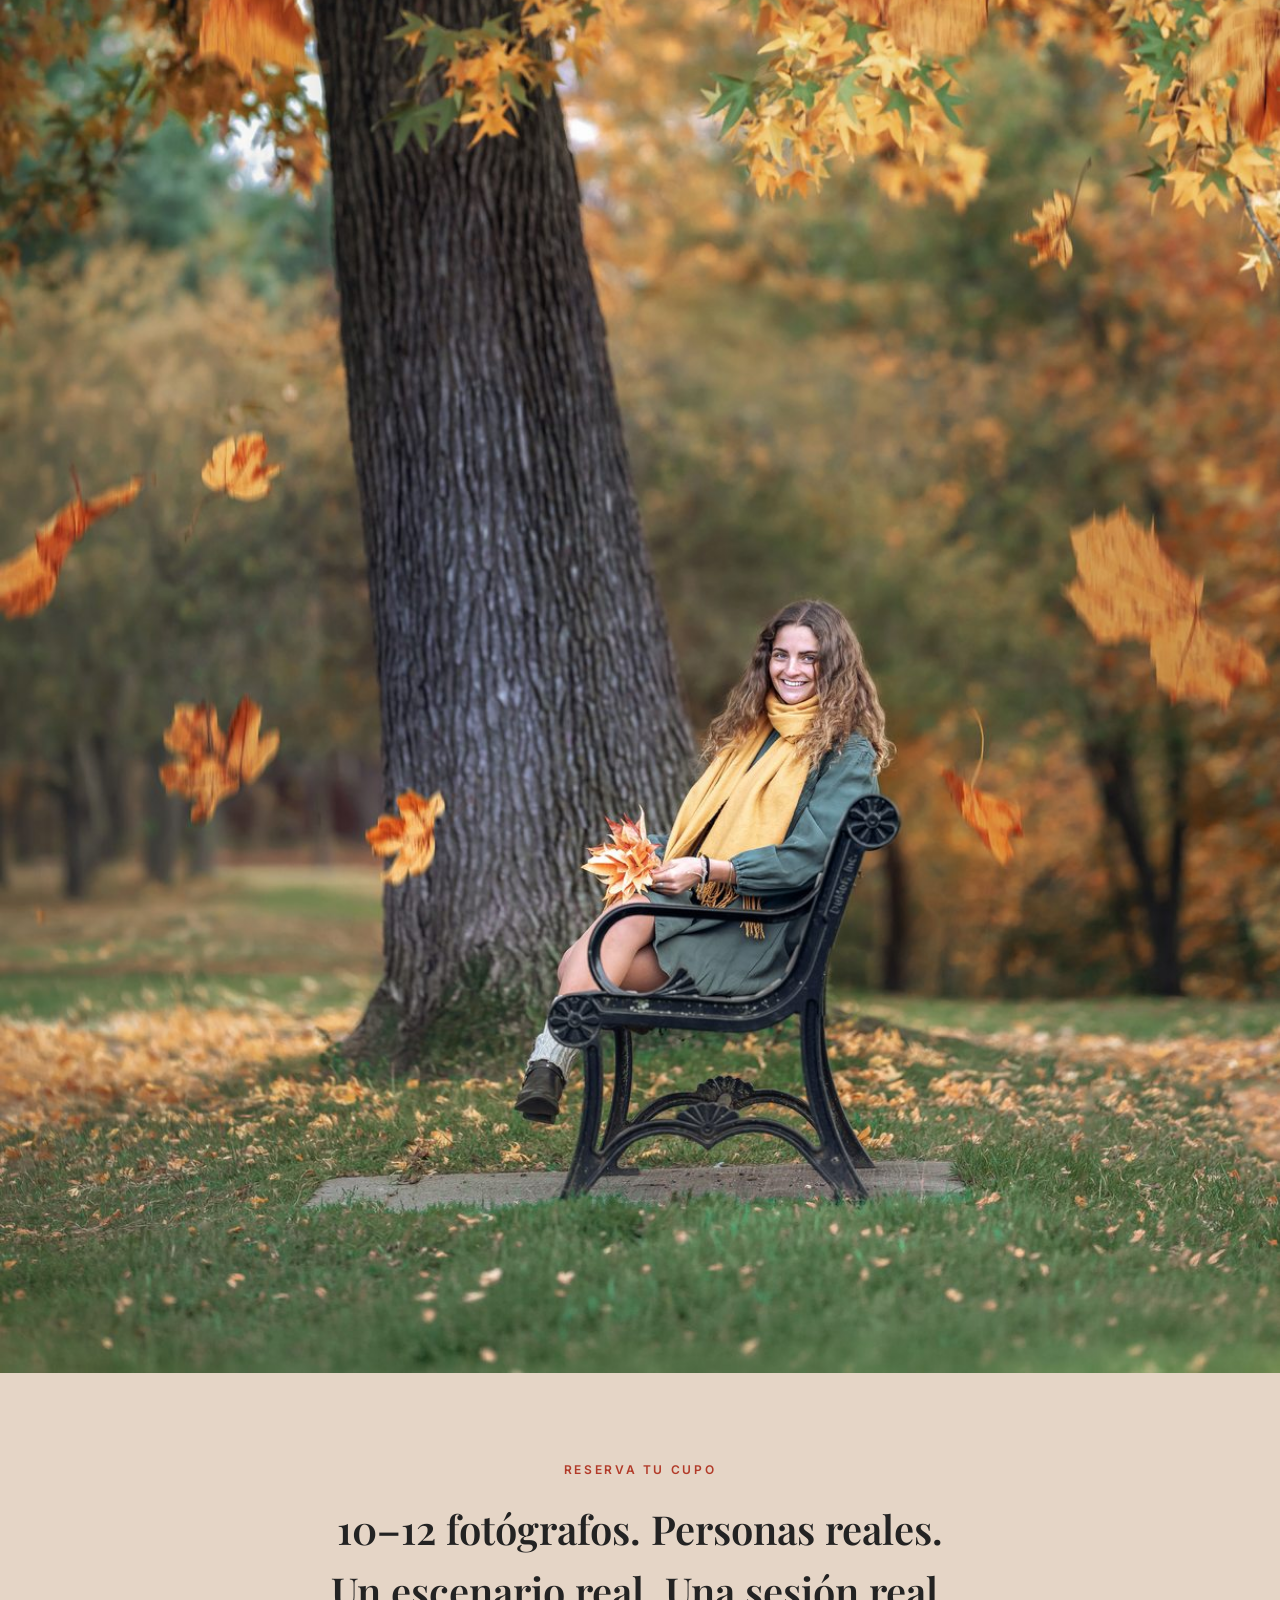
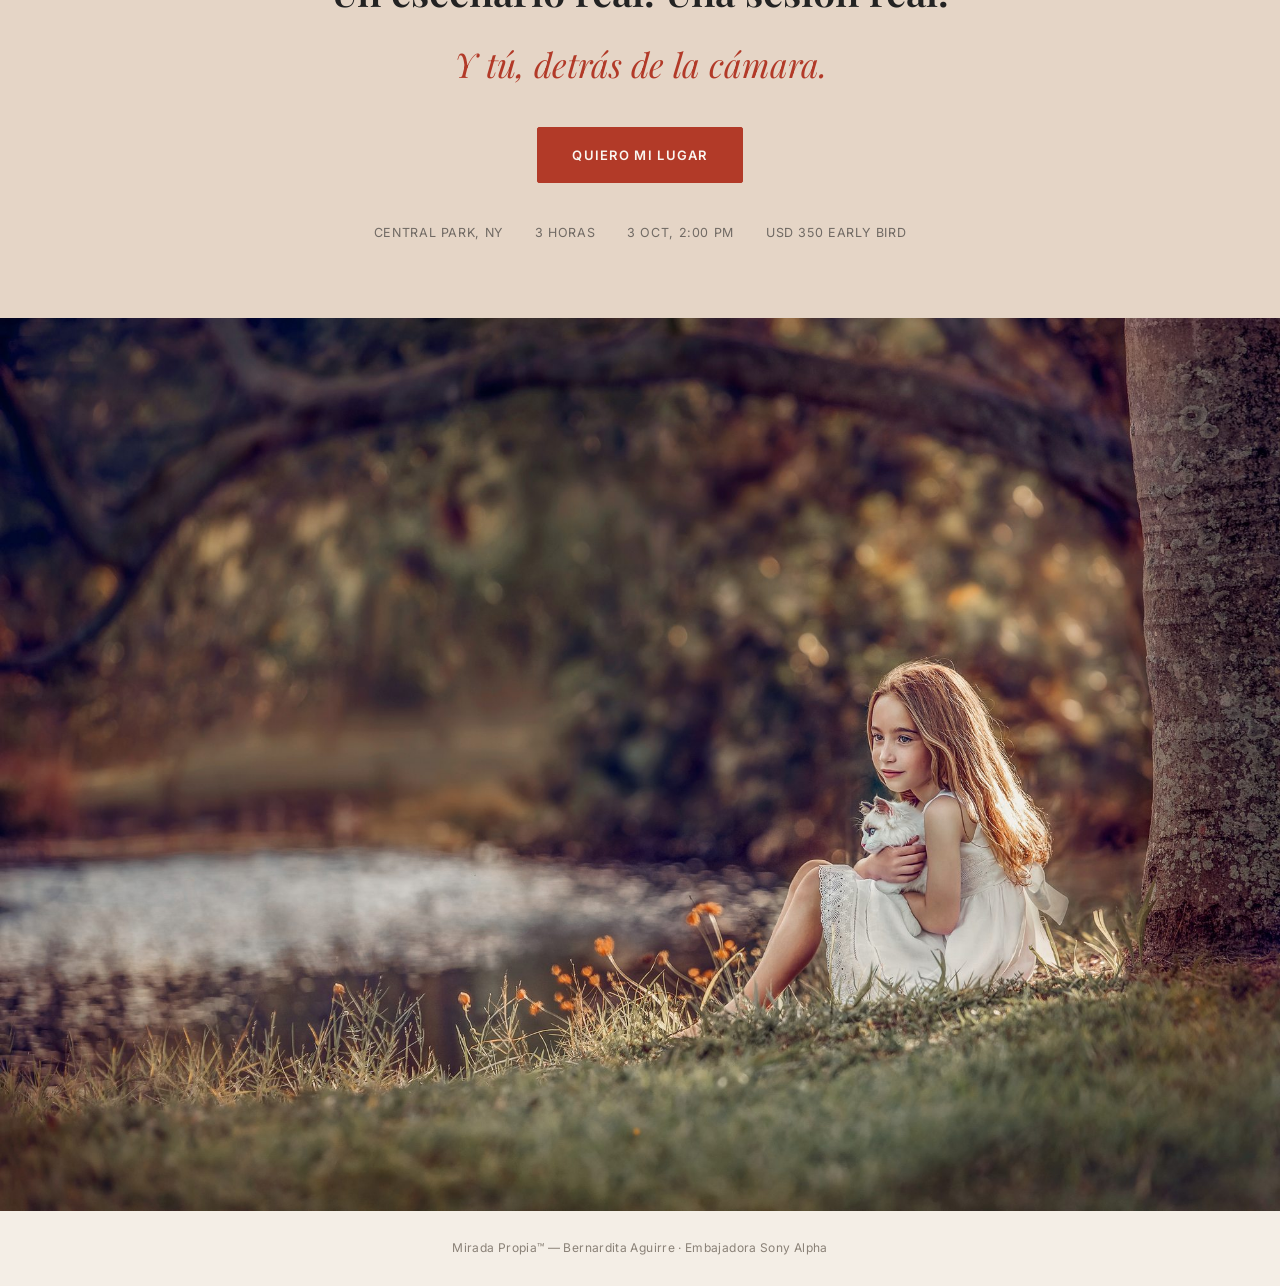
==== commit ff77de87: "Agregar ubicación y fecha de vuelta al hero (se habían perdido en el rediseño) Co-Authored-By: Claud" ====
--- a/index.html
+++ b/index.html
@@ -53,12 +53,16 @@
           <p class="hero-sub">Diriges. Disparas. Aprendes a ver, trabajando con personas normales, no modelos.</p>
           <div class="hero-stats">
             <div class="ho-stat">
+              <svg viewBox="0 0 24 24" fill="none" stroke="currentColor" stroke-width="1.5"><path d="M12 22s7-6.5 7-12a7 7 0 1 0-14 0c0 5.5 7 12 7 12z"/><circle cx="12" cy="10" r="2.5"/></svg>
+              <span>Central Park, NY</span>
+            </div>
+            <div class="ho-stat">
+              <svg viewBox="0 0 24 24" fill="none" stroke="currentColor" stroke-width="1.5"><rect x="3" y="5" width="18" height="16" rx="1.5"/><path d="M3 10h18M8 3v4M16 3v4"/></svg>
+              <span>3 oct 2026</span>
+            </div>
+            <div class="ho-stat">
               <svg viewBox="0 0 24 24" fill="none" stroke="currentColor" stroke-width="1.5"><circle cx="12" cy="12" r="9"/><path d="M12 7v5l3 3"/></svg>
               <span>3 horas</span>
-            </div>
-            <div class="ho-stat">
-              <svg viewBox="0 0 24 24" fill="none" stroke="currentColor" stroke-width="1.5"><circle cx="8" cy="9" r="3"/><circle cx="17" cy="10" r="2.4"/><path d="M2 20c0-3.3 2.7-6 6-6s6 2.7 6 6M14.5 14.3c2.6.2 4.5 2.3 4.5 5"/></svg>
-              <span>Personas reales</span>
             </div>
             <div class="ho-stat">
               <svg viewBox="0 0 24 24" fill="none" stroke="currentColor" stroke-width="1.5"><rect x="3" y="7" width="18" height="13" rx="2"/><path d="M8 7l1.5-3h5L16 7"/><circle cx="12" cy="13.5" r="3.5"/></svg>
--- a/styles.css
+++ b/styles.css
@@ -201,7 +201,7 @@
   padding:0 0 0 clamp(24px,6vw,80px);
 }
 .hero-overlay-panel{max-width:460px;}
-.hero-overlay-panel .eyebrow{color:var(--terracotta); text-shadow:0 1px 10px rgba(0,0,0,.35);}
+.hero-overlay-panel .eyebrow{color:var(--cream); text-shadow:0 2px 10px rgba(0,0,0,.6);}
 .hero-rule{width:48px; height:2px; background:var(--terracotta); margin:18px 0 20px;}
 .hero-overlay-panel h1{
   font-family:var(--serif);
@@ -907,8 +907,7 @@
 .whatsapp-float svg{width:28px; height:28px; fill:#fff;}
 
 @media (max-width:860px){
-  .hero-band .ph{height:auto; min-height:0; max-height:none;}
-  .hero-band .ph img{position:static; height:auto; object-fit:initial;}
+  .hero-band .ph{height:auto; min-height:640px; max-height:none;}
   .hero-overlay{position:absolute; align-items:flex-end; padding:0 0 32px;}
   .hero-overlay .wrap{padding-left:22px; padding-right:22px;}
   .hero-overlay-panel{max-width:100%;}
@@ -922,6 +921,8 @@
   .transform-grid{grid-template-columns:1fr; gap:14px; max-width:420px;}
   .transform-arrow{transform:rotate(90deg); text-align:center;}
   .transform-highlight{flex-direction:column; text-align:center; gap:12px;}
+  .bio-split{grid-template-columns:1fr; gap:28px;}
+  .bio-split .ph{aspect-ratio:4/3; max-width:320px; margin:0 auto;}
   .price-grid{grid-template-columns:1fr;}
   .wrap{padding:0 22px;}
   .section{padding:64px 0;}
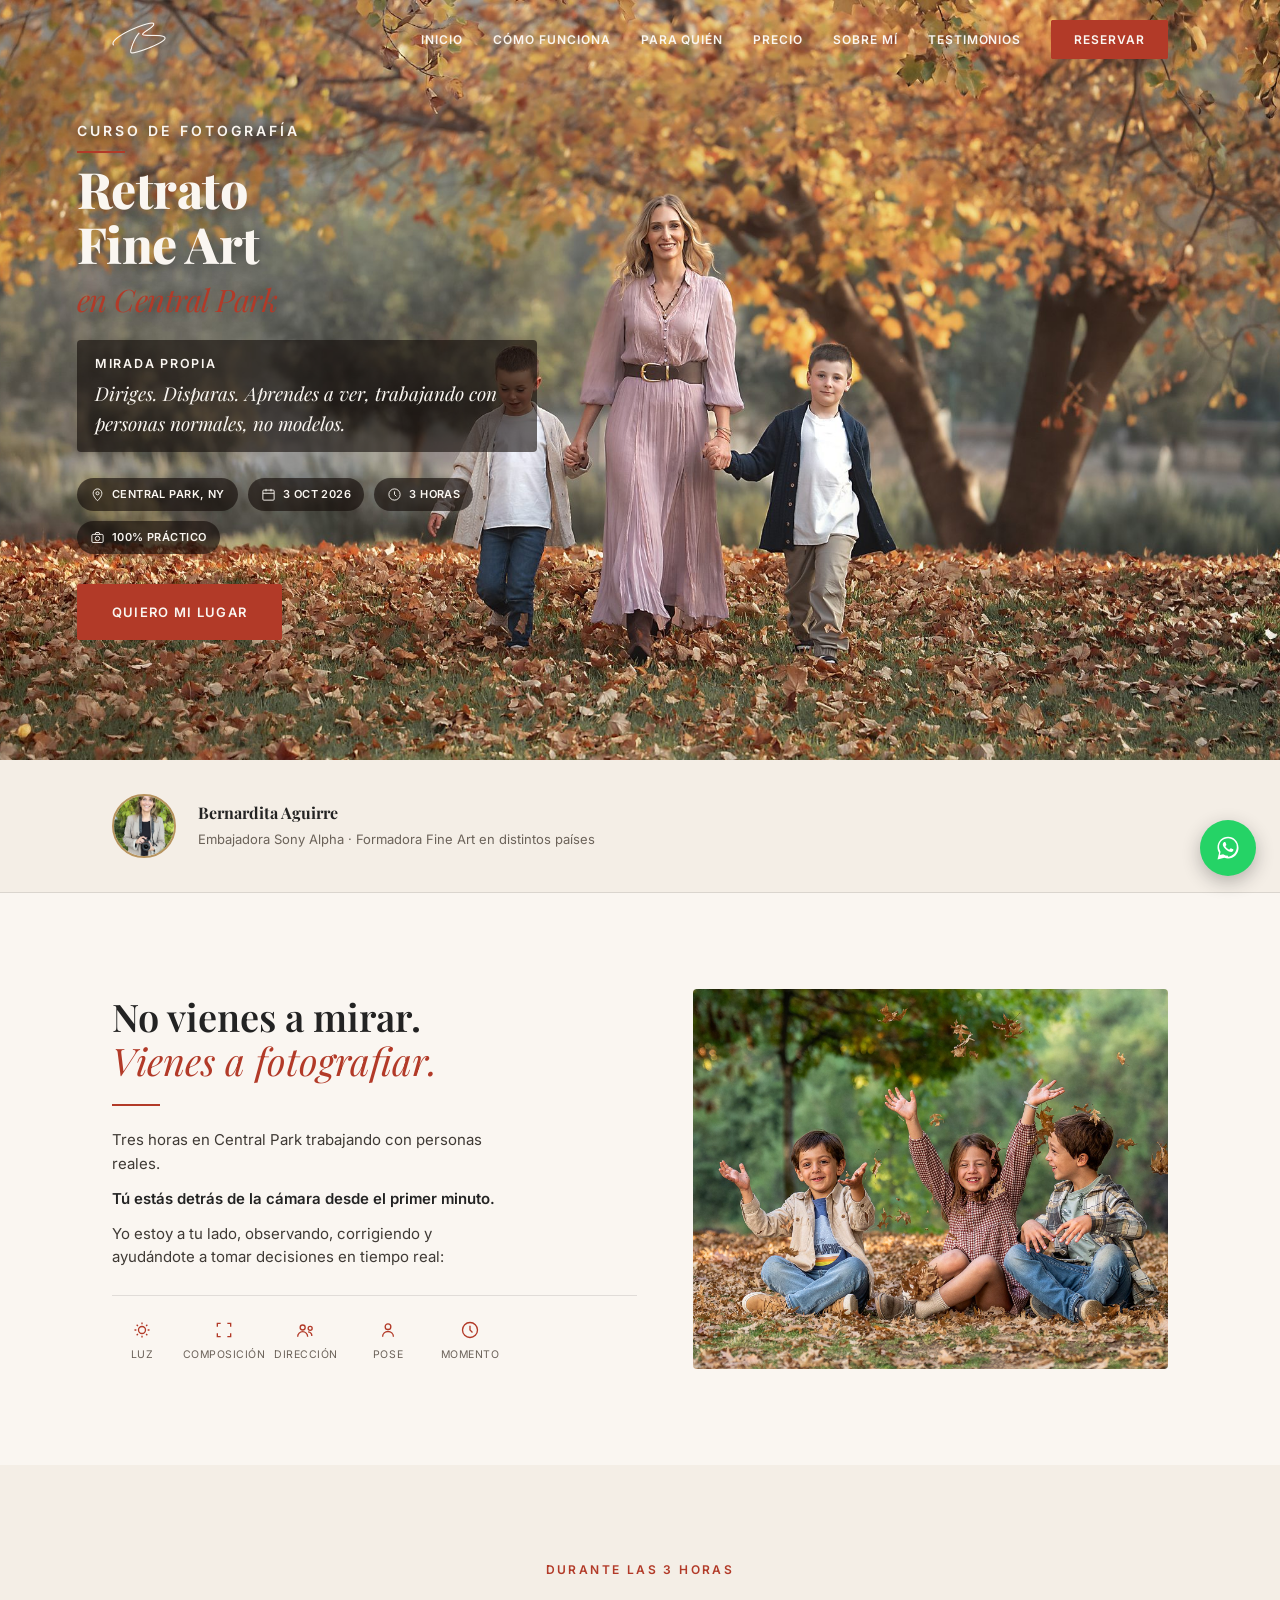
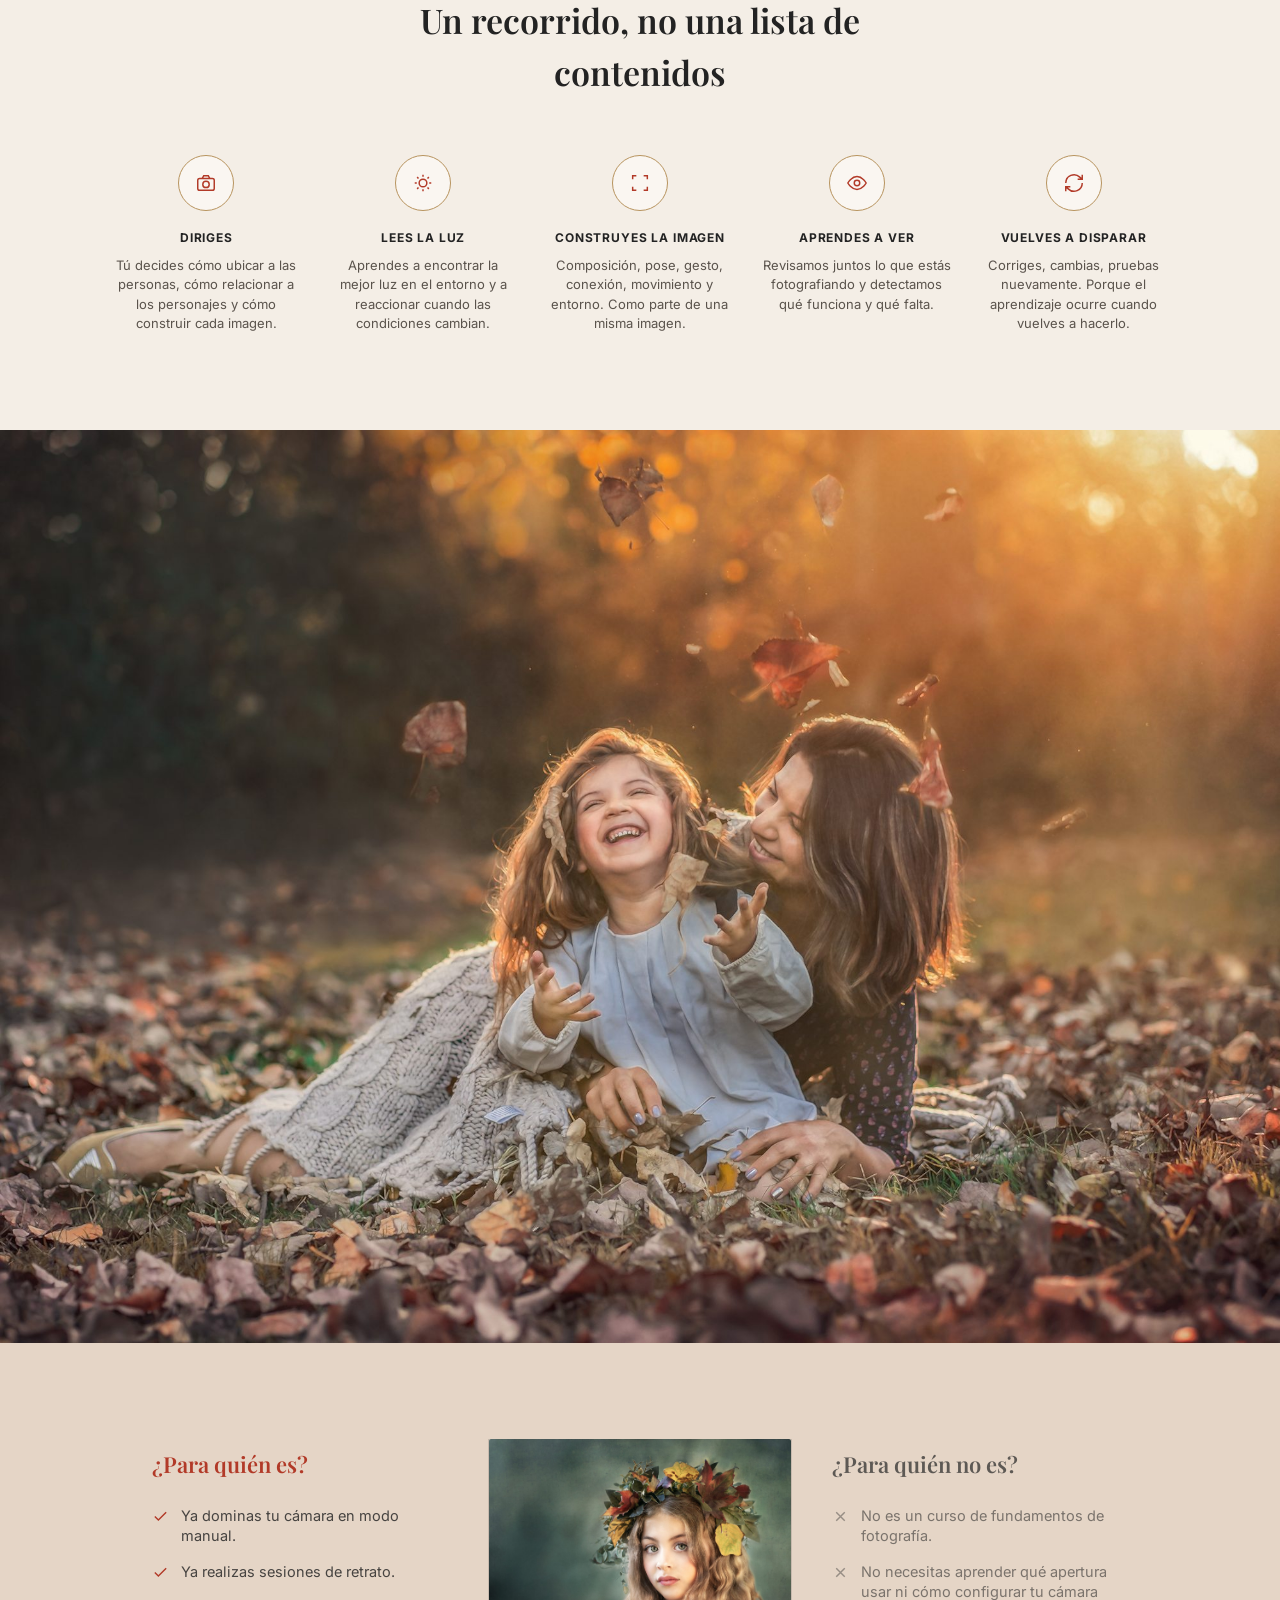
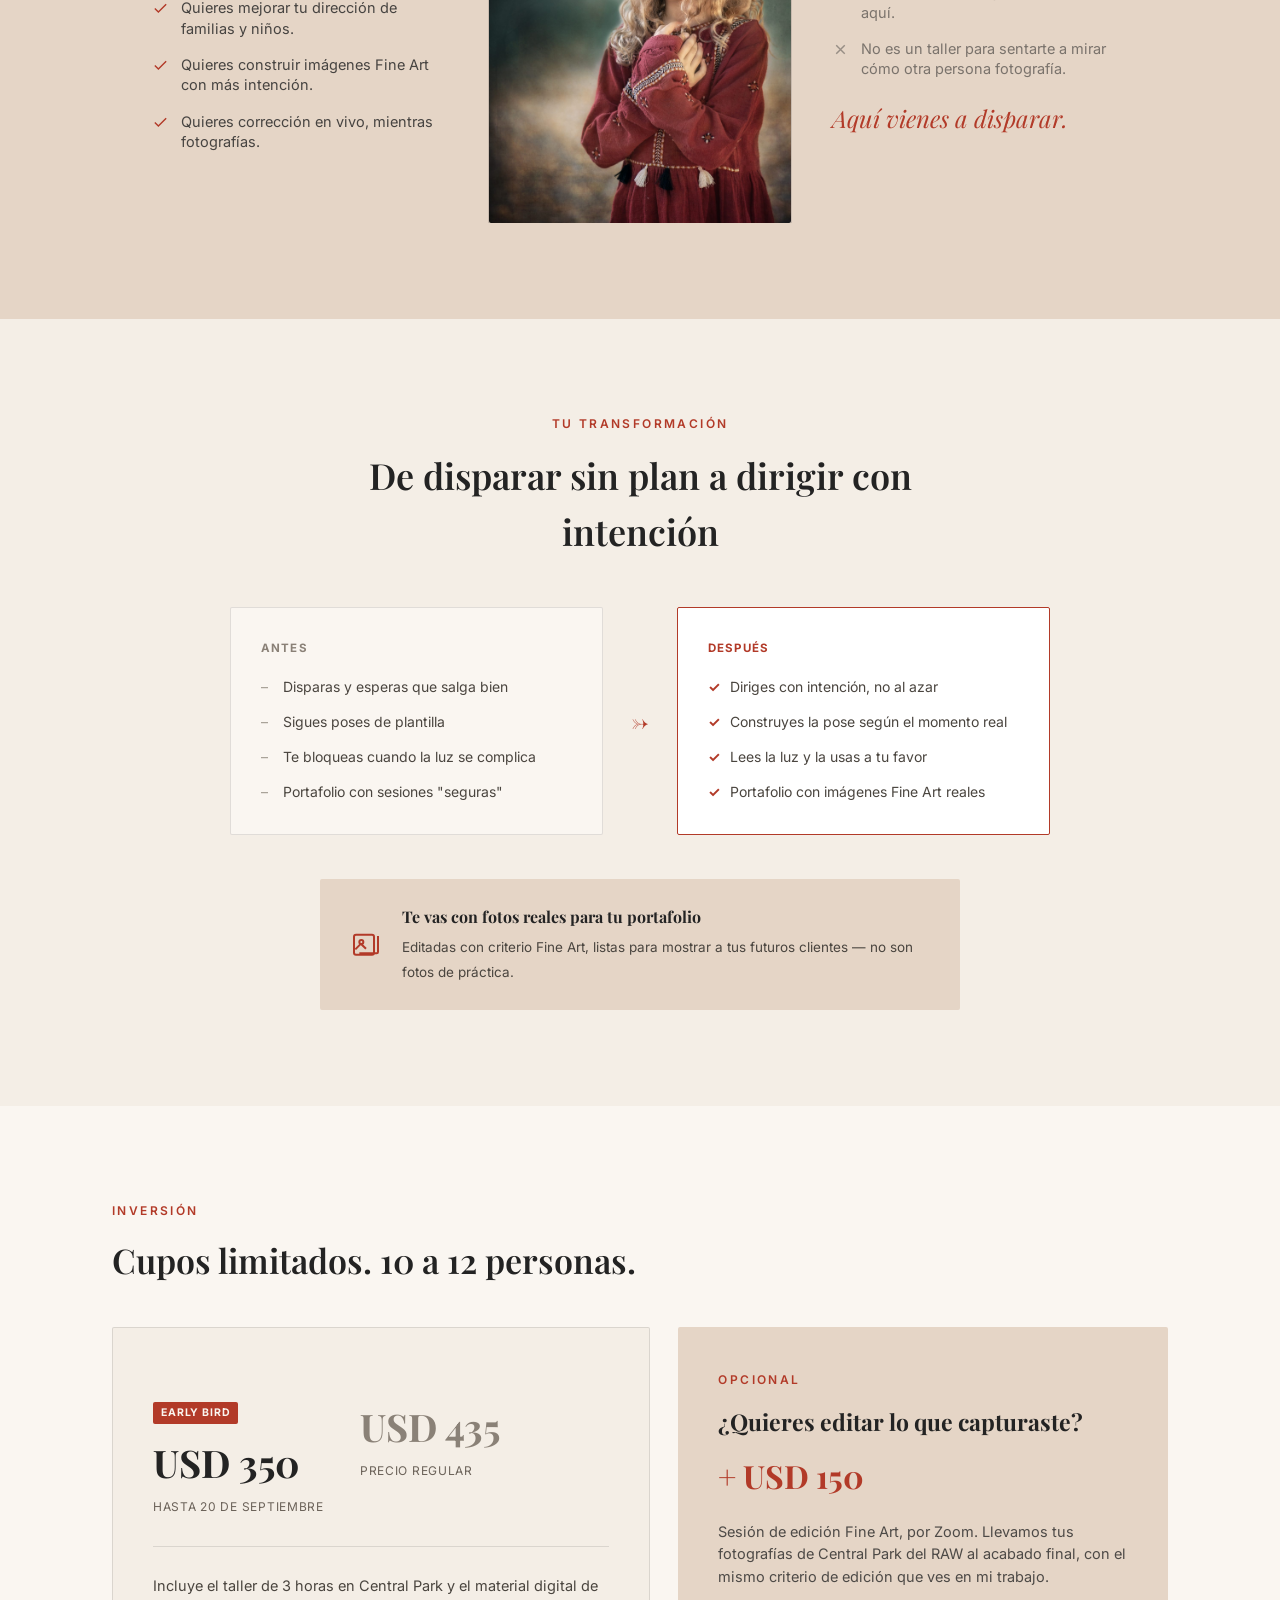
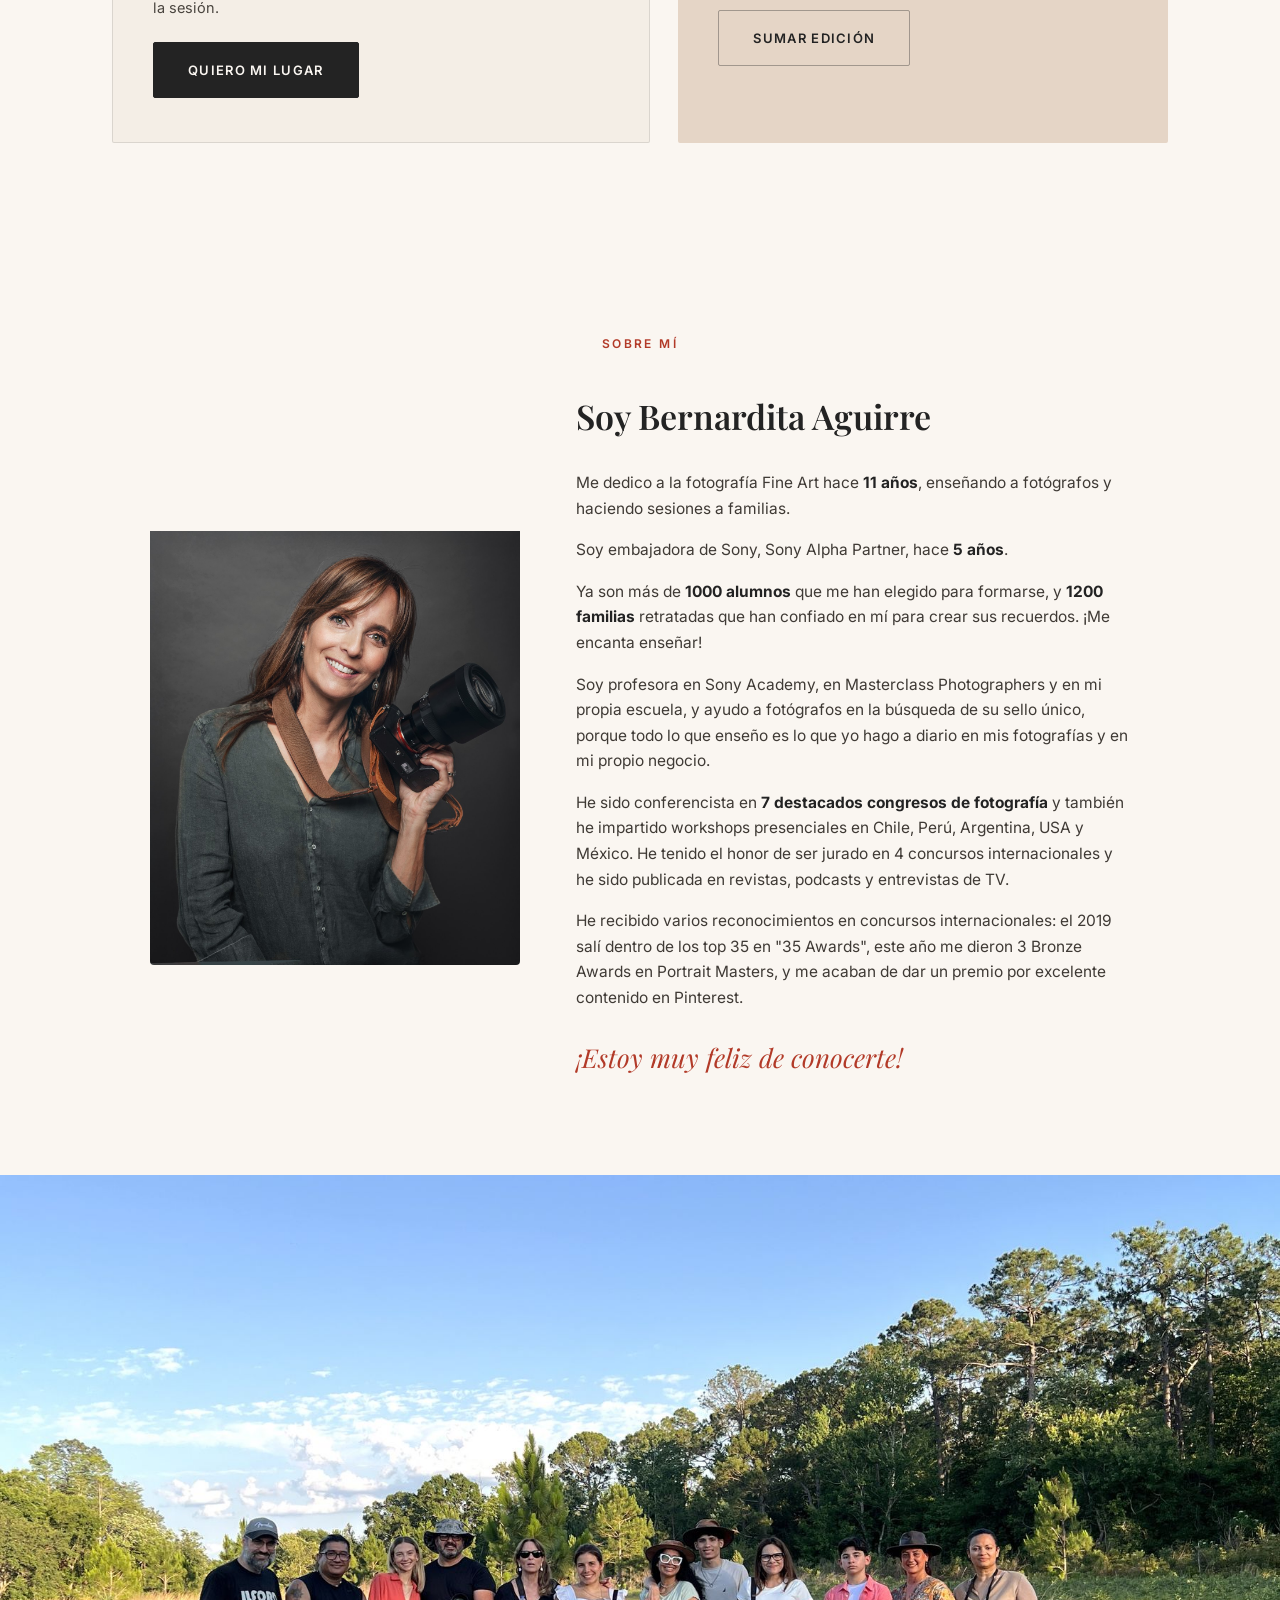
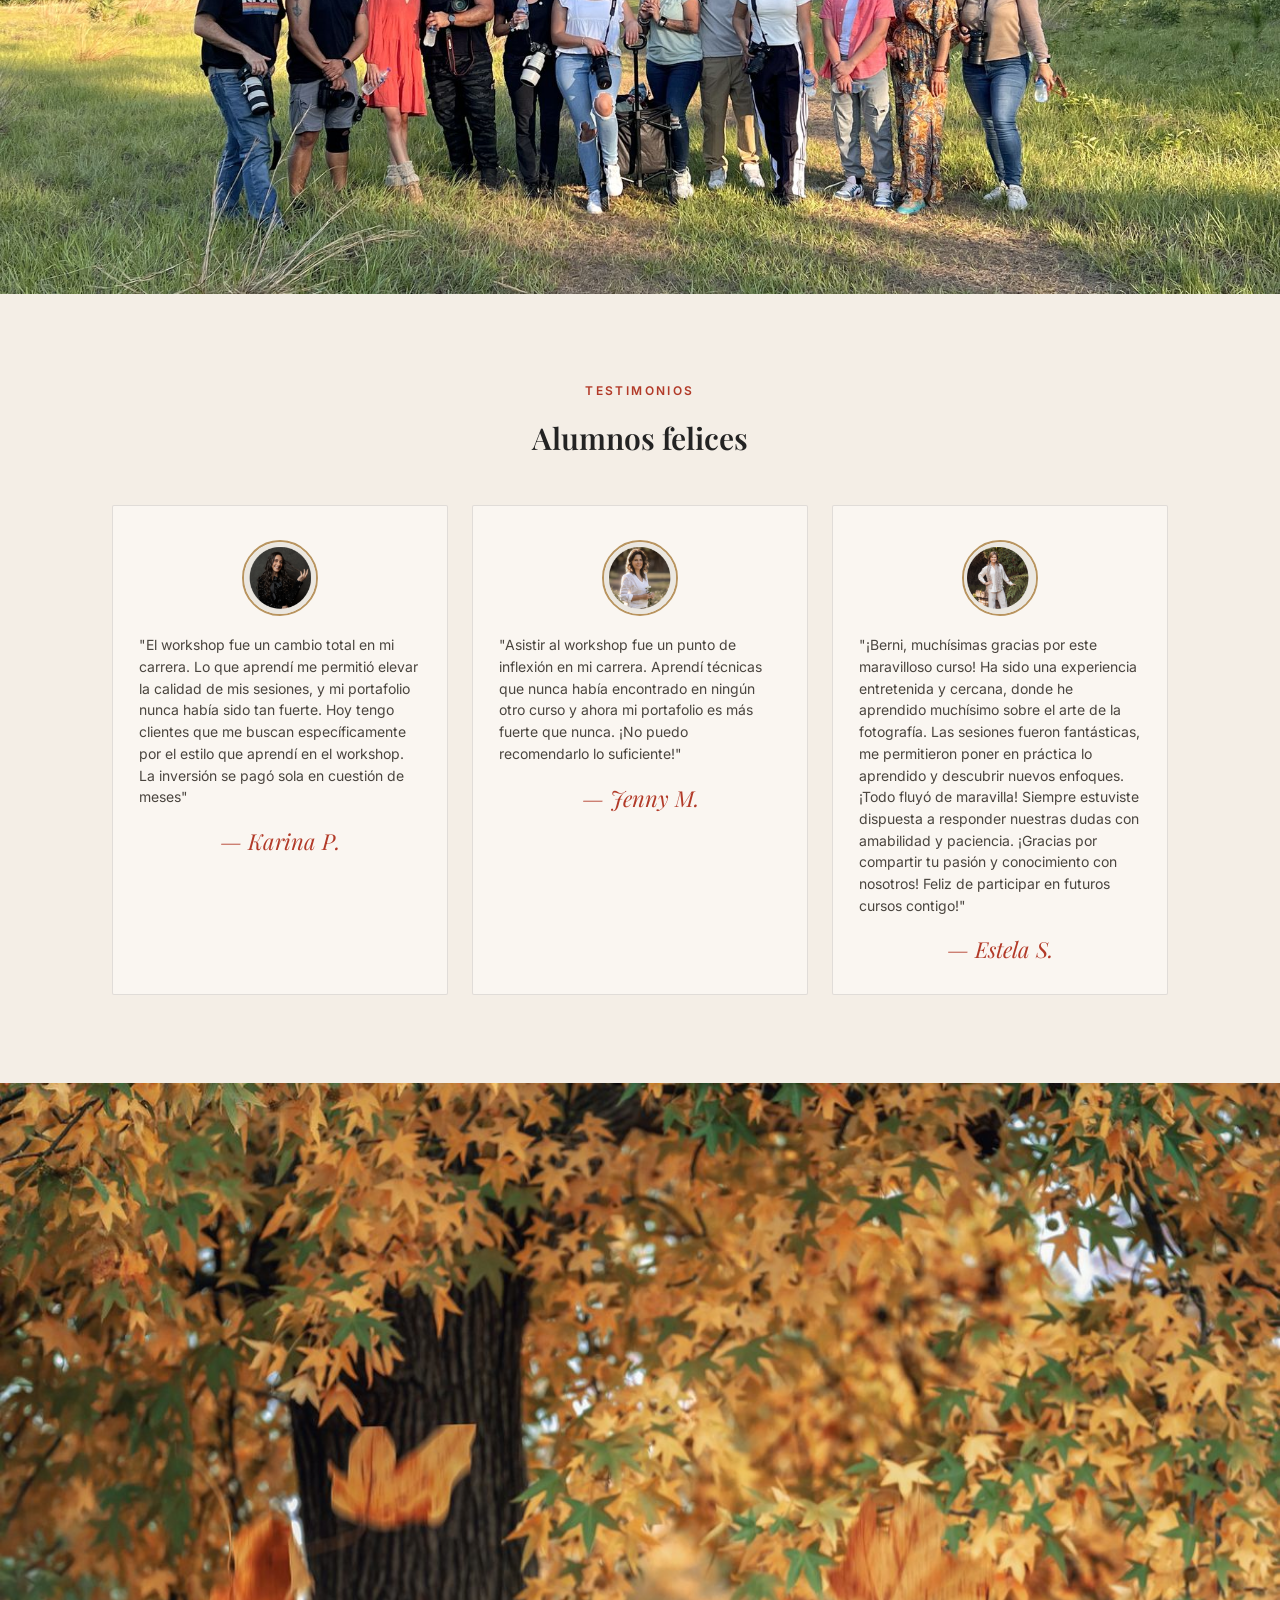
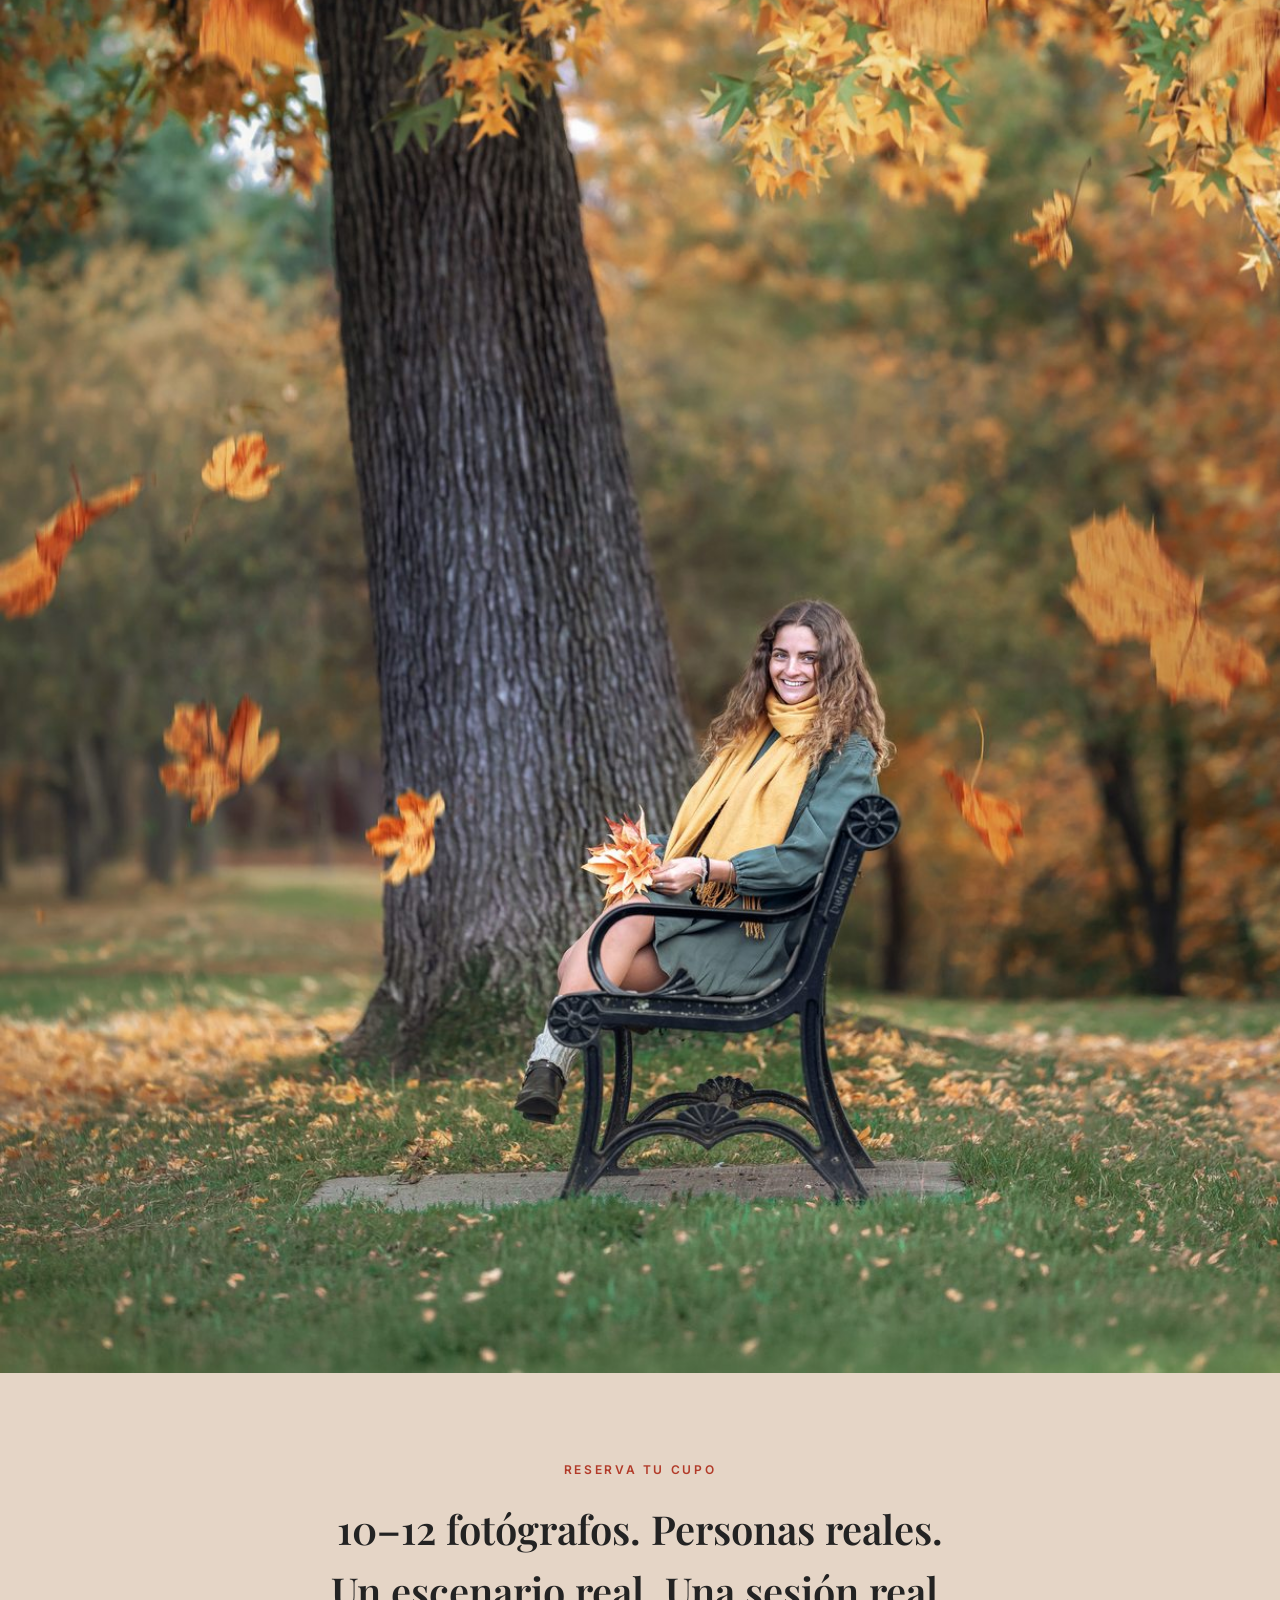
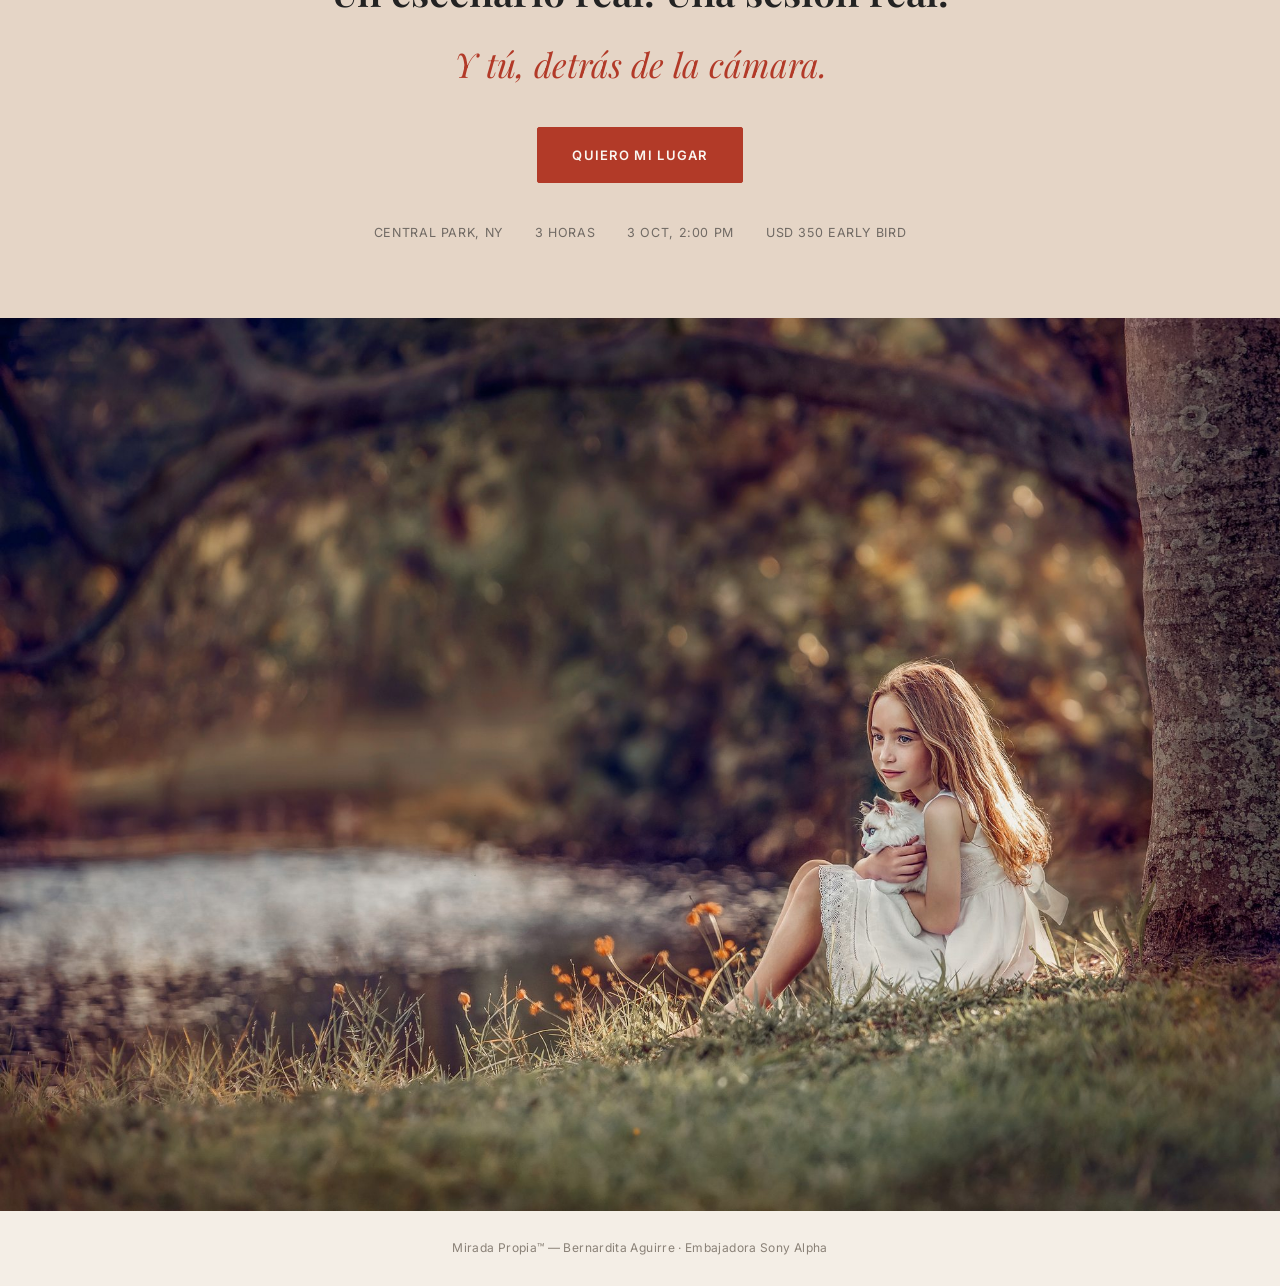
==== commit 3e52a963: "Dar fondo propio a 'Mirada Propia' y la bajada del hero para que se lean siempre Co-Authored-By: Cla" ====
--- a/index.html
+++ b/index.html
@@ -49,8 +49,10 @@
           <div class="eyebrow">Curso de Fotografía</div>
           <div class="hero-rule"></div>
           <h1>Retrato<br>Fine Art<em>en Central Park</em></h1>
-          <div class="hero-tag">Mirada Propia</div>
-          <p class="hero-sub">Diriges. Disparas. Aprendes a ver, trabajando con personas normales, no modelos.</p>
+          <div class="hero-tagline-box">
+            <div class="hero-tag">Mirada Propia</div>
+            <p class="hero-sub">Diriges. Disparas. Aprendes a ver, trabajando con personas normales, no modelos.</p>
+          </div>
           <div class="hero-stats">
             <div class="ho-stat">
               <svg viewBox="0 0 24 24" fill="none" stroke="currentColor" stroke-width="1.5"><path d="M12 22s7-6.5 7-12a7 7 0 1 0-14 0c0 5.5 7 12 7 12z"/><circle cx="12" cy="10" r="2.5"/></svg>
--- a/styles.css
+++ b/styles.css
@@ -201,8 +201,8 @@
   padding:0 0 0 clamp(24px,6vw,80px);
 }
 .hero-overlay-panel{max-width:460px;}
-.hero-overlay-panel .eyebrow{color:var(--cream); text-shadow:0 2px 10px rgba(0,0,0,.6);}
-.hero-rule{width:48px; height:2px; background:var(--terracotta); margin:18px 0 20px;}
+.hero-overlay-panel .eyebrow{color:var(--cream); font-size:14px; text-shadow:0 2px 10px rgba(0,0,0,.6);}
+.hero-rule{width:48px; height:2px; background:var(--terracotta); margin:10px 0 8px;}
 .hero-overlay-panel h1{
   font-family:var(--serif);
   font-weight:800;
@@ -222,6 +222,13 @@
   line-height:1.3;
   margin-top:8px;
 }
+.hero-tagline-box{
+  background:rgba(18,10,7,.6);
+  border-radius:4px;
+  padding:14px 18px;
+  margin-top:20px;
+  display:inline-block;
+}
 .hero-tag{
   font-family:var(--sans);
   font-size:12.5px;
@@ -229,37 +236,37 @@
   letter-spacing:.14em;
   text-transform:uppercase;
   color:var(--cream);
-  margin-top:20px;
-  text-shadow:0 1px 10px rgba(0,0,0,.35);
 }
 .hero-sub{
   font-family:var(--serif);
   font-style:italic;
   color:var(--cream);
   font-size:clamp(16px,1.8vw,19px);
-  margin-top:2px;
-  text-shadow:0 1px 12px rgba(0,0,0,.4);
+  margin-top:6px;
 }
 .hero-stats{
   display:flex;
-  gap:22px;
+  gap:10px;
   flex-wrap:wrap;
   margin:26px 0 30px;
 }
 .ho-stat{
   display:flex;
   align-items:center;
-  gap:8px;
+  gap:7px;
   color:var(--cream);
-  text-shadow:0 1px 8px rgba(0,0,0,.4);
-}
-.ho-stat svg{width:18px; height:18px; flex:none; stroke:var(--cream); filter:drop-shadow(0 1px 6px rgba(0,0,0,.4));}
+  background:rgba(18,10,7,.62);
+  padding:8px 13px;
+  border-radius:20px;
+}
+.ho-stat svg{width:15px; height:15px; flex:none; stroke:var(--cream);}
 .ho-stat span{
   font-family:var(--sans);
-  font-size:11.5px;
-  font-weight:600;
-  letter-spacing:.05em;
-  text-transform:uppercase;
+  font-size:11px;
+  font-weight:600;
+  letter-spacing:.04em;
+  text-transform:uppercase;
+  white-space:nowrap;
 }
 
 /* ---------- SECTION (generic) ---------- */
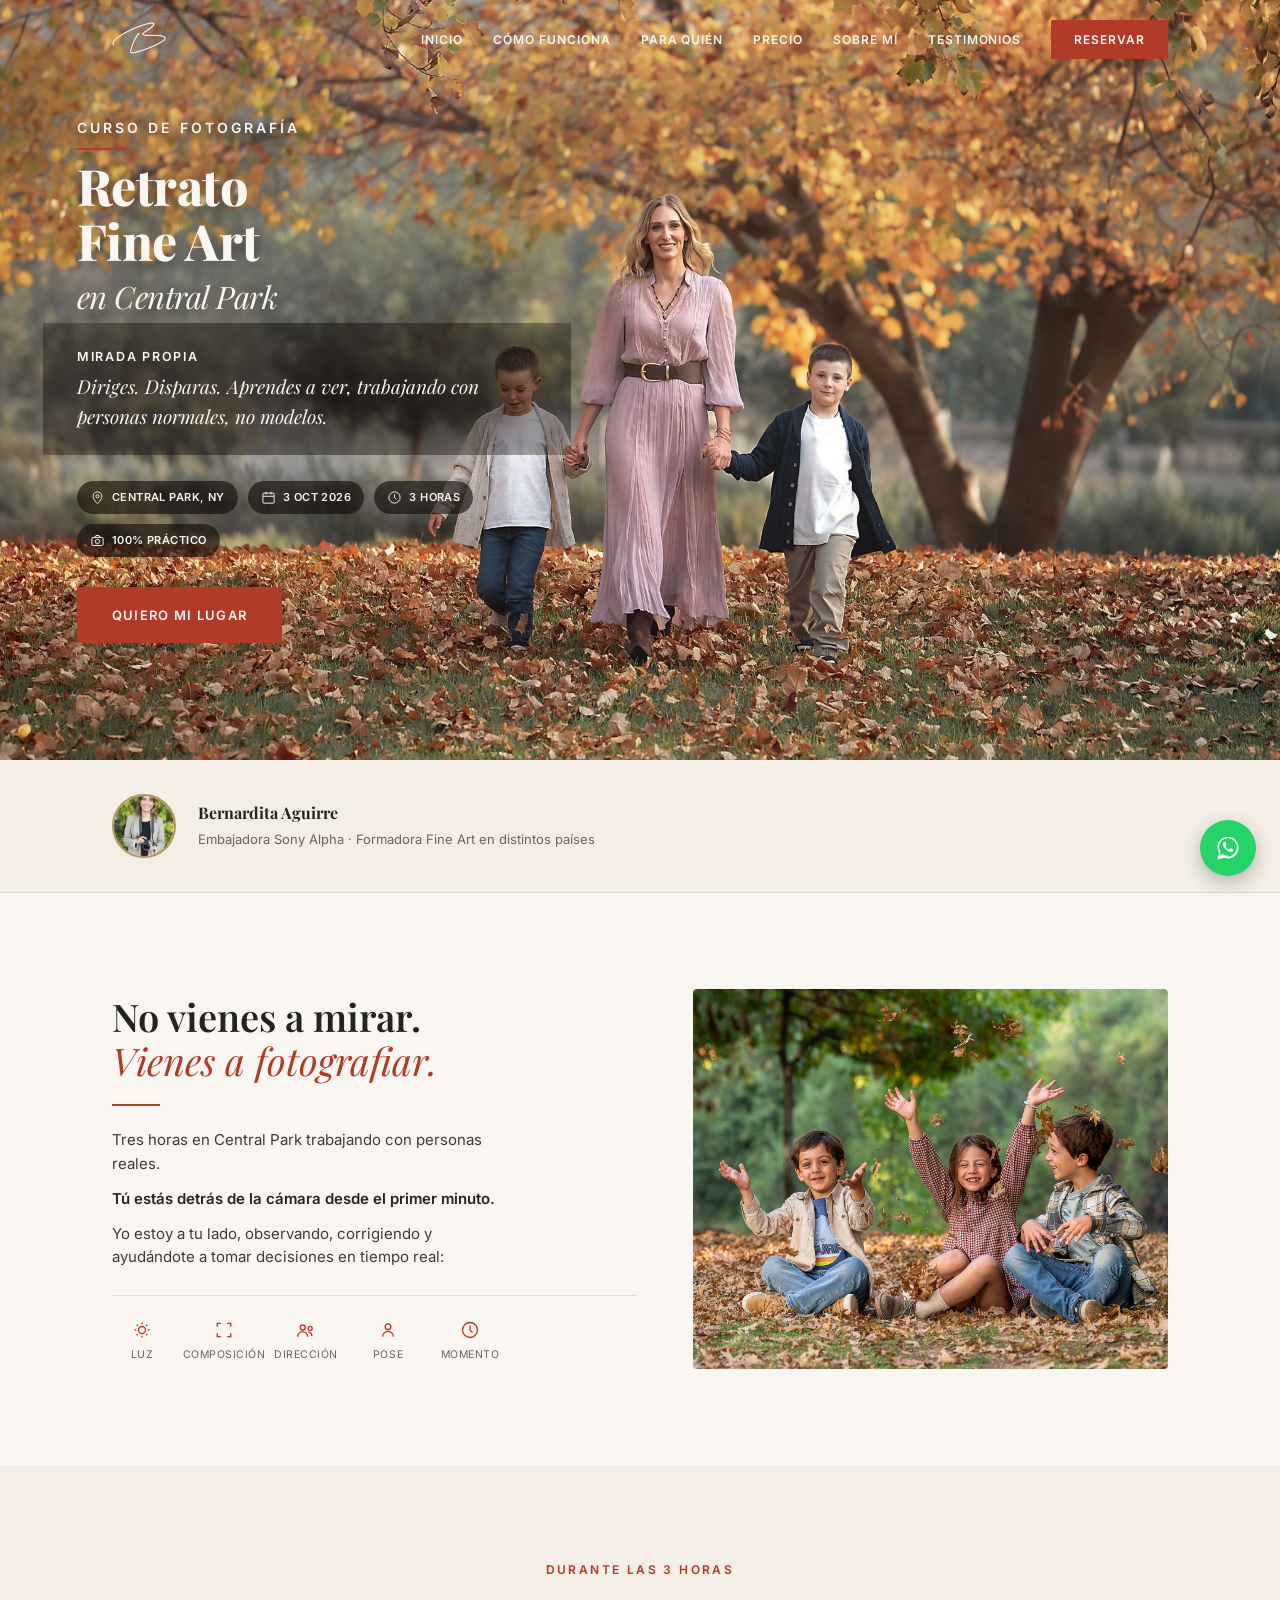
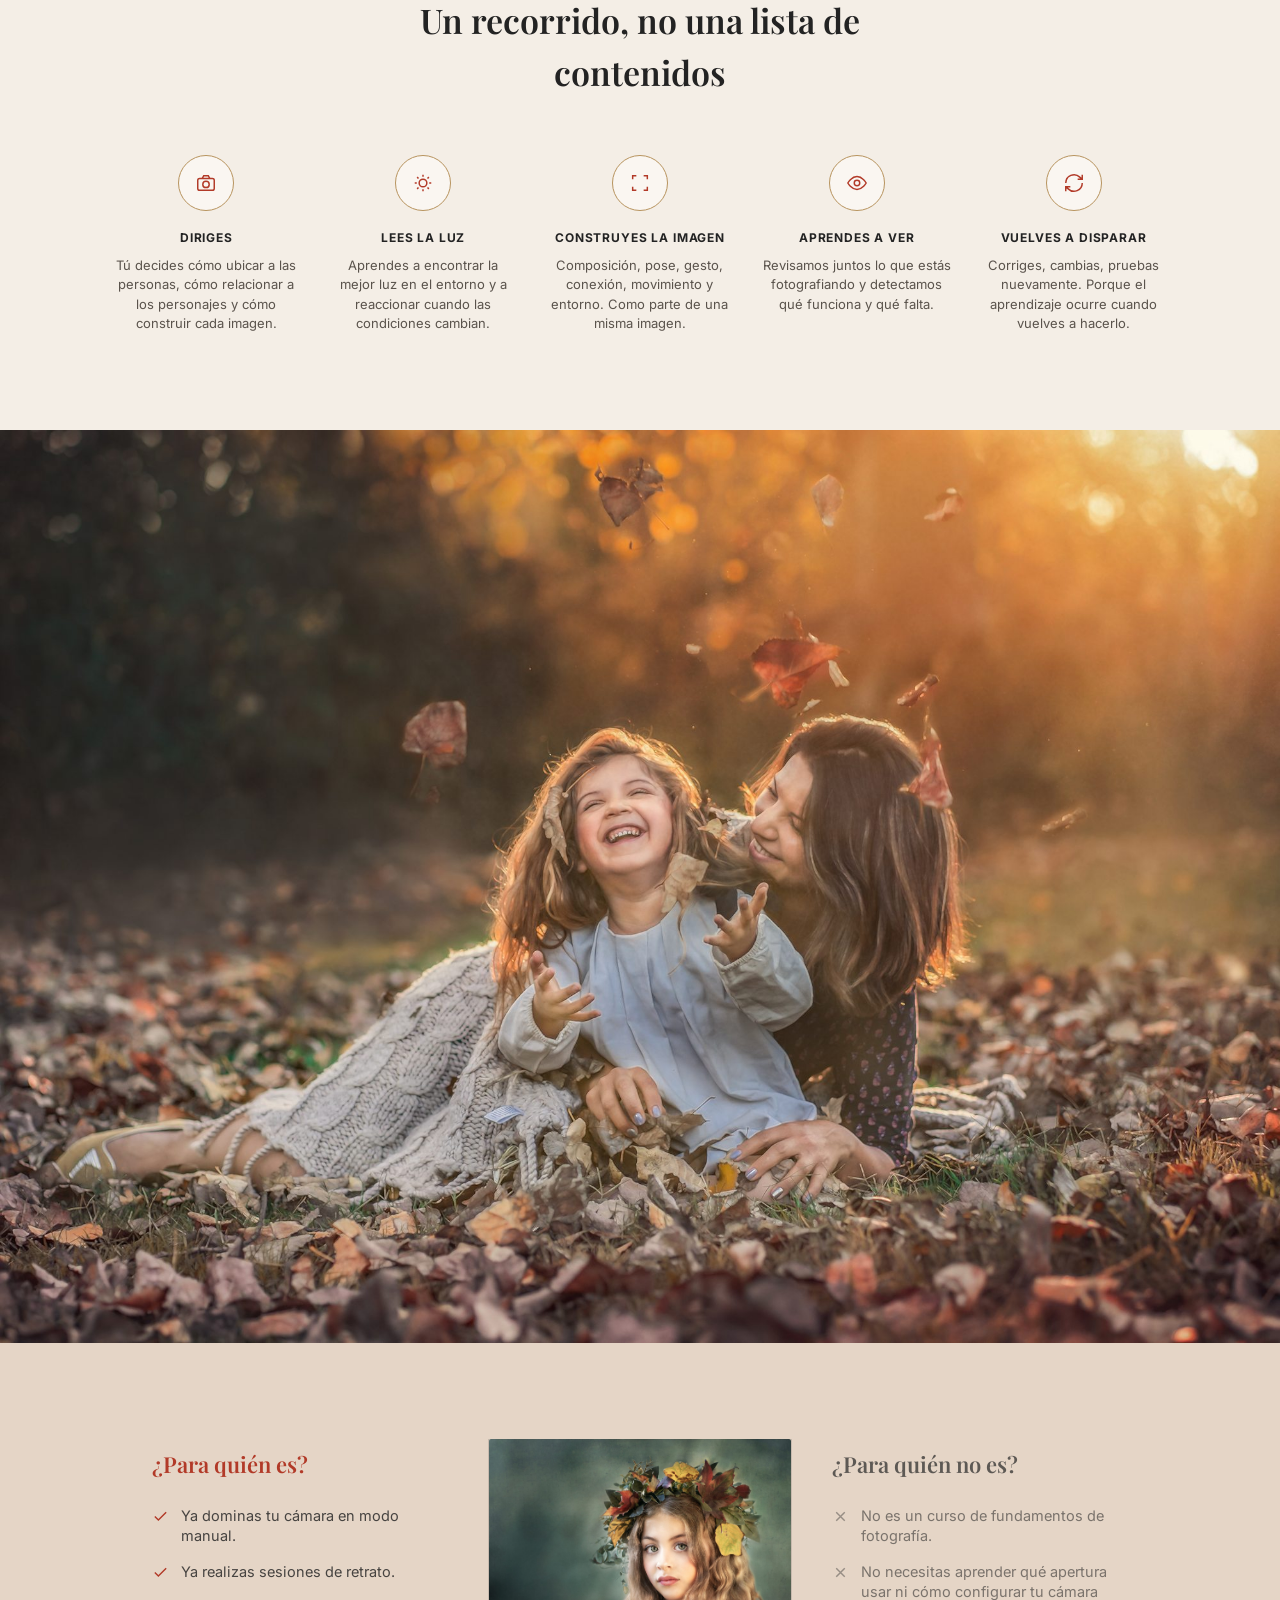
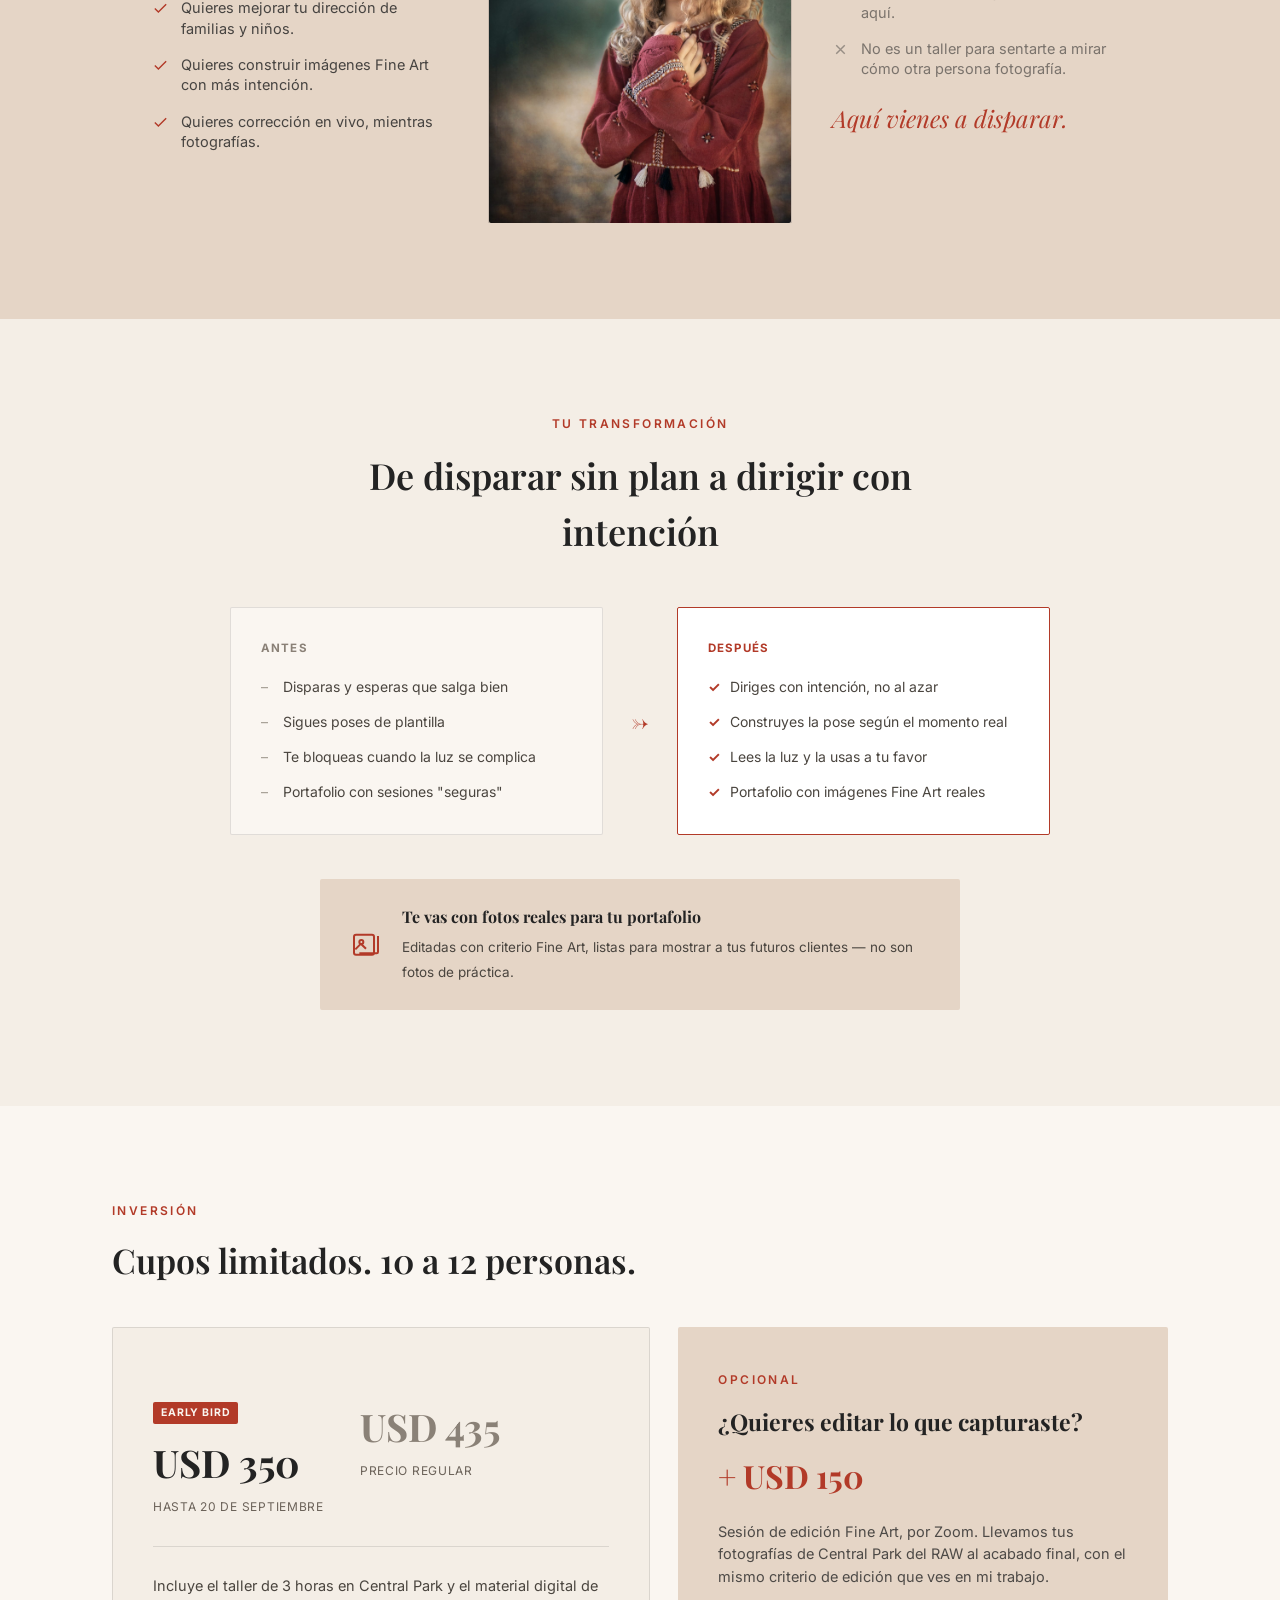
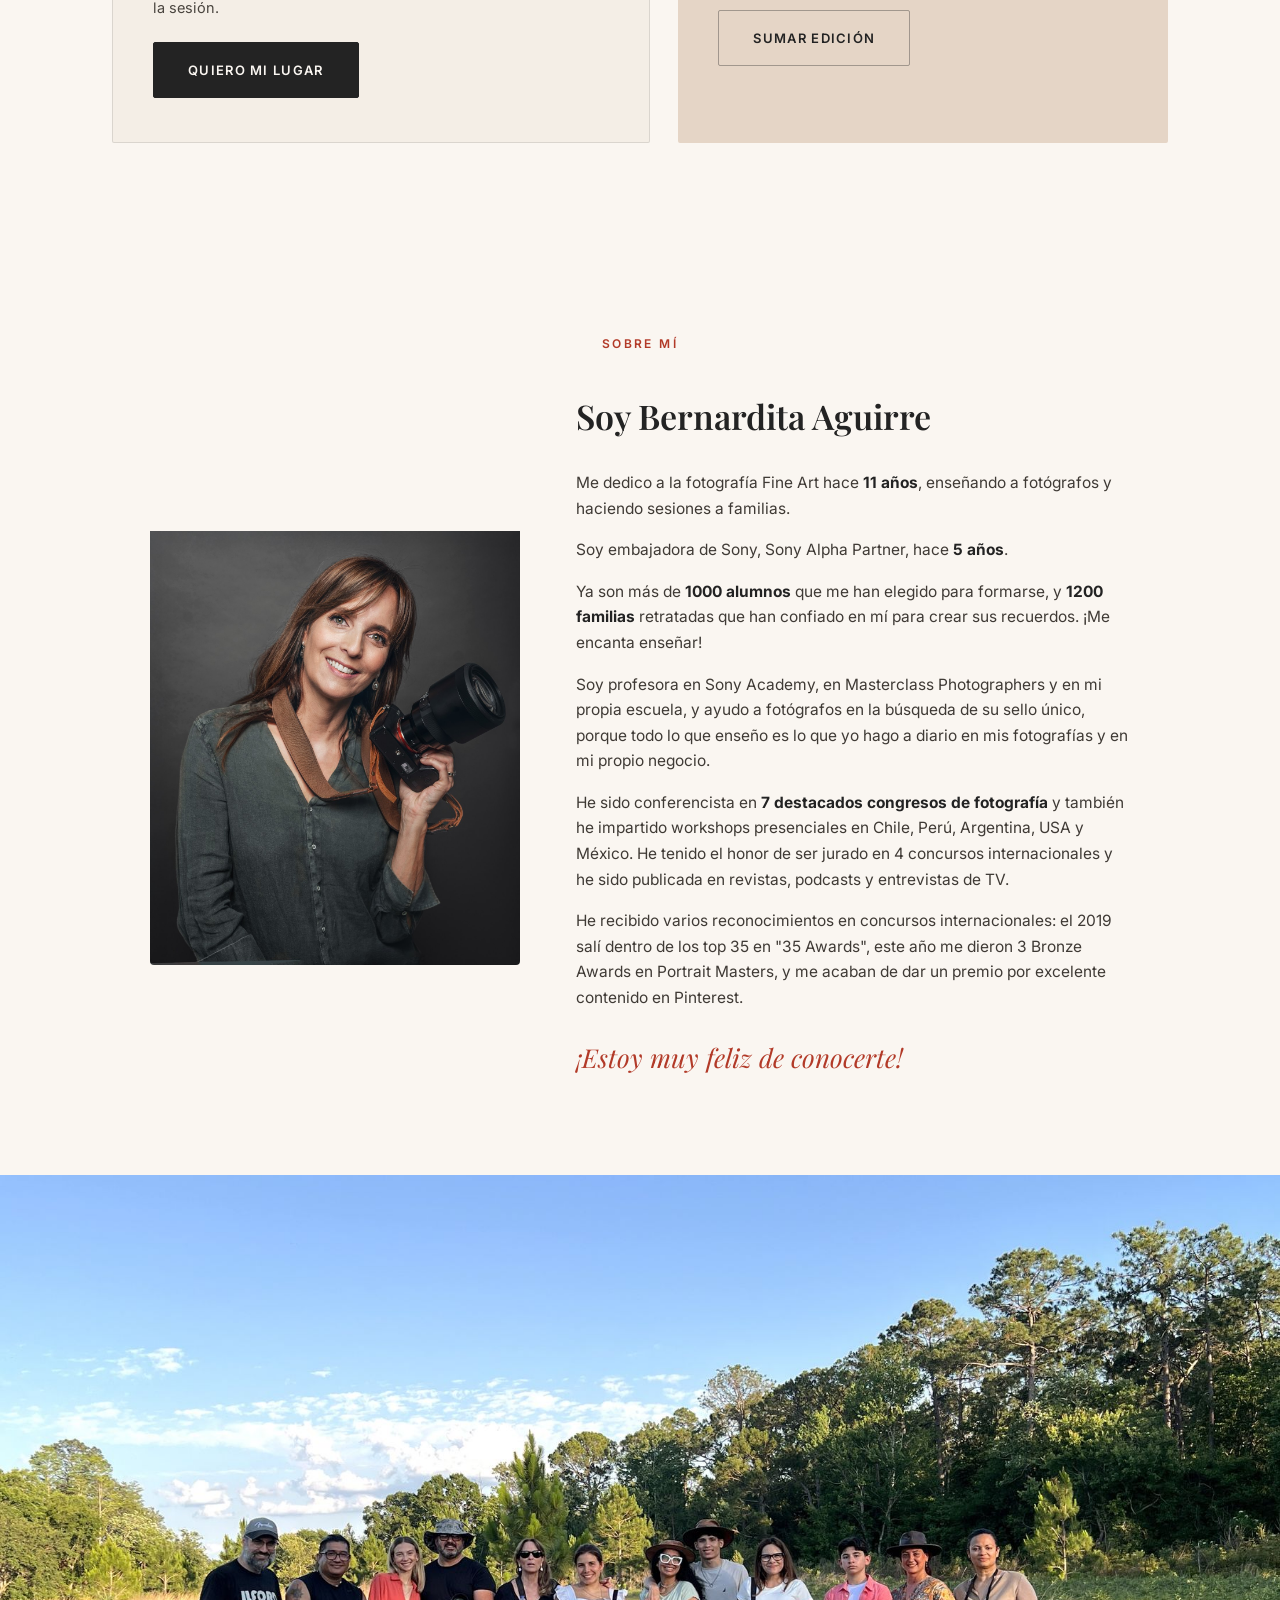
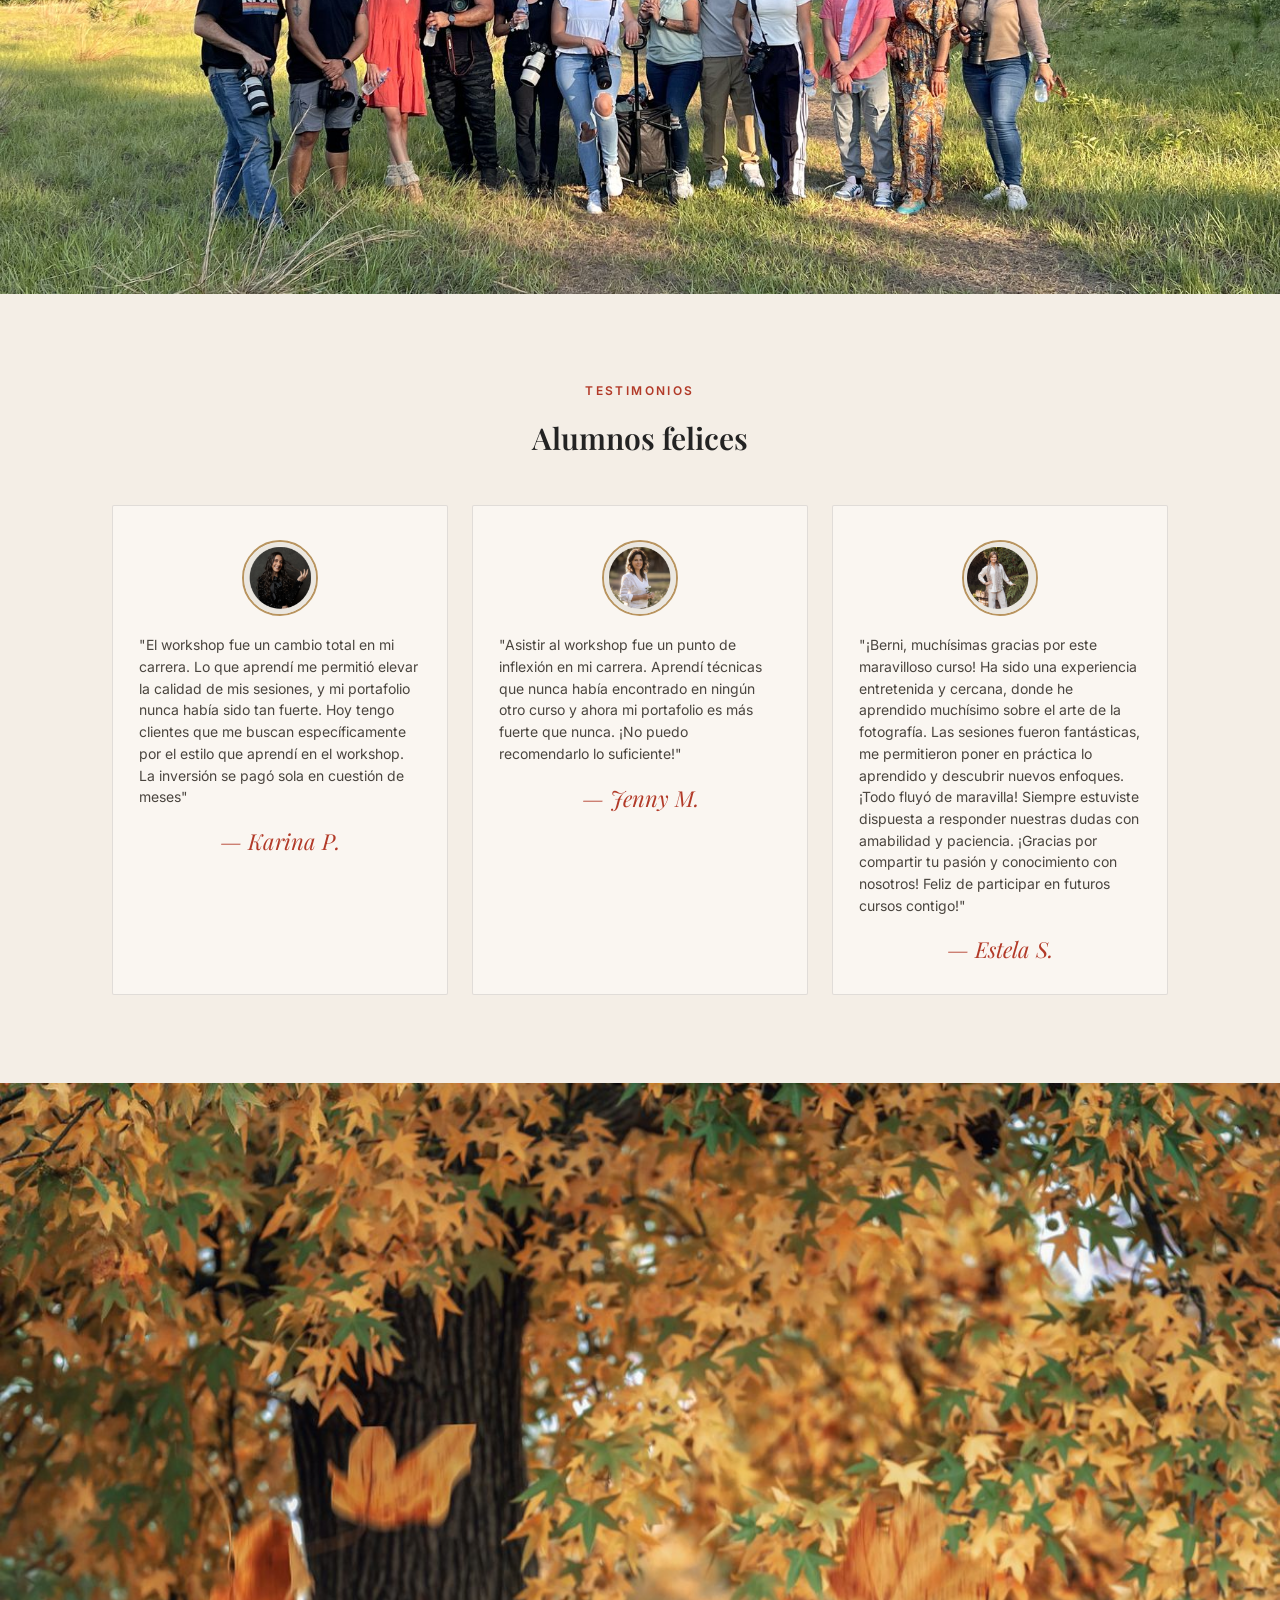
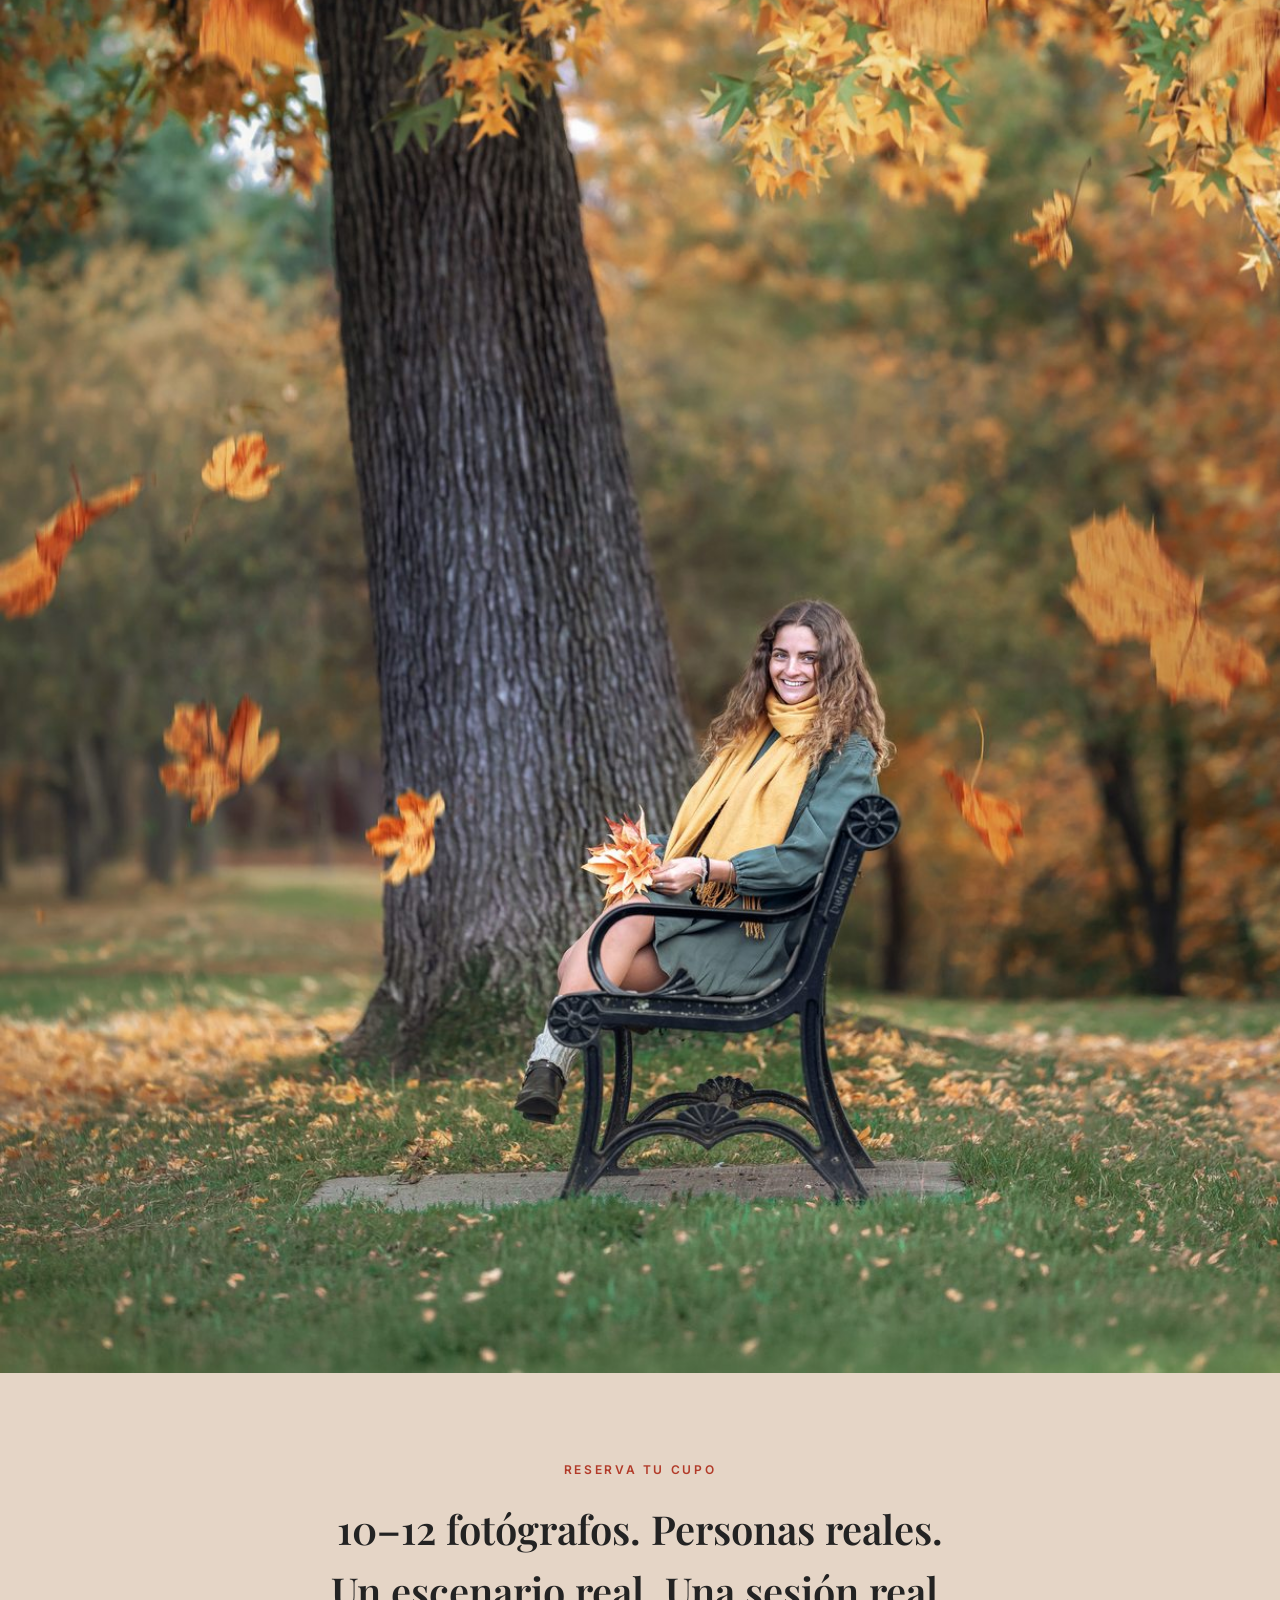
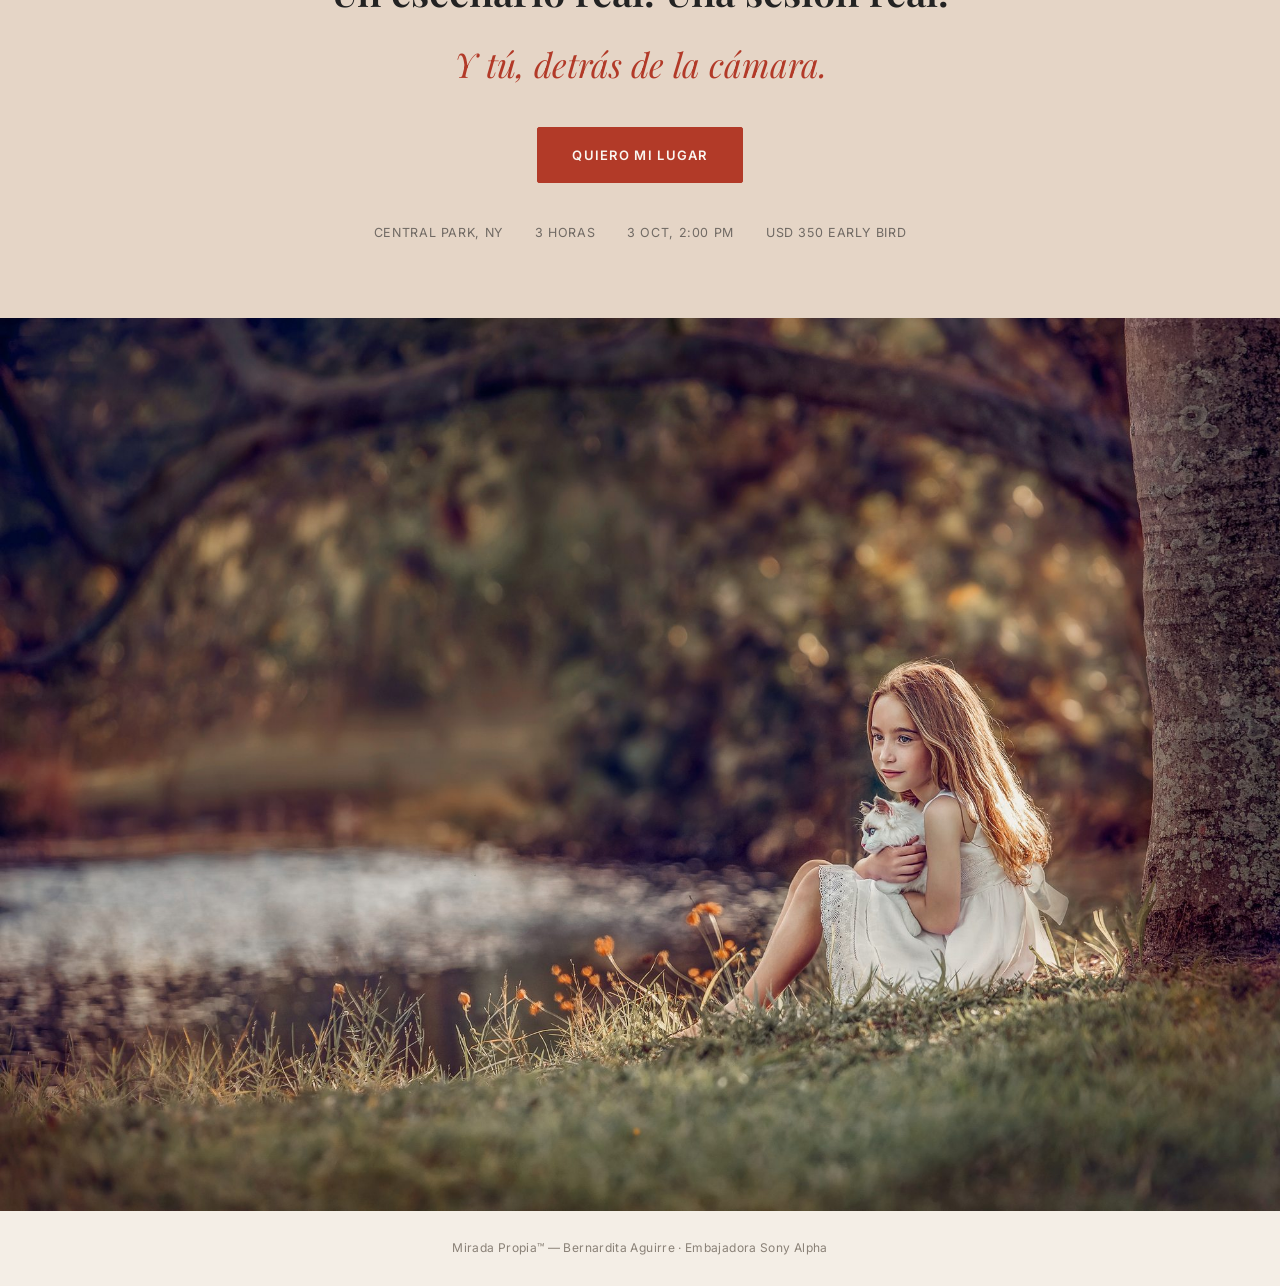
==== commit a23c0d75: "Rediseñar el hero en mobile: foto corta arriba + bloque de info en fondo sólido oscuro debajo, sin d" ====
--- a/index.html
+++ b/index.html
@@ -43,7 +43,8 @@
 <div class="band hero-band" id="inicio">
   <div class="ph">
     <img src="images/_DSC0875-Editar-Editar_copia.jpg" alt="Familia caminando entre hojas de otoño">
-    <div class="hero-overlay">
+  </div>
+  <div class="hero-overlay">
       <div class="wrap">
         <div class="hero-overlay-panel">
           <div class="eyebrow">Curso de Fotografía</div>
@@ -74,7 +75,6 @@
           <a href="reserva.html" class="btn">Quiero mi lugar</a>
         </div>
       </div>
-    </div>
   </div>
 </div>
 
--- a/styles.css
+++ b/styles.css
@@ -174,6 +174,7 @@
 }
 
 /* ---------- HERO ---------- */
+.hero-band{position:relative;}
 .hero-band .ph{
   border-radius:0;
   position:relative;
@@ -216,17 +217,16 @@
   font-family:var(--script);
   font-style:italic;
   font-weight:400;
-  color:var(--terracotta);
+  color:var(--cream);
   display:block;
   font-size:.62em;
   line-height:1.3;
   margin-top:8px;
 }
 .hero-tagline-box{
-  background:rgba(18,10,7,.6);
-  border-radius:4px;
-  padding:14px 18px;
-  margin-top:20px;
+  background:radial-gradient(ellipse 120% 140% at 50% 50%, rgba(15,9,6,.62) 0%, rgba(15,9,6,.4) 45%, rgba(15,9,6,0) 82%);
+  padding:24px 34px;
+  margin:6px -34px 0;
   display:inline-block;
 }
 .hero-tag{
@@ -914,10 +914,25 @@
 .whatsapp-float svg{width:28px; height:28px; fill:#fff;}
 
 @media (max-width:860px){
-  .hero-band .ph{height:auto; min-height:640px; max-height:none;}
-  .hero-overlay{position:absolute; align-items:flex-end; padding:0 0 32px;}
+  .hero-band .ph{height:auto; min-height:440px; max-height:none;}
+  .hero-overlay{
+    position:static;
+    display:block;
+    background:#1c130d;
+    padding:28px 0 36px;
+  }
   .hero-overlay .wrap{padding-left:22px; padding-right:22px;}
   .hero-overlay-panel{max-width:100%;}
+  .hero-overlay-panel .eyebrow{font-size:12px;}
+  .hero-rule{margin:8px 0 6px;}
+  .hero-overlay-panel h1{font-size:28px;}
+  .hero-tagline-box{background:none; padding:0; margin:14px 0 0;}
+  .hero-tag{font-size:11px;}
+  .hero-sub{font-size:14px; margin-top:4px;}
+  .hero-stats{gap:8px; margin:18px 0 22px;}
+  .ho-stat{padding:6px 11px;}
+  .ho-stat span{font-size:10px;}
+  .hero-overlay-panel .btn{padding:14px 28px; font-size:12px;}
   .how-intro-grid{grid-template-columns:1fr; gap:32px;}
   .how-photo .ph{min-height:220px;}
   .steps-grid{grid-template-columns:1fr 1fr; gap:32px 20px;}
@@ -929,7 +944,7 @@
   .transform-arrow{transform:rotate(90deg); text-align:center;}
   .transform-highlight{flex-direction:column; text-align:center; gap:12px;}
   .bio-split{grid-template-columns:1fr; gap:28px;}
-  .bio-split .ph{aspect-ratio:4/3; max-width:320px; margin:0 auto;}
+  .bio-split .ph{max-width:280px; margin:0 auto;}
   .price-grid{grid-template-columns:1fr;}
   .wrap{padding:0 22px;}
   .section{padding:64px 0;}
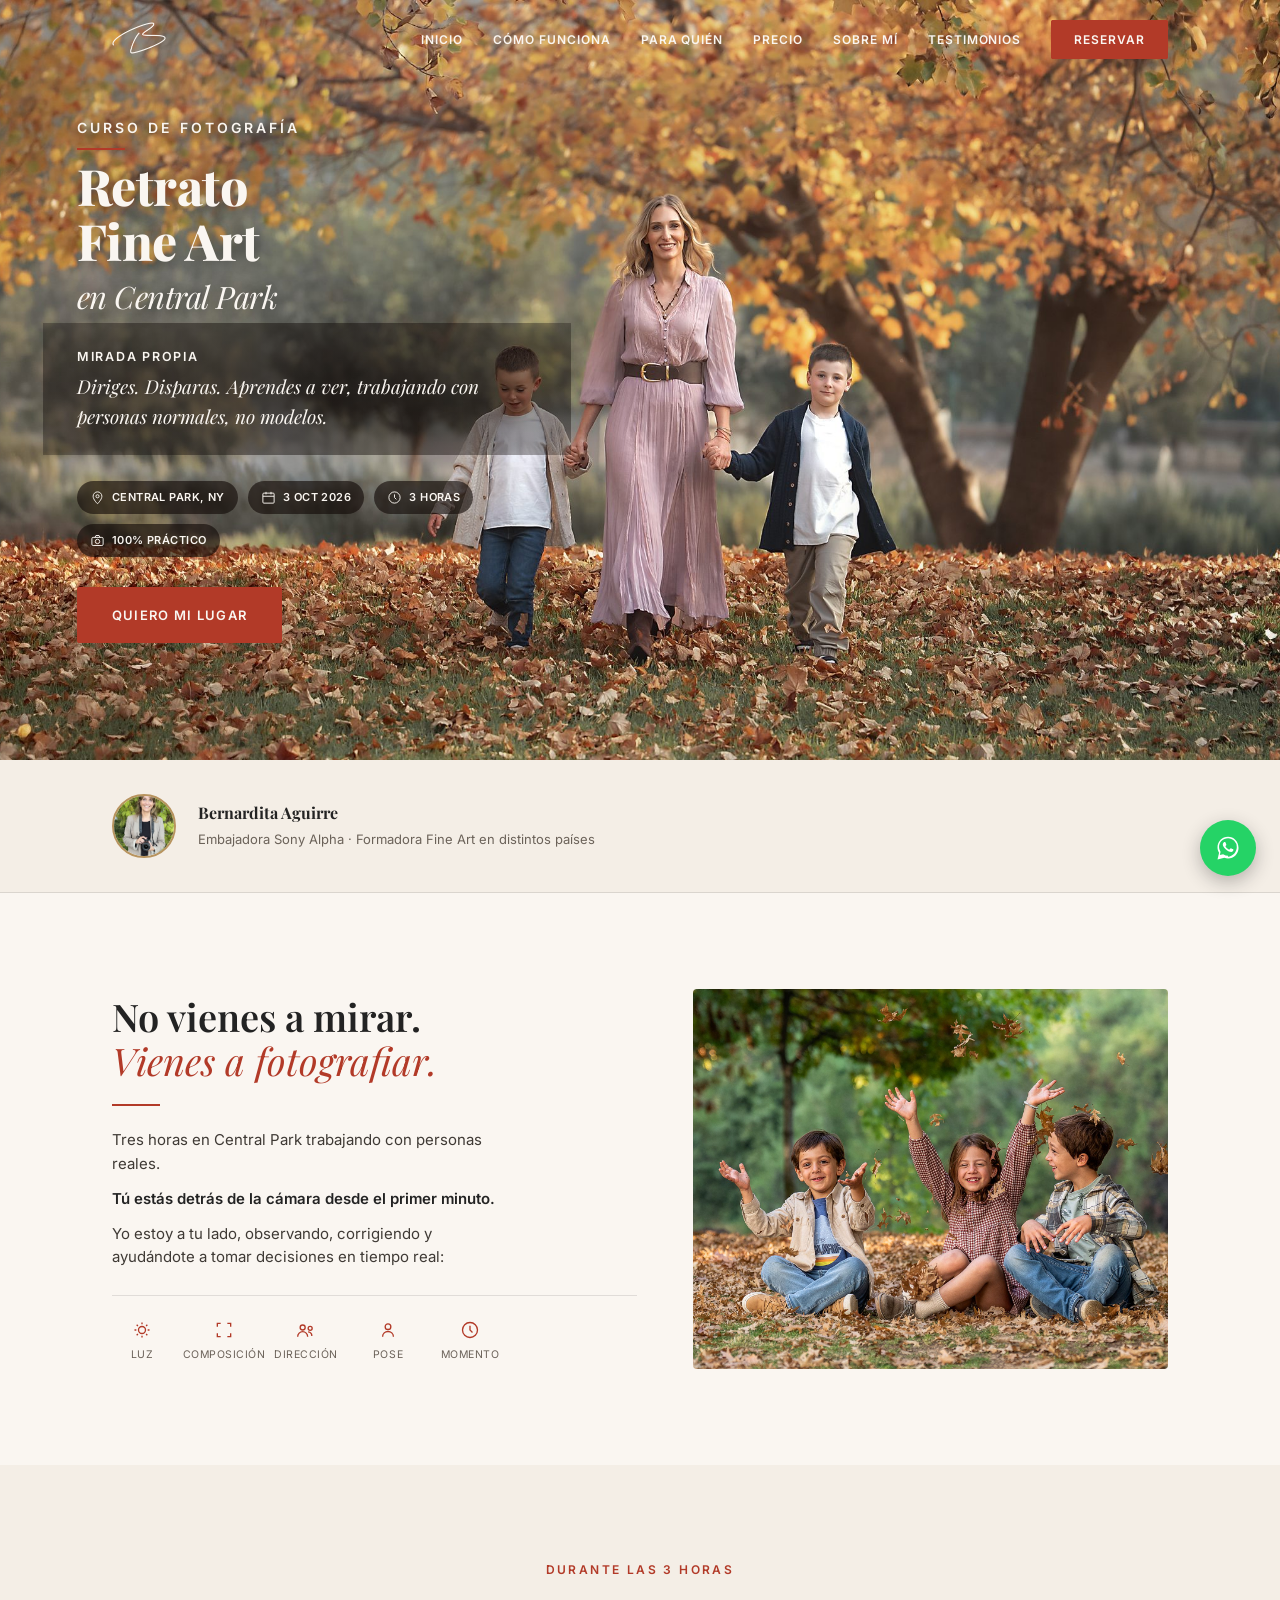
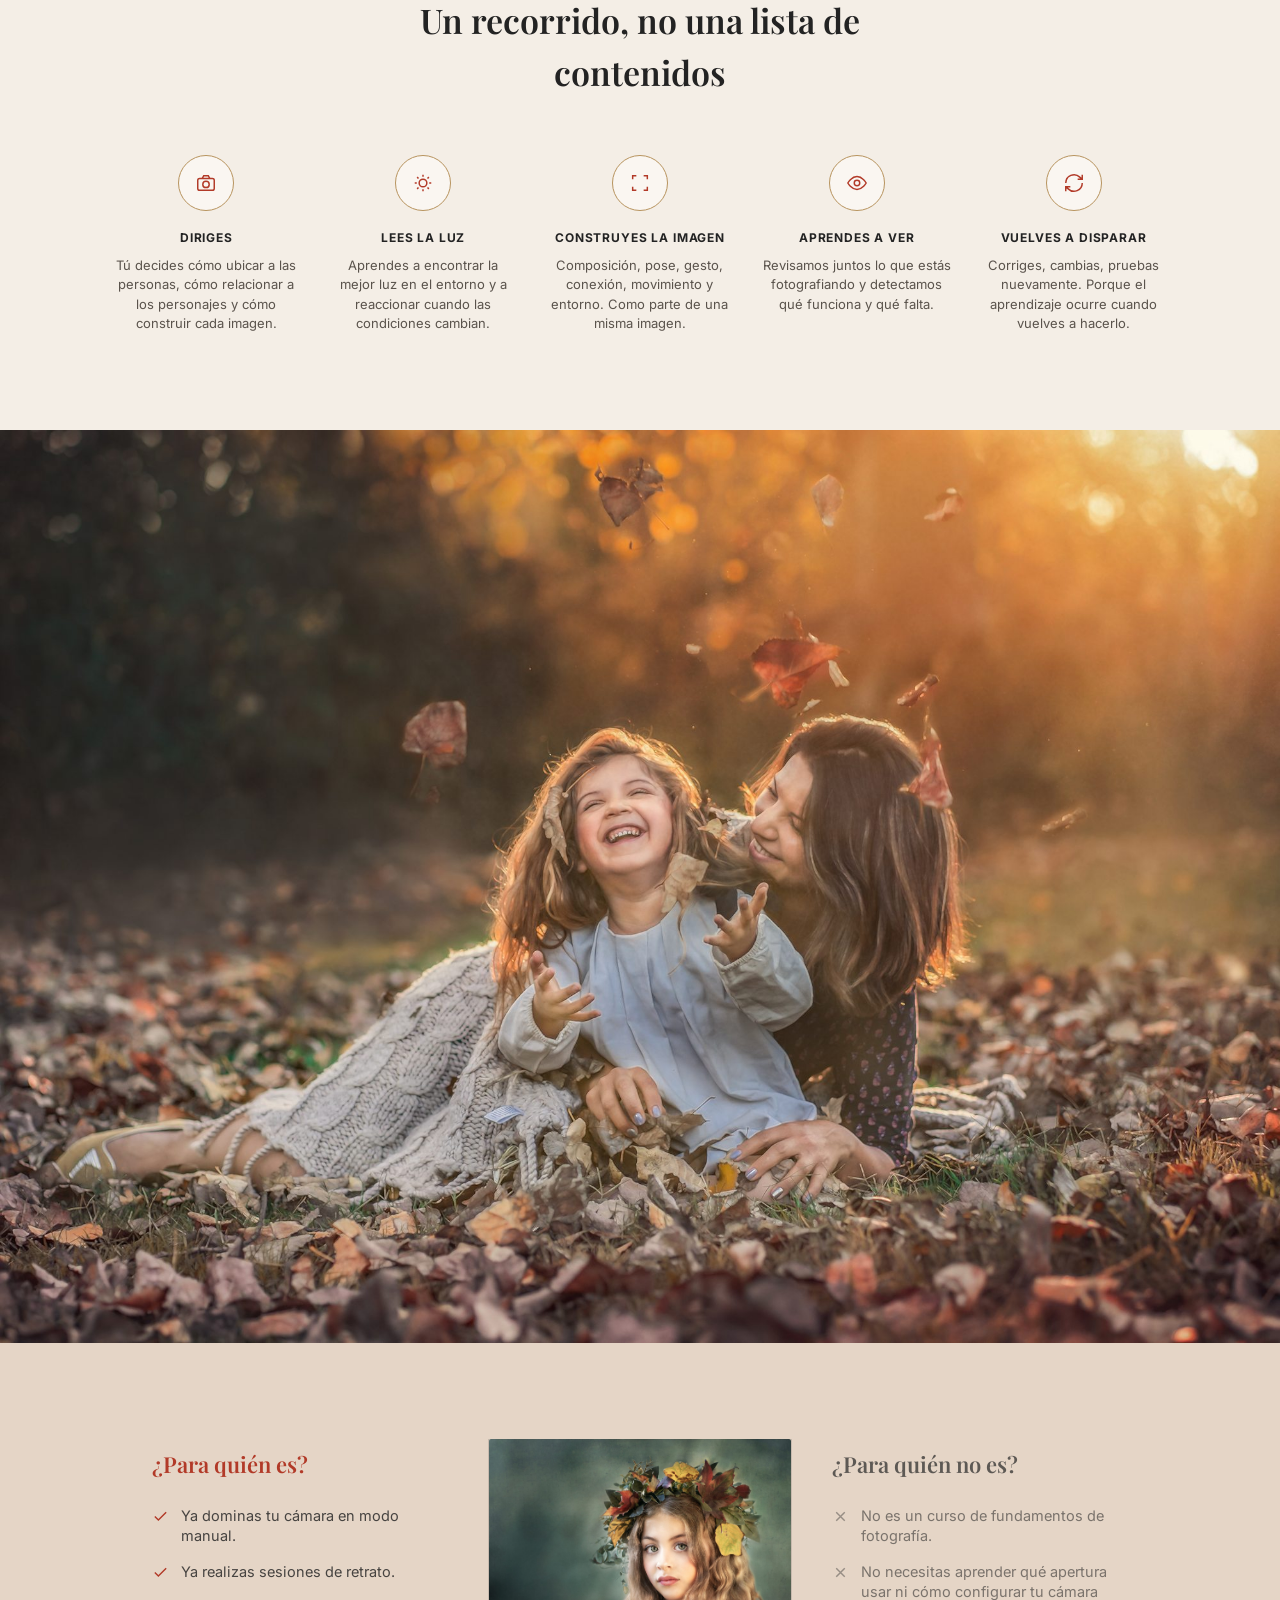
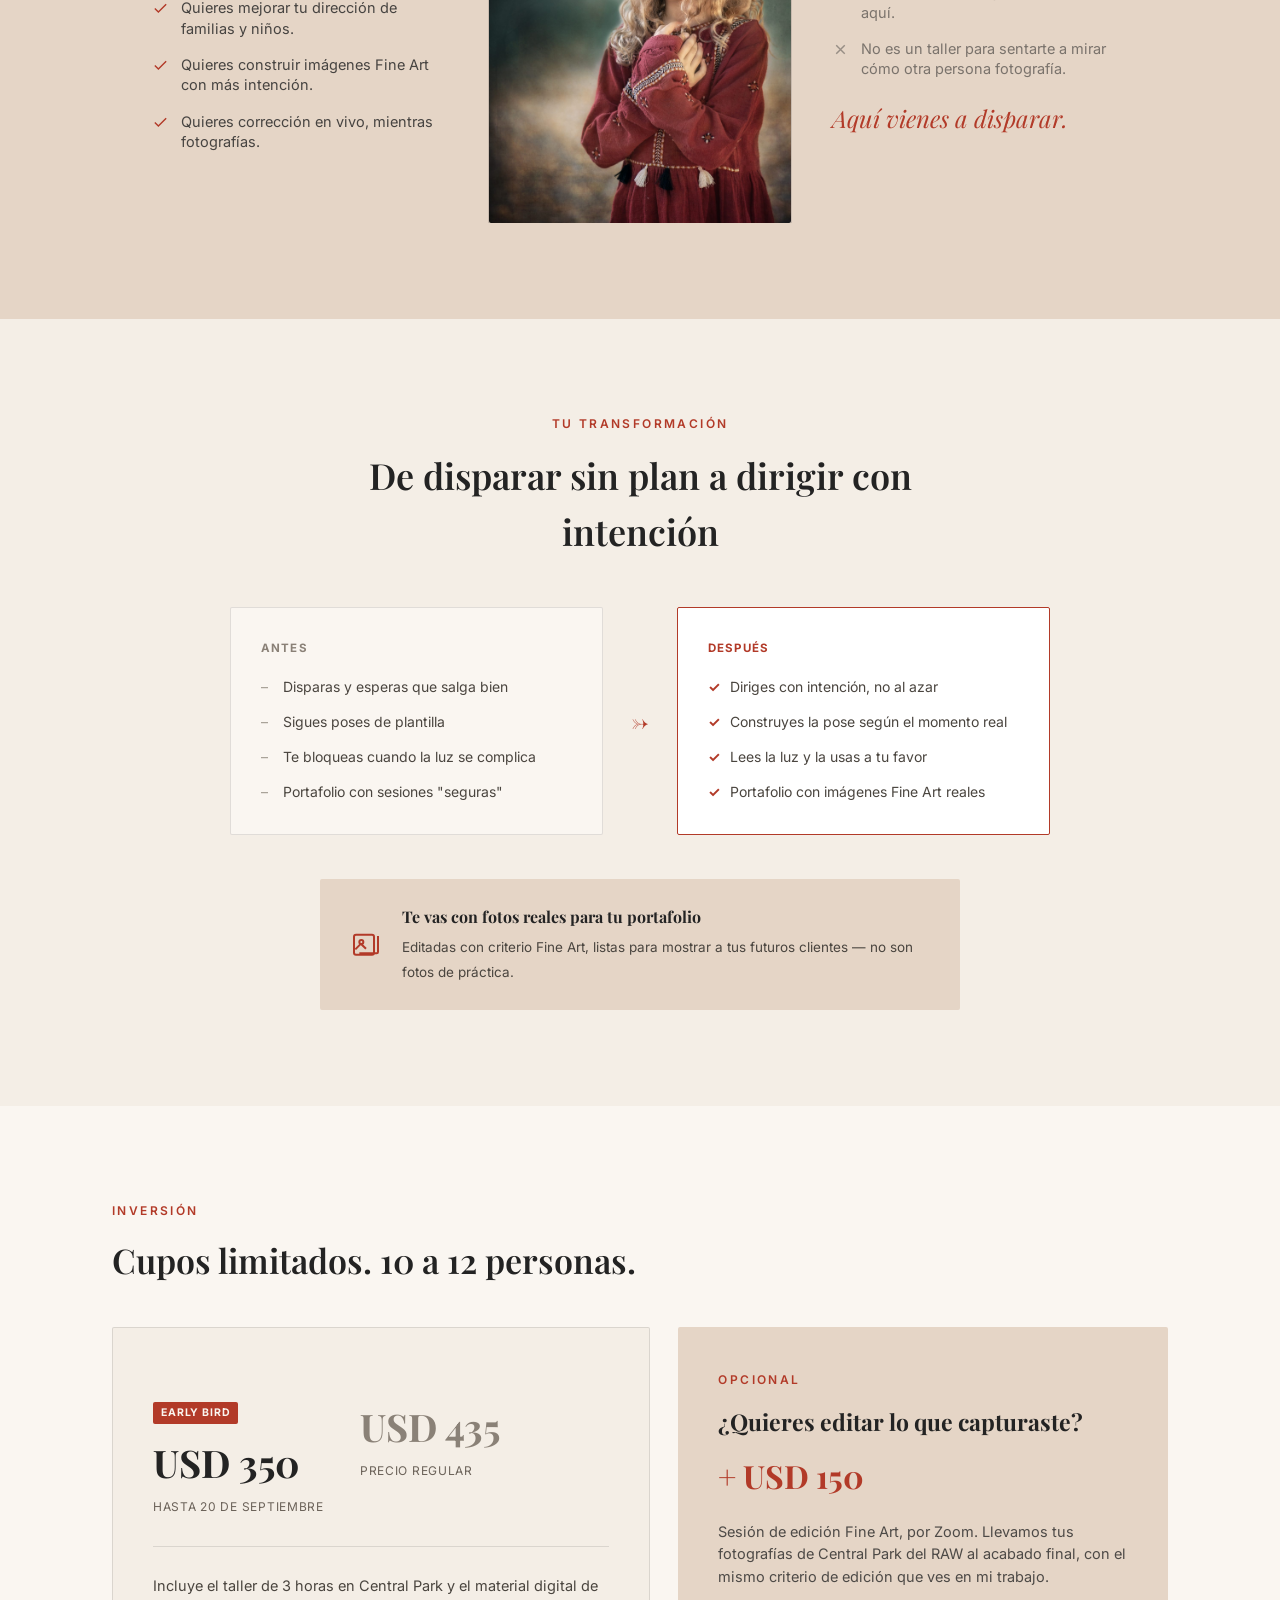
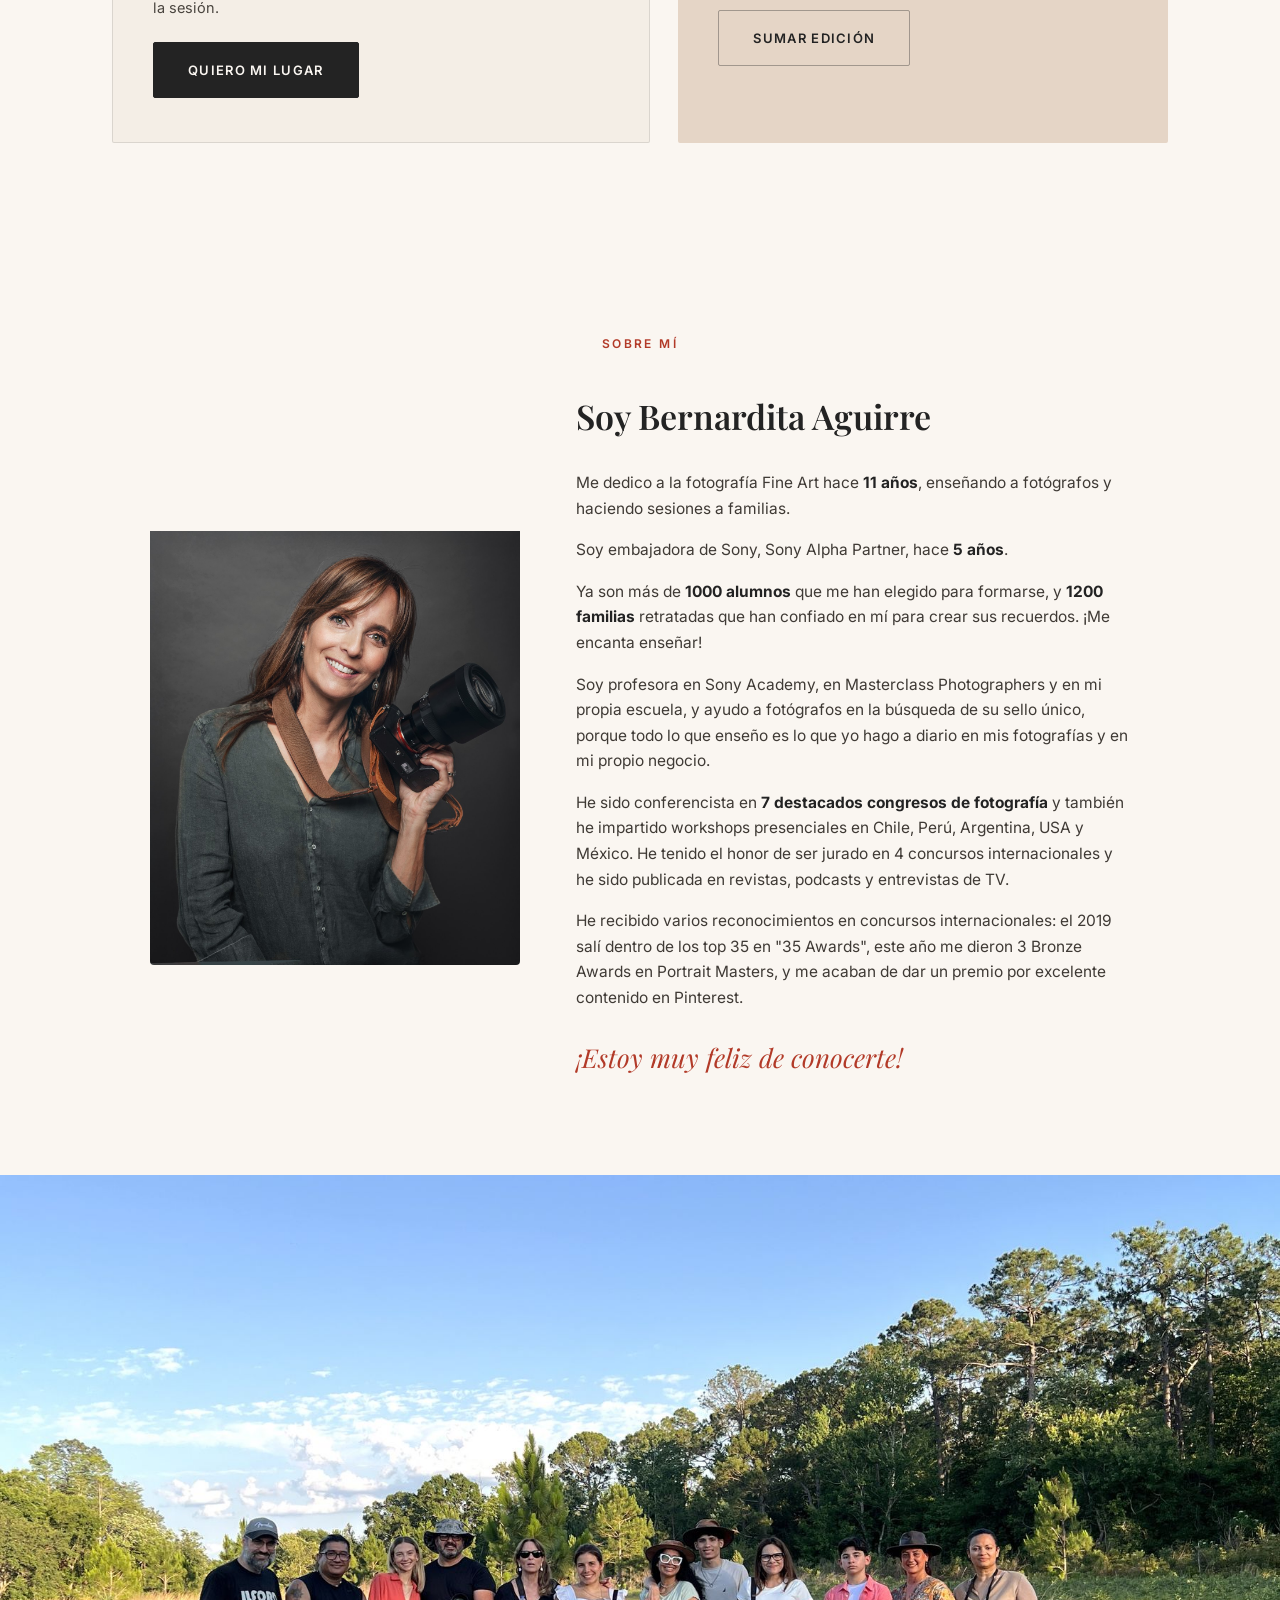
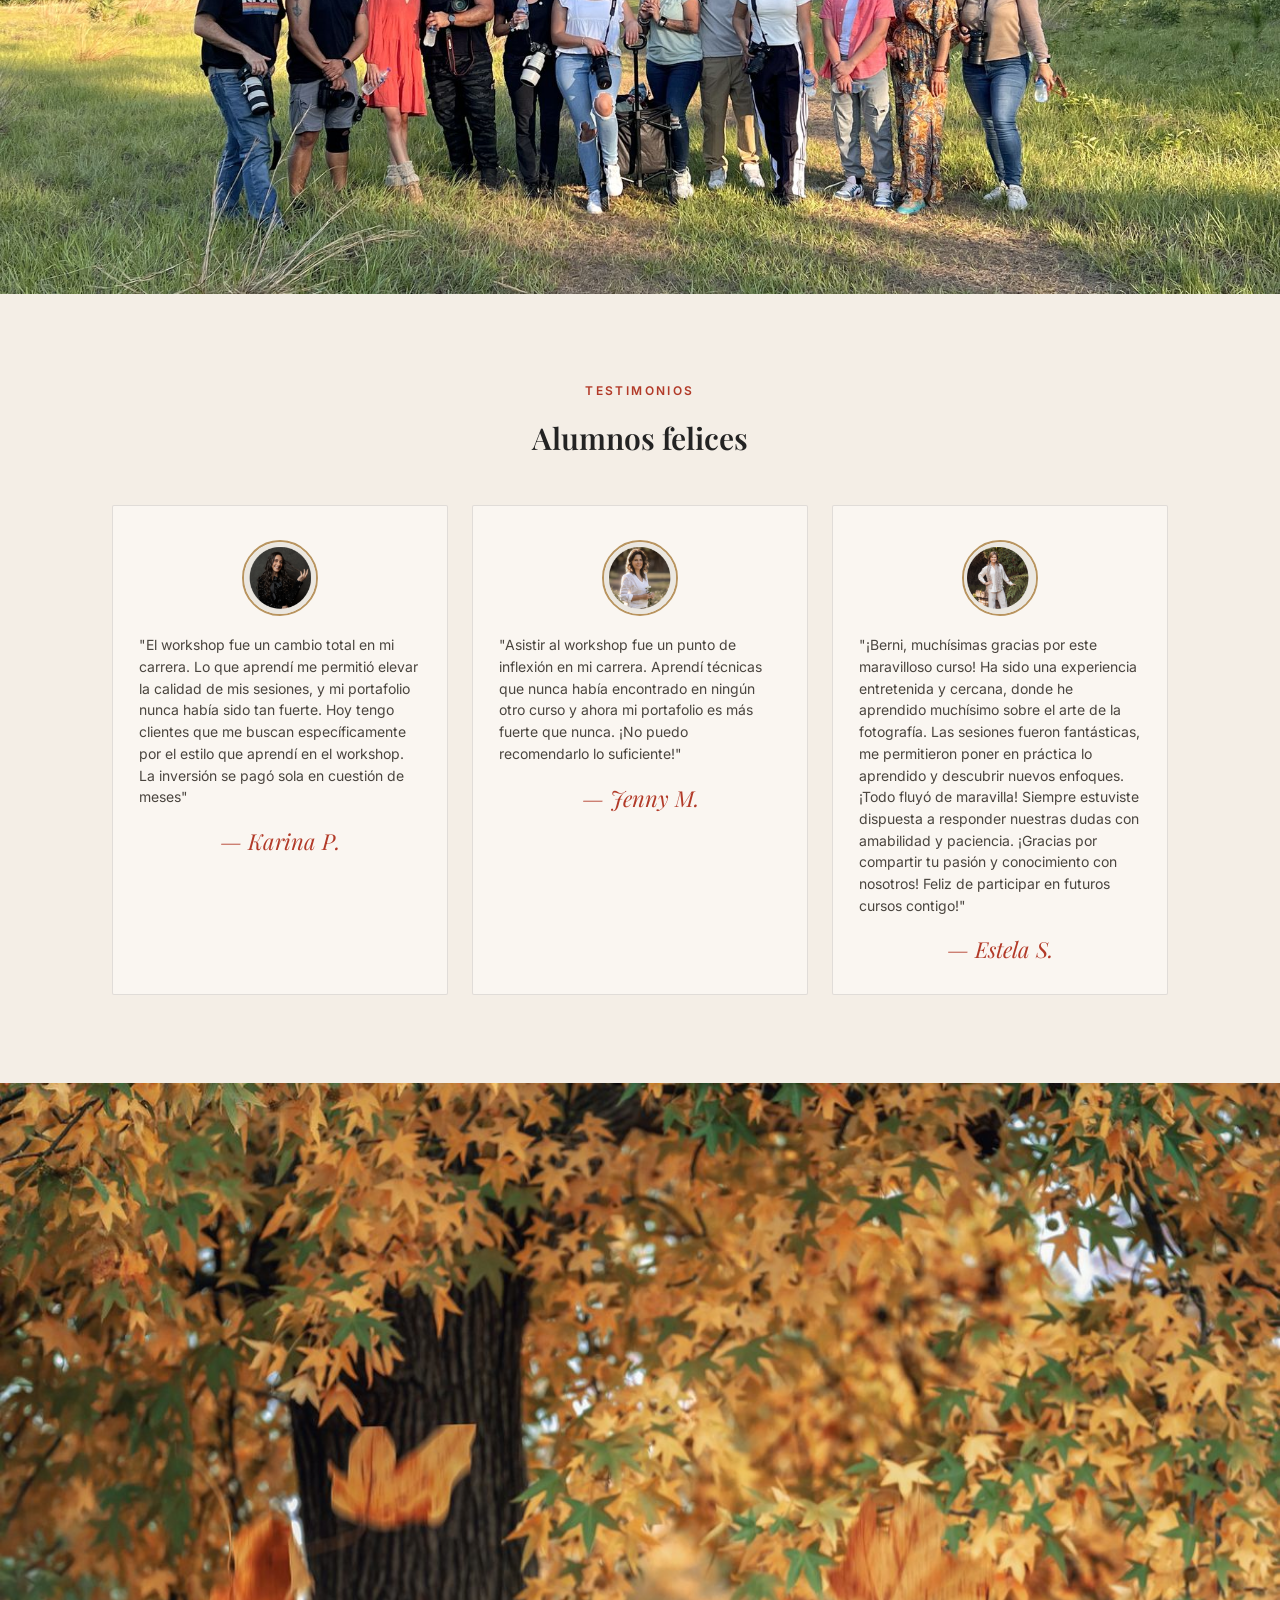
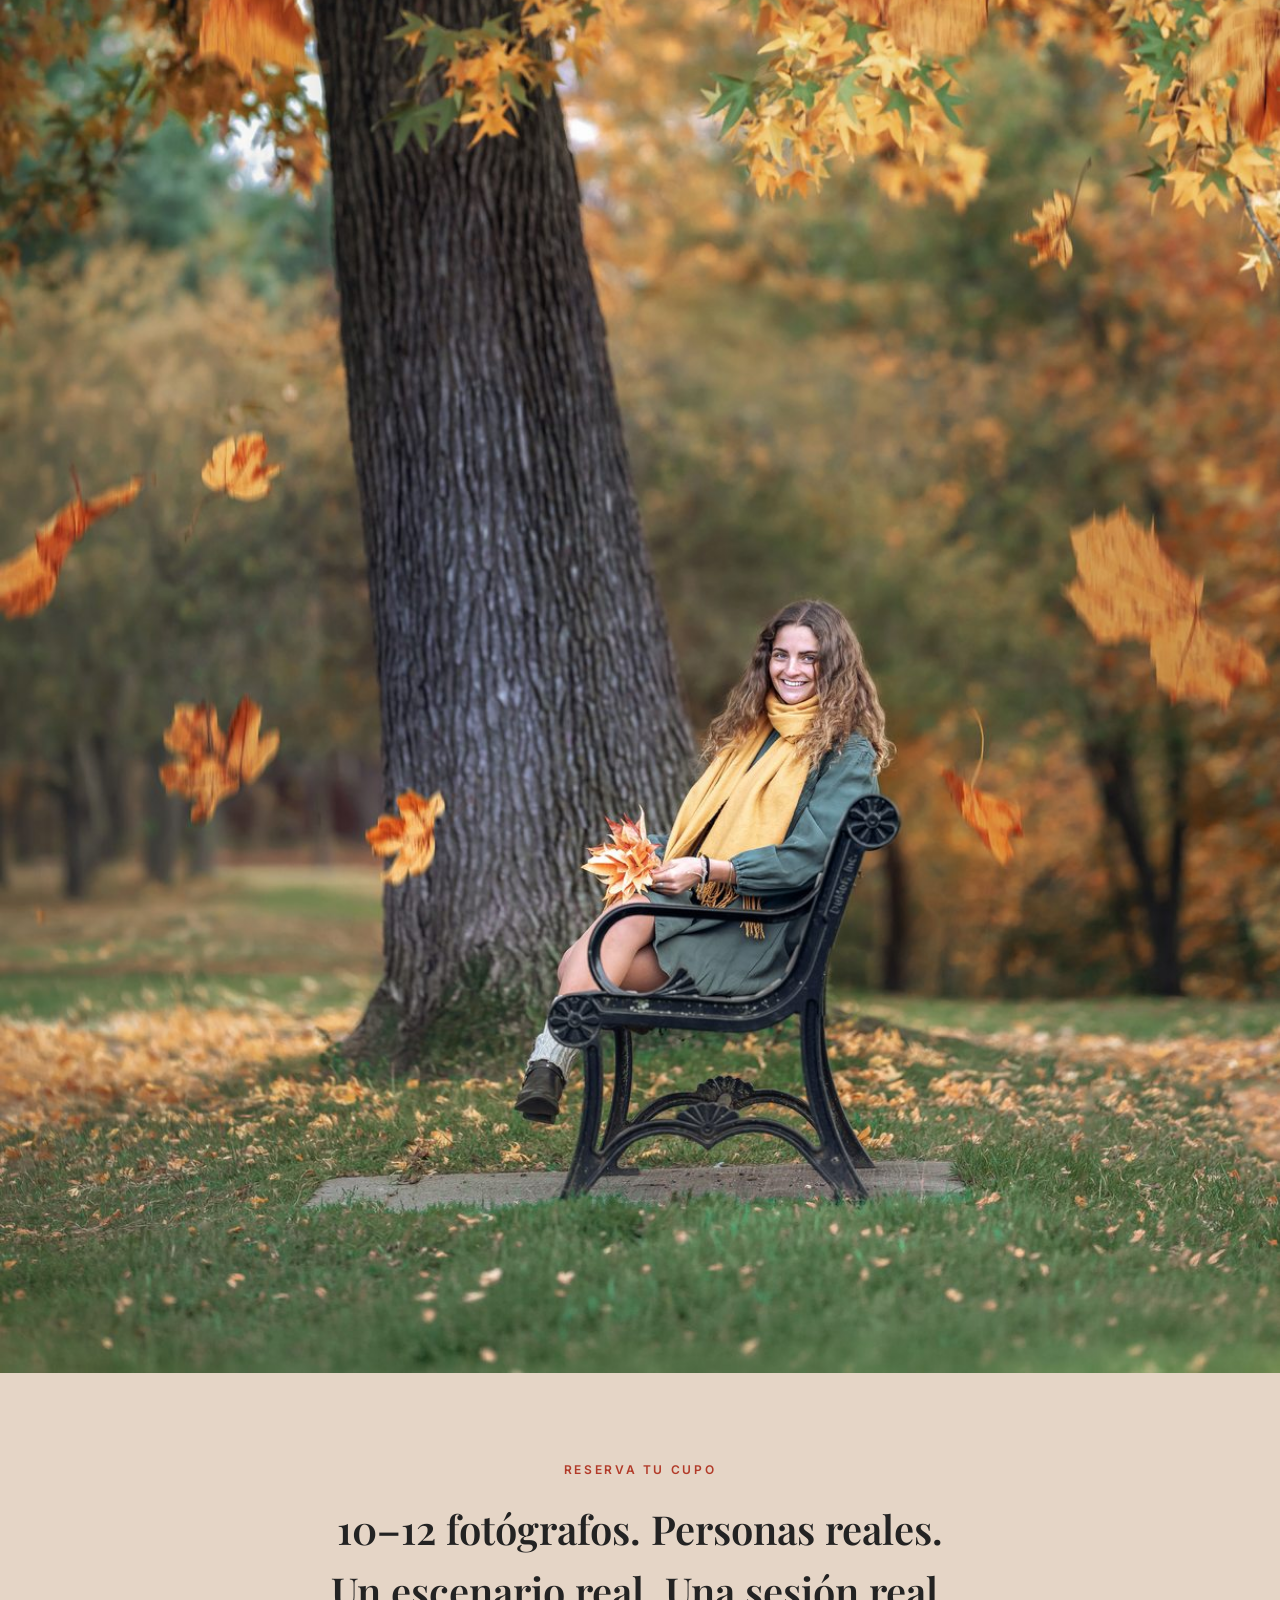
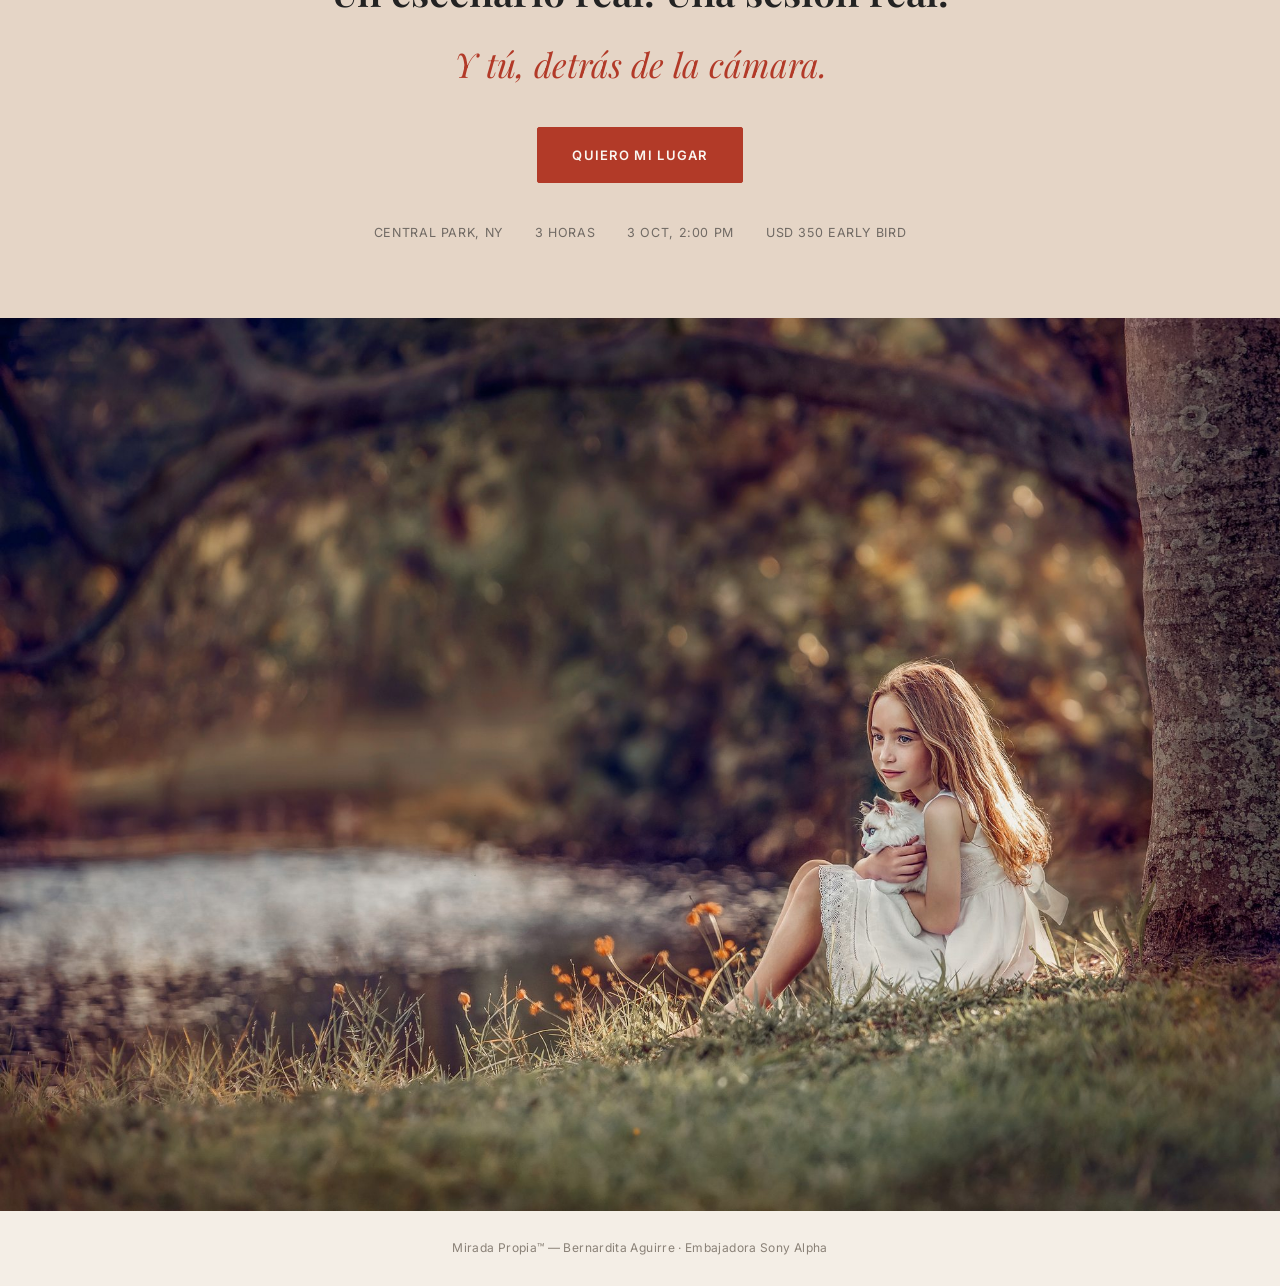
==== commit c2cd7c43: "Revisión de seguridad: limpiar notas obsoletas, reforzar rel=noreferrer, documentar checklist de seg" ====
--- a/index.html
+++ b/index.html
@@ -367,7 +367,7 @@
   Mirada Propia™ — Bernardita Aguirre · Embajadora Sony Alpha
 </footer>
 
-<a href="https://wa.me/56992388751?text=Hola%20Bernardita%2C%20tengo%20una%20consulta%20sobre%20el%20taller%20en%20Central%20Park" class="whatsapp-float" target="_blank" rel="noopener" aria-label="Contactar por WhatsApp">
+<a href="https://wa.me/56992388751?text=Hola%20Bernardita%2C%20tengo%20una%20consulta%20sobre%20el%20taller%20en%20Central%20Park" class="whatsapp-float" target="_blank" rel="noopener noreferrer" aria-label="Contactar por WhatsApp">
   <svg viewBox="0 0 32 32" aria-hidden="true"><path d="M16.02 3C9.4 3 4 8.4 4 15.02c0 2.35.66 4.55 1.8 6.43L4 29l7.72-1.76a12.9 12.9 0 0 0 4.3.74h.01c6.62 0 12.02-5.4 12.02-12.02C28.05 8.4 22.64 3 16.02 3zm0 21.9h-.01a10.1 10.1 0 0 1-5.14-1.41l-.37-.22-3.83.87.87-3.74-.24-.38a9.98 9.98 0 0 1-1.55-5.3C5.75 9.42 10.34 4.9 16.02 4.9c2.68 0 5.2 1.05 7.09 2.94a9.9 9.9 0 0 1 2.93 7.08c0 5.6-4.6 10.98-10.02 10.98zm5.5-7.65c-.3-.15-1.77-.87-2.04-.97-.27-.1-.47-.15-.67.15-.2.3-.77.97-.94 1.17-.17.2-.35.22-.65.07-.3-.15-1.25-.46-2.38-1.47-.88-.78-1.47-1.75-1.65-2.05-.17-.3-.02-.46.13-.6.13-.13.3-.35.45-.52.15-.17.2-.3.3-.5.1-.2.05-.37-.02-.52-.07-.15-.67-1.62-.92-2.22-.24-.58-.49-.5-.67-.51h-.57c-.2 0-.52.07-.79.37-.27.3-1.04 1.02-1.04 2.48 0 1.46 1.07 2.87 1.22 3.07.15.2 2.1 3.2 5.08 4.49.71.31 1.26.49 1.69.62.71.23 1.36.2 1.87.12.57-.08 1.77-.72 2.02-1.42.25-.7.25-1.3.17-1.42-.07-.13-.27-.2-.57-.35z"/></svg>
 </a>
 
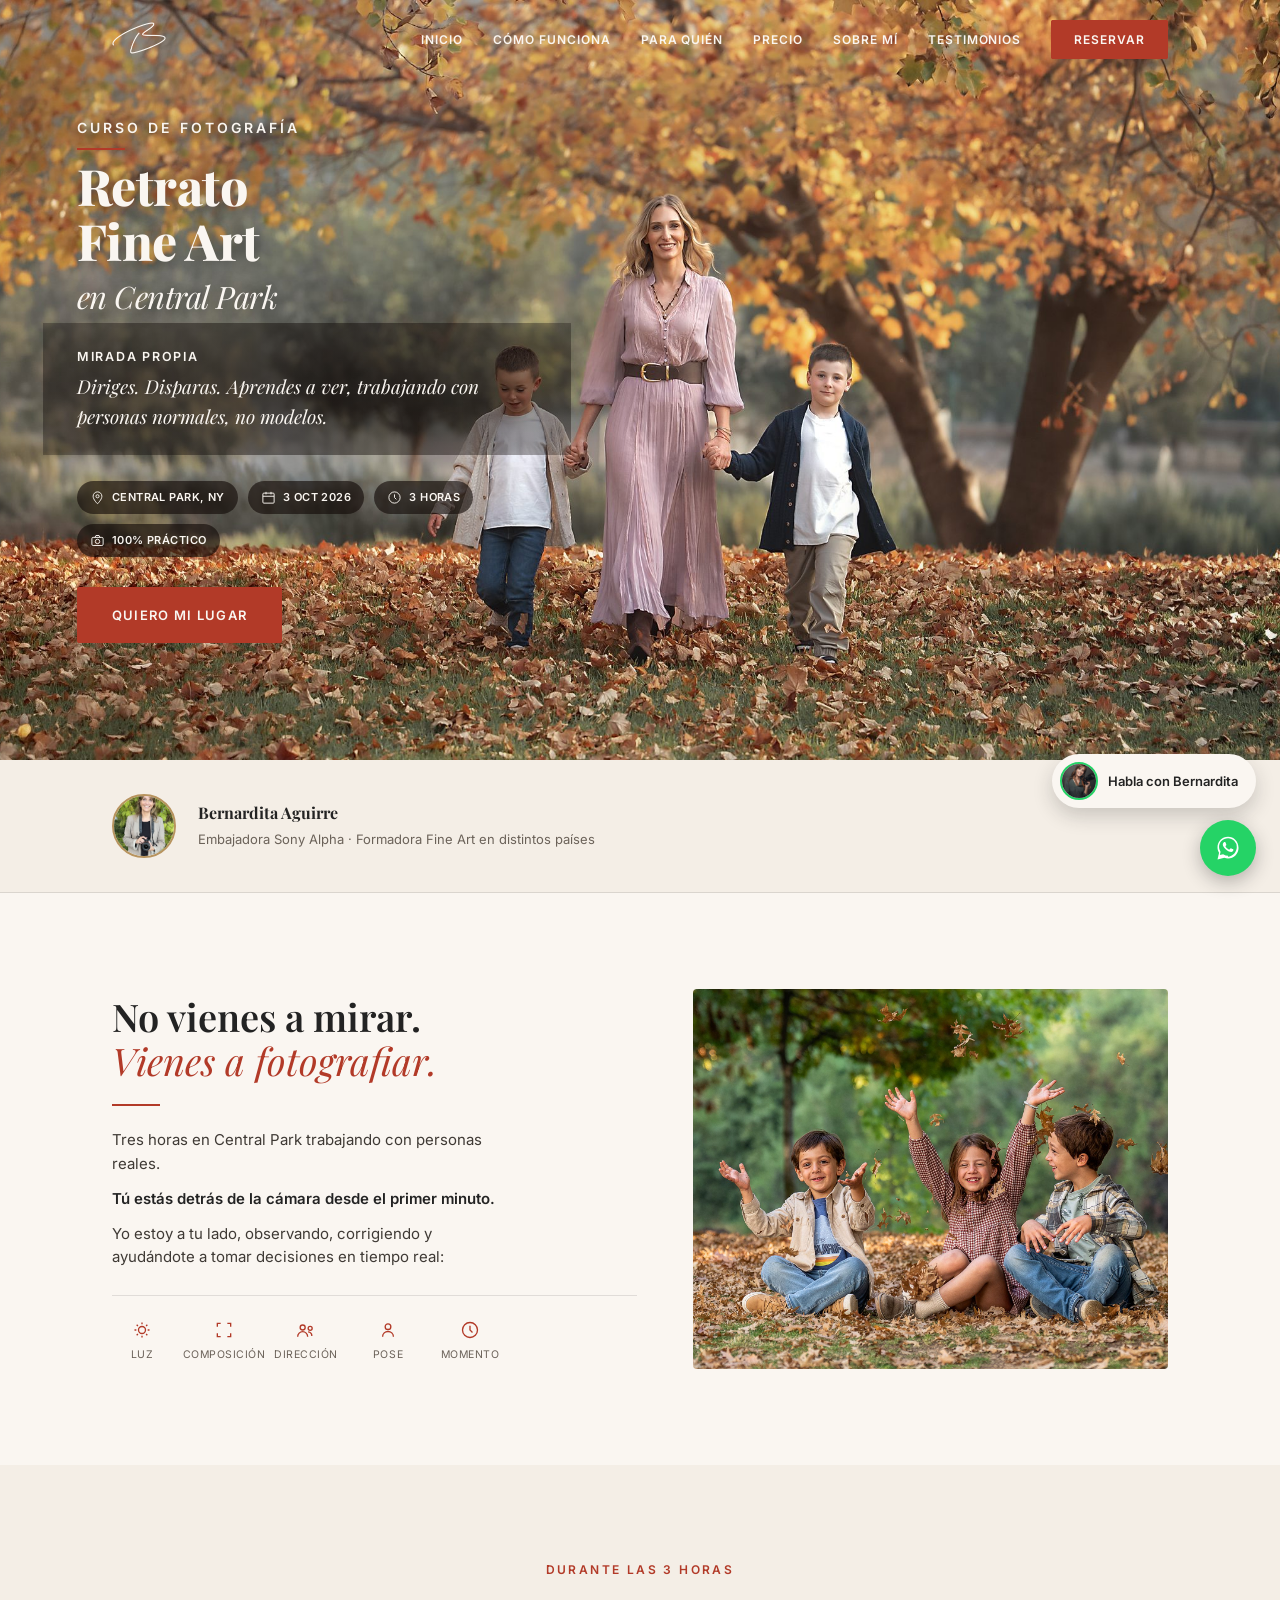
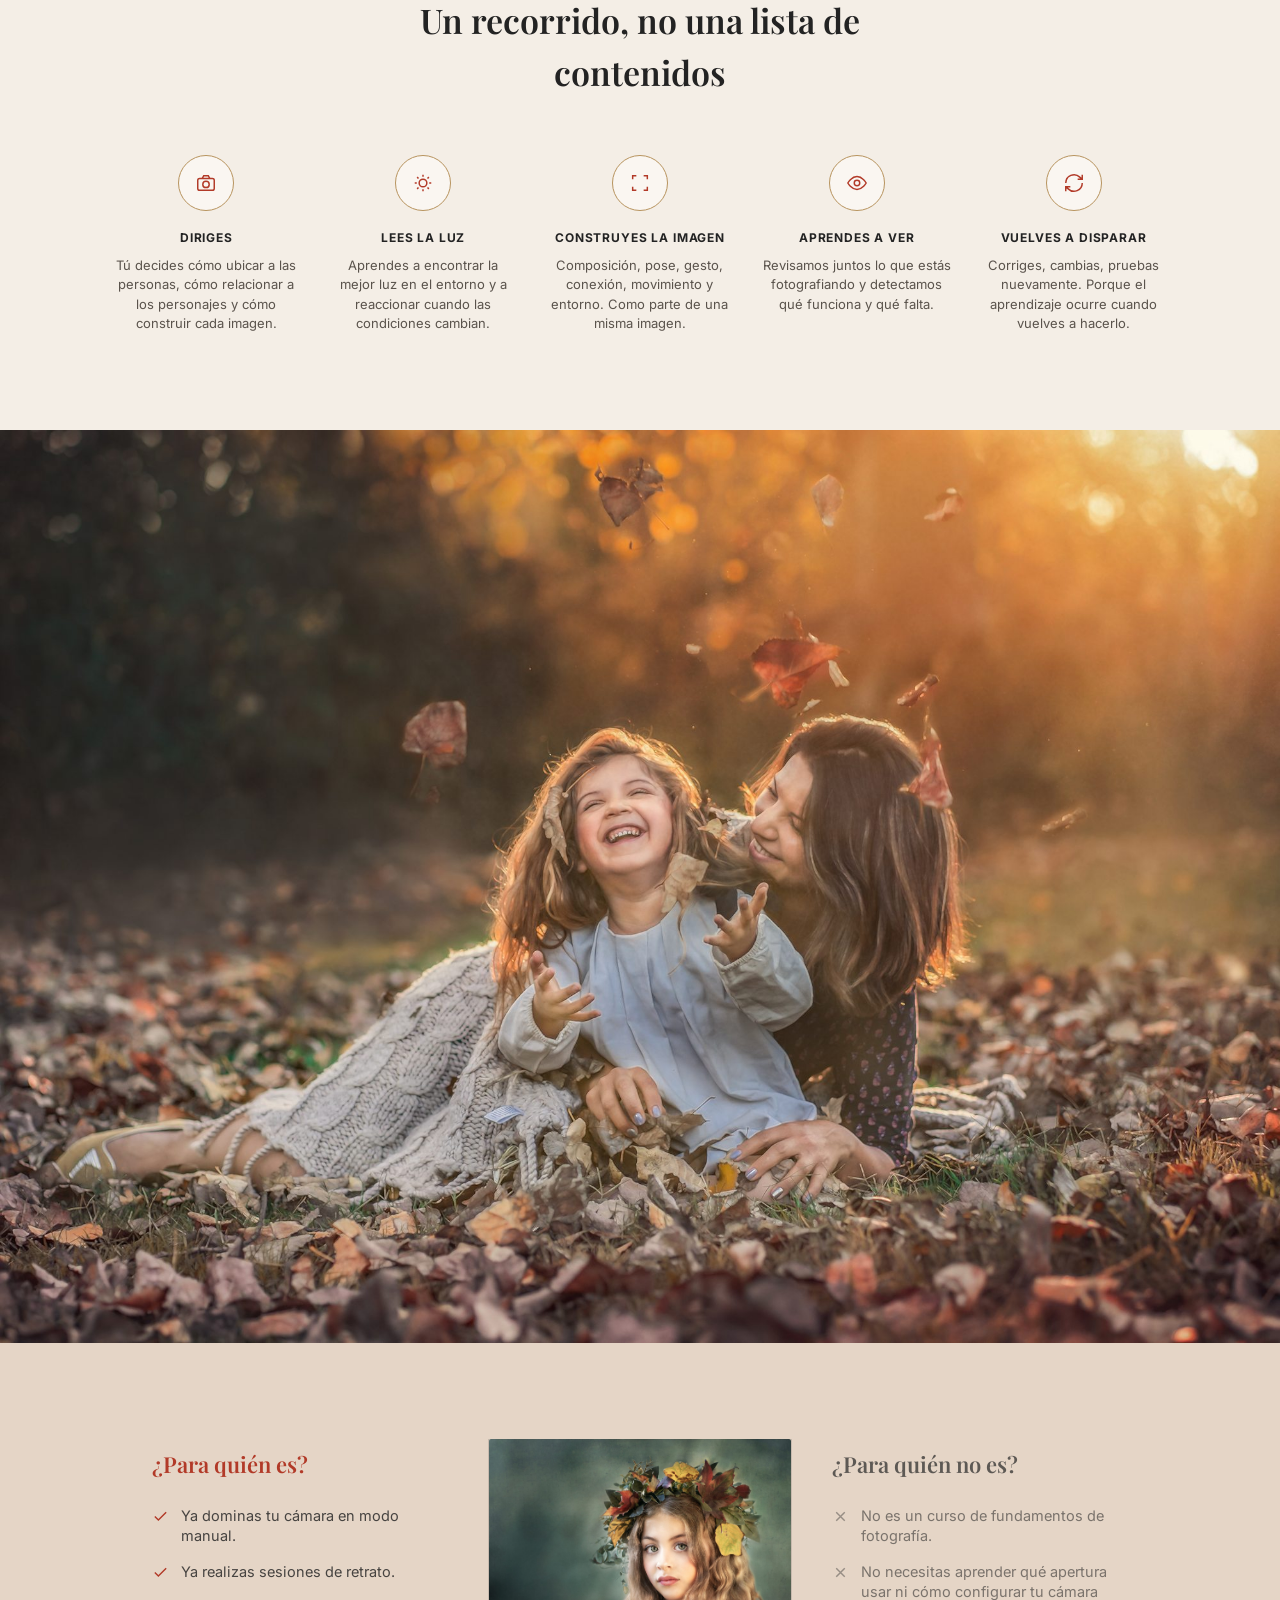
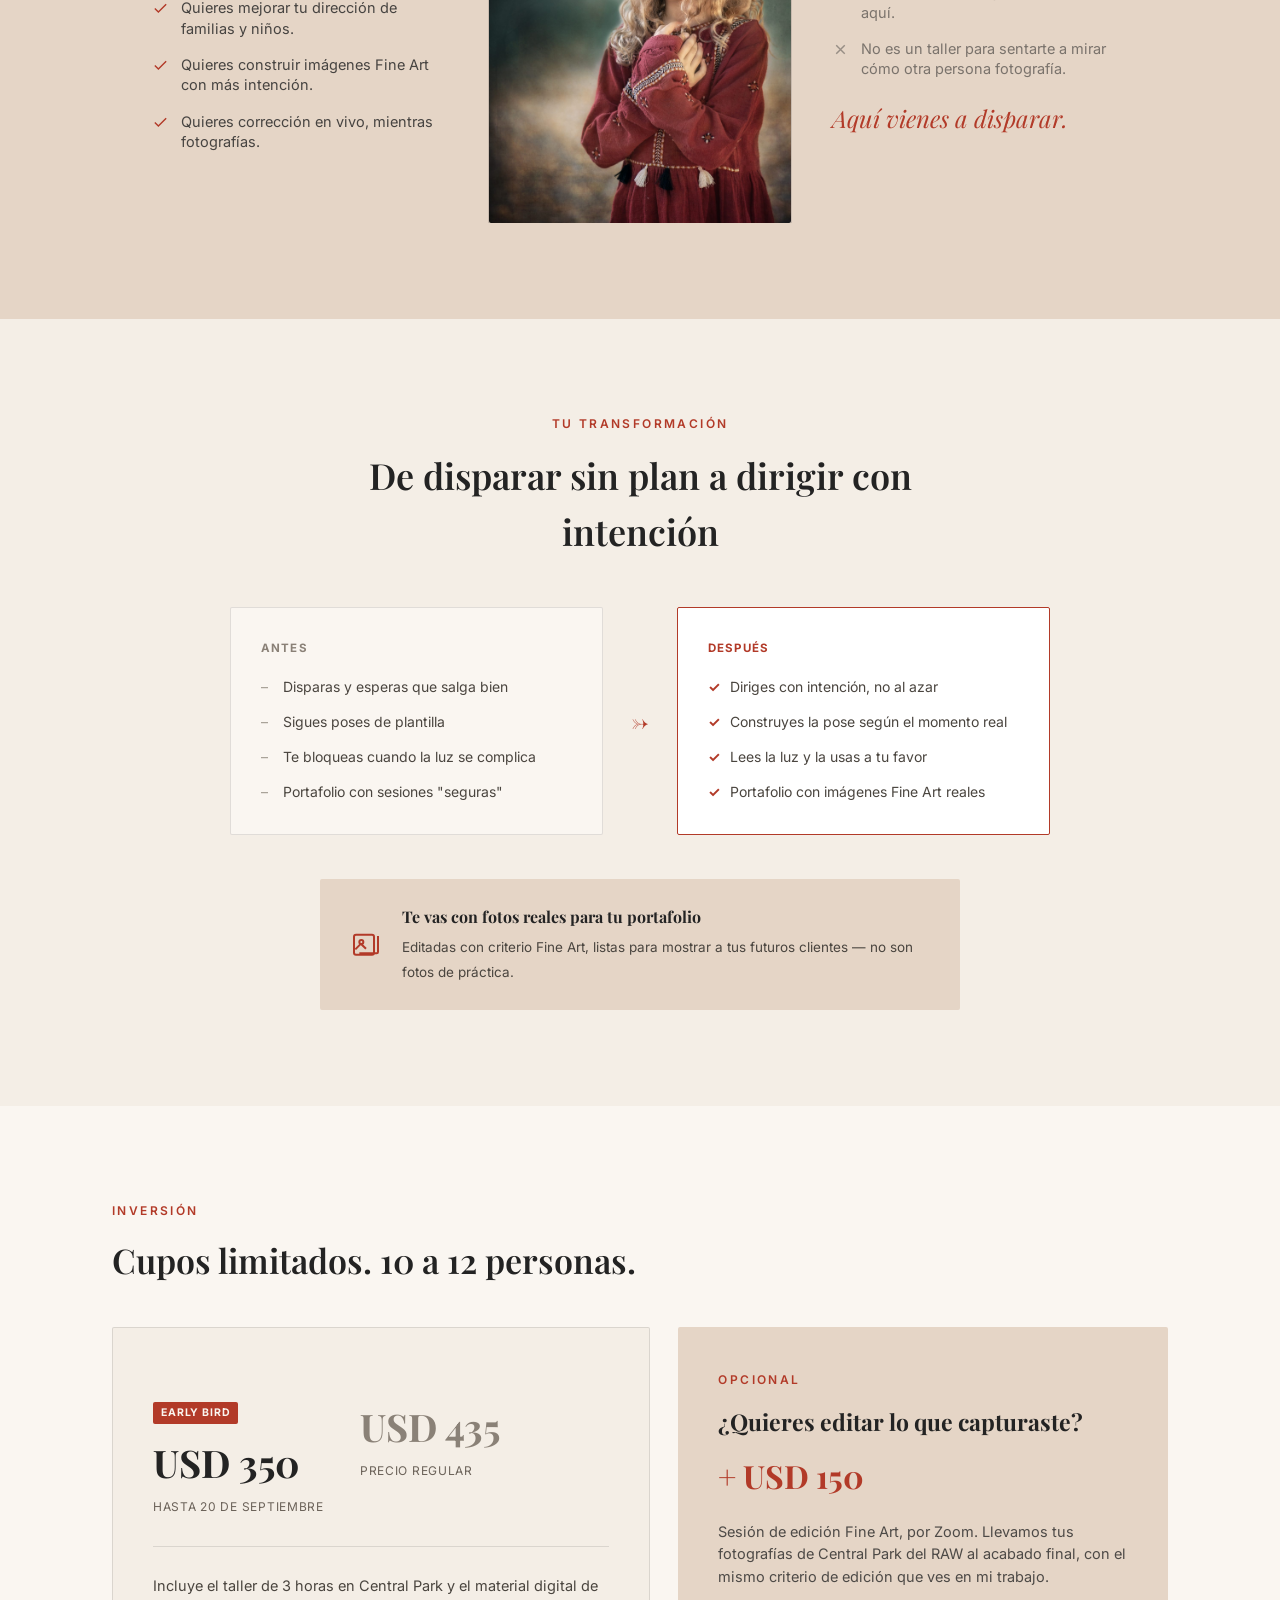
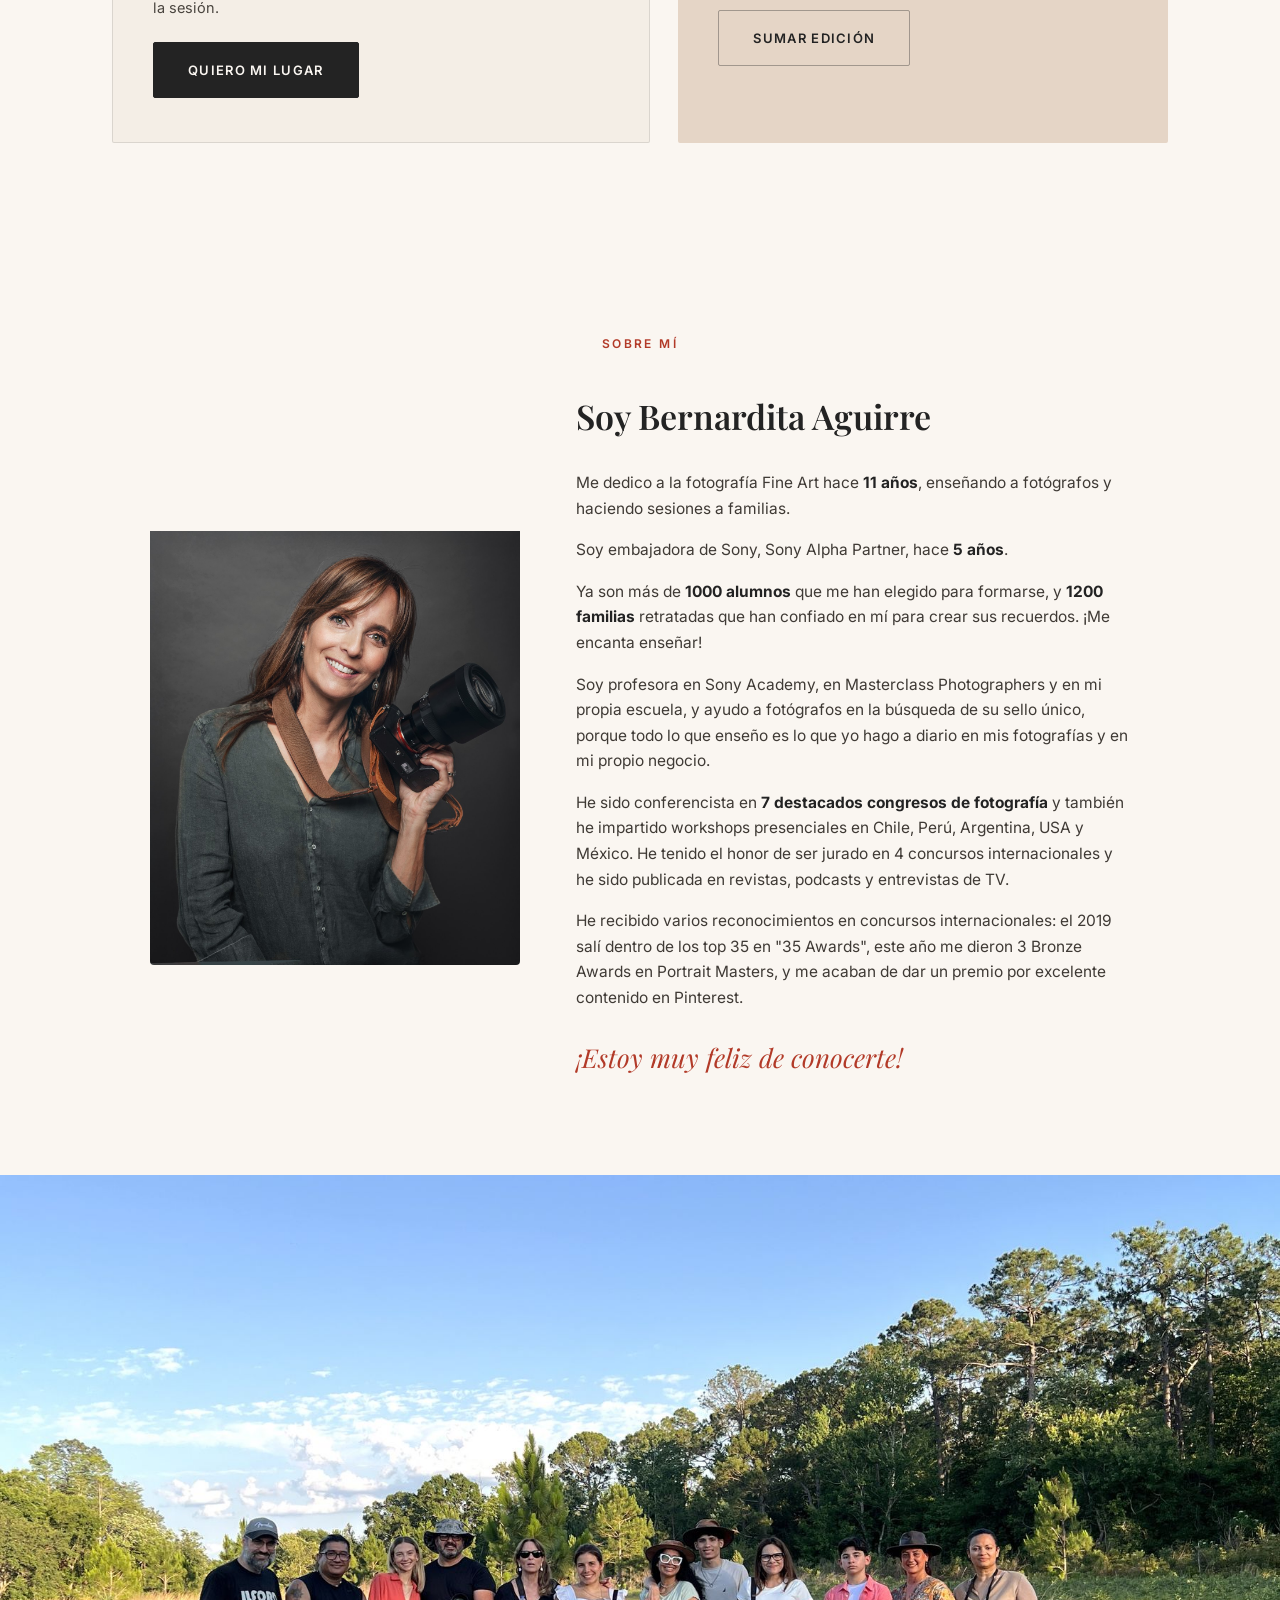
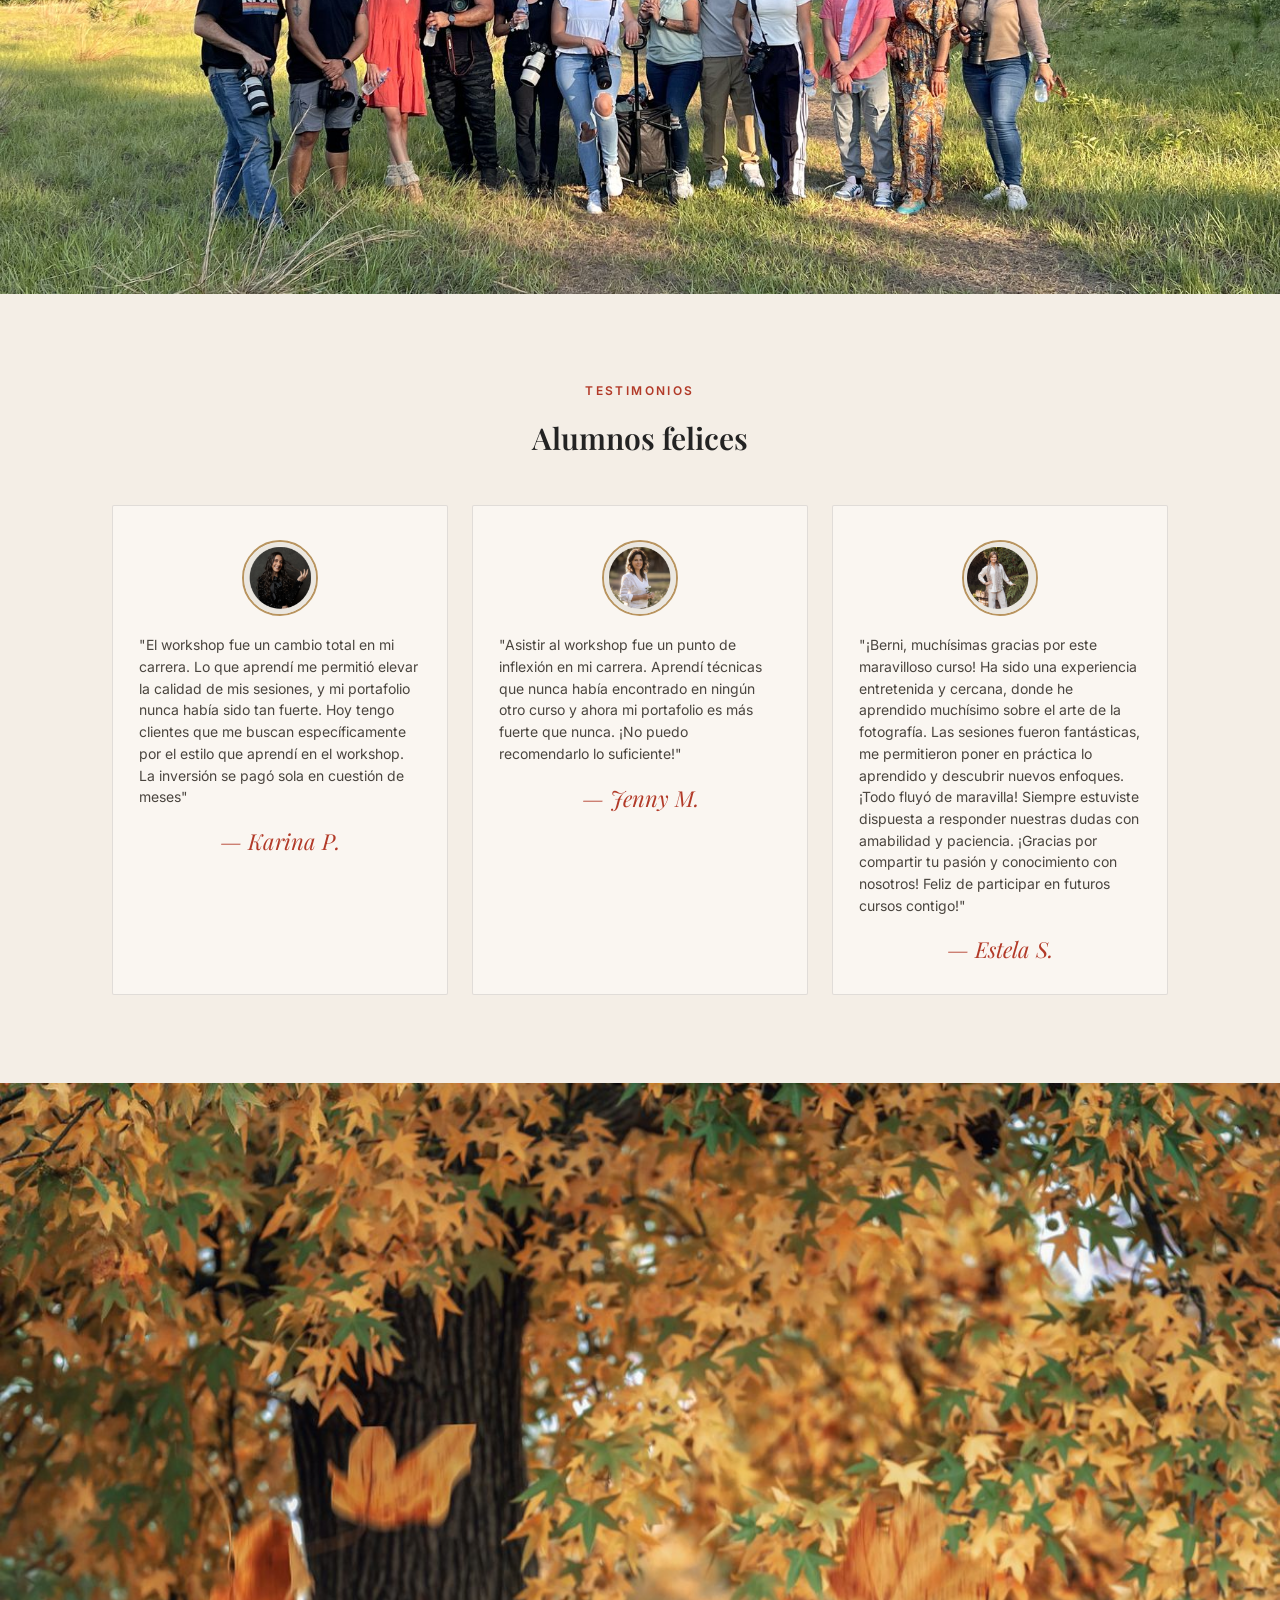
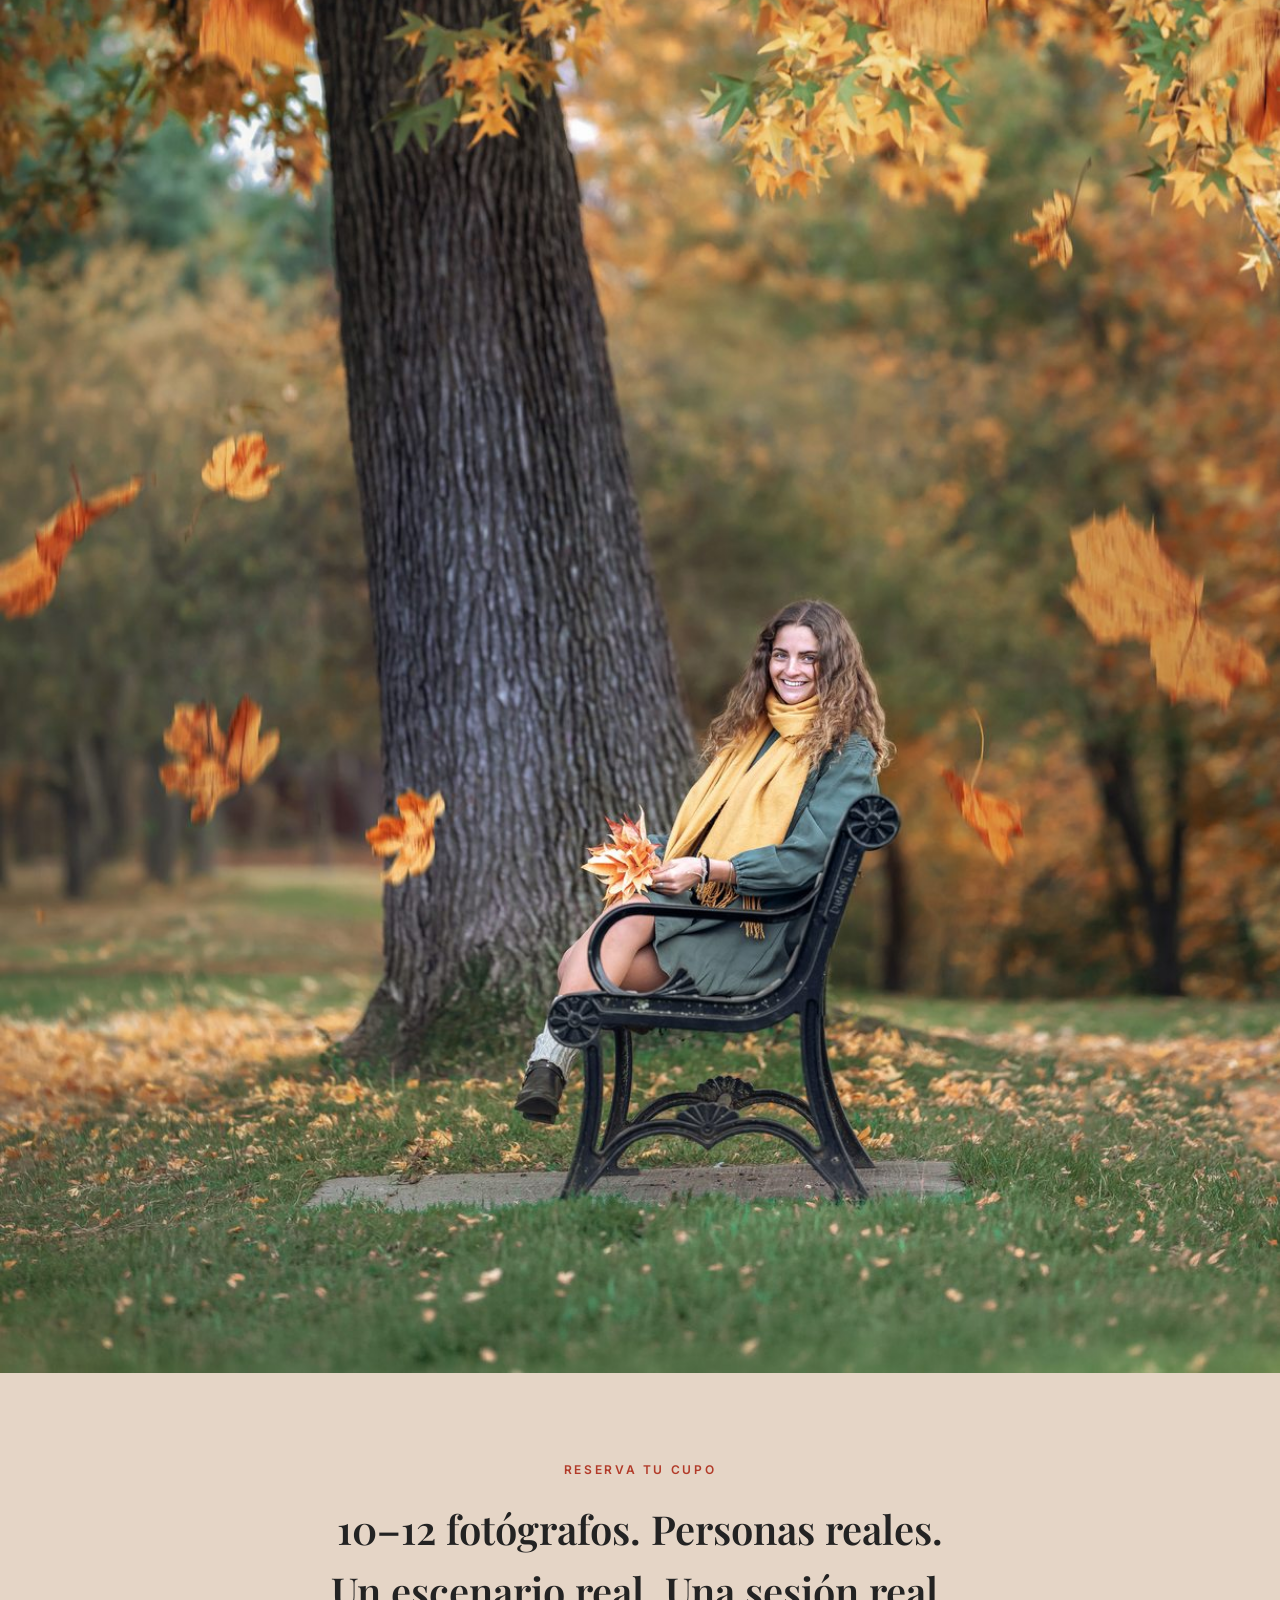
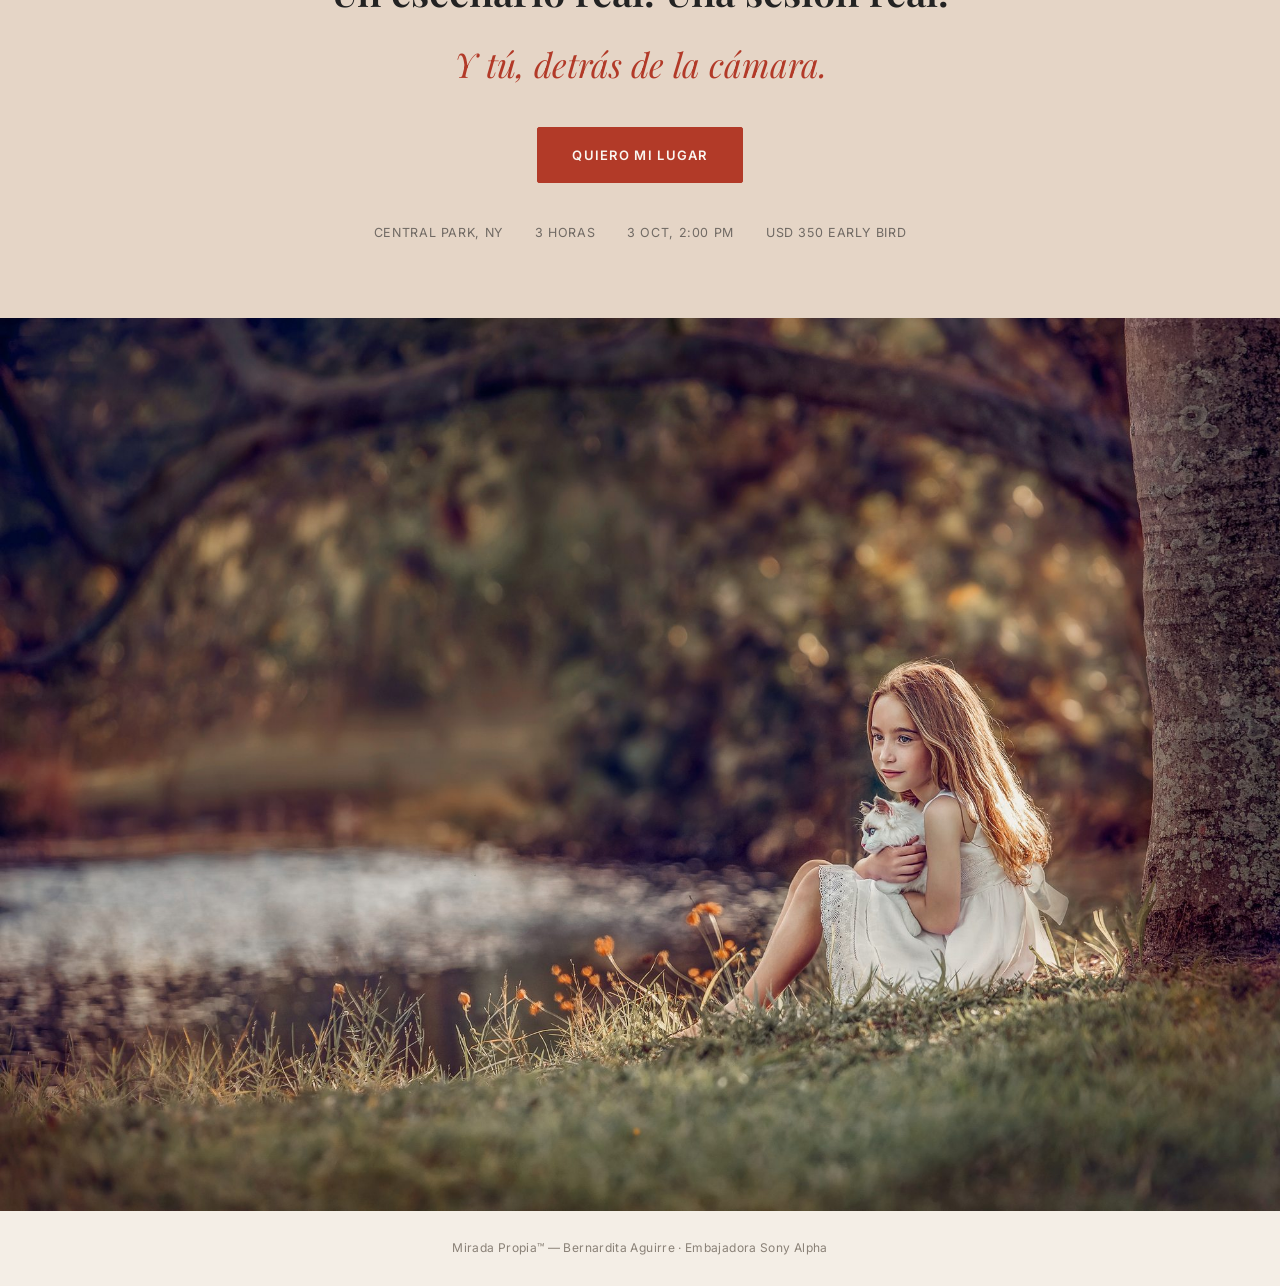
==== commit 19c11da0: "Agregar burbuja 'Habla con Bernardita' con foto arriba del botón de WhatsApp, en ambas páginas Co-Au" ====
--- a/index.html
+++ b/index.html
@@ -367,6 +367,11 @@
   Mirada Propia™ — Bernardita Aguirre · Embajadora Sony Alpha
 </footer>
 
+<a href="https://wa.me/56992388751?text=Hola%20Bernardita%2C%20tengo%20una%20consulta%20sobre%20el%20taller%20en%20Central%20Park" class="whatsapp-bubble" target="_blank" rel="noopener noreferrer">
+  <img src="images/bernardita-retrato.jpg" alt="Bernardita Aguirre" class="whatsapp-bubble-photo">
+  <span>Habla con Bernardita</span>
+</a>
+
 <a href="https://wa.me/56992388751?text=Hola%20Bernardita%2C%20tengo%20una%20consulta%20sobre%20el%20taller%20en%20Central%20Park" class="whatsapp-float" target="_blank" rel="noopener noreferrer" aria-label="Contactar por WhatsApp">
   <svg viewBox="0 0 32 32" aria-hidden="true"><path d="M16.02 3C9.4 3 4 8.4 4 15.02c0 2.35.66 4.55 1.8 6.43L4 29l7.72-1.76a12.9 12.9 0 0 0 4.3.74h.01c6.62 0 12.02-5.4 12.02-12.02C28.05 8.4 22.64 3 16.02 3zm0 21.9h-.01a10.1 10.1 0 0 1-5.14-1.41l-.37-.22-3.83.87.87-3.74-.24-.38a9.98 9.98 0 0 1-1.55-5.3C5.75 9.42 10.34 4.9 16.02 4.9c2.68 0 5.2 1.05 7.09 2.94a9.9 9.9 0 0 1 2.93 7.08c0 5.6-4.6 10.98-10.02 10.98zm5.5-7.65c-.3-.15-1.77-.87-2.04-.97-.27-.1-.47-.15-.67.15-.2.3-.77.97-.94 1.17-.17.2-.35.22-.65.07-.3-.15-1.25-.46-2.38-1.47-.88-.78-1.47-1.75-1.65-2.05-.17-.3-.02-.46.13-.6.13-.13.3-.35.45-.52.15-.17.2-.3.3-.5.1-.2.05-.37-.02-.52-.07-.15-.67-1.62-.92-2.22-.24-.58-.49-.5-.67-.51h-.57c-.2 0-.52.07-.79.37-.27.3-1.04 1.02-1.04 2.48 0 1.46 1.07 2.87 1.22 3.07.15.2 2.1 3.2 5.08 4.49.71.31 1.26.49 1.69.62.71.23 1.36.2 1.87.12.57-.08 1.77-.72 2.02-1.42.25-.7.25-1.3.17-1.42-.07-.13-.27-.2-.57-.35z"/></svg>
 </a>
--- a/styles.css
+++ b/styles.css
@@ -704,10 +704,14 @@
   gap:16px;
 }
 .page-header .brand{
+  display:flex;
+  align-items:center;
+  gap:10px;
   font-family:var(--serif);
   font-weight:600;
   font-size:17px;
 }
+.page-logo-mark{height:26px; width:auto; display:block;}
 .page-header .back{
   font-size:12.5px;
   letter-spacing:.05em;
@@ -912,6 +916,43 @@
 }
 .whatsapp-float:hover{transform:scale(1.06);}
 .whatsapp-float svg{width:28px; height:28px; fill:#fff;}
+
+.whatsapp-bubble{
+  position:fixed;
+  bottom:92px;
+  right:24px;
+  display:flex;
+  align-items:center;
+  gap:10px;
+  background:var(--cream);
+  border-radius:30px;
+  padding:8px 18px 8px 8px;
+  box-shadow:0 8px 20px rgba(35,35,35,.2);
+  z-index:200;
+  transition:transform .2s ease;
+  white-space:nowrap;
+}
+.whatsapp-bubble:hover{transform:translateY(-2px);}
+.whatsapp-bubble-photo{
+  width:38px;
+  height:38px;
+  border-radius:50%;
+  object-fit:cover;
+  flex:none;
+  border:2px solid #25D366;
+}
+.whatsapp-bubble span{
+  font-family:var(--sans);
+  font-size:13px;
+  font-weight:600;
+  color:var(--ink);
+}
+
+@media (max-width:860px){
+  .whatsapp-bubble span{font-size:12px;}
+  .whatsapp-bubble{padding:6px 16px 6px 6px; bottom:88px;}
+  .whatsapp-bubble-photo{width:34px; height:34px;}
+}
 
 @media (max-width:860px){
   .hero-band .ph{height:auto; min-height:440px; max-height:none;}
